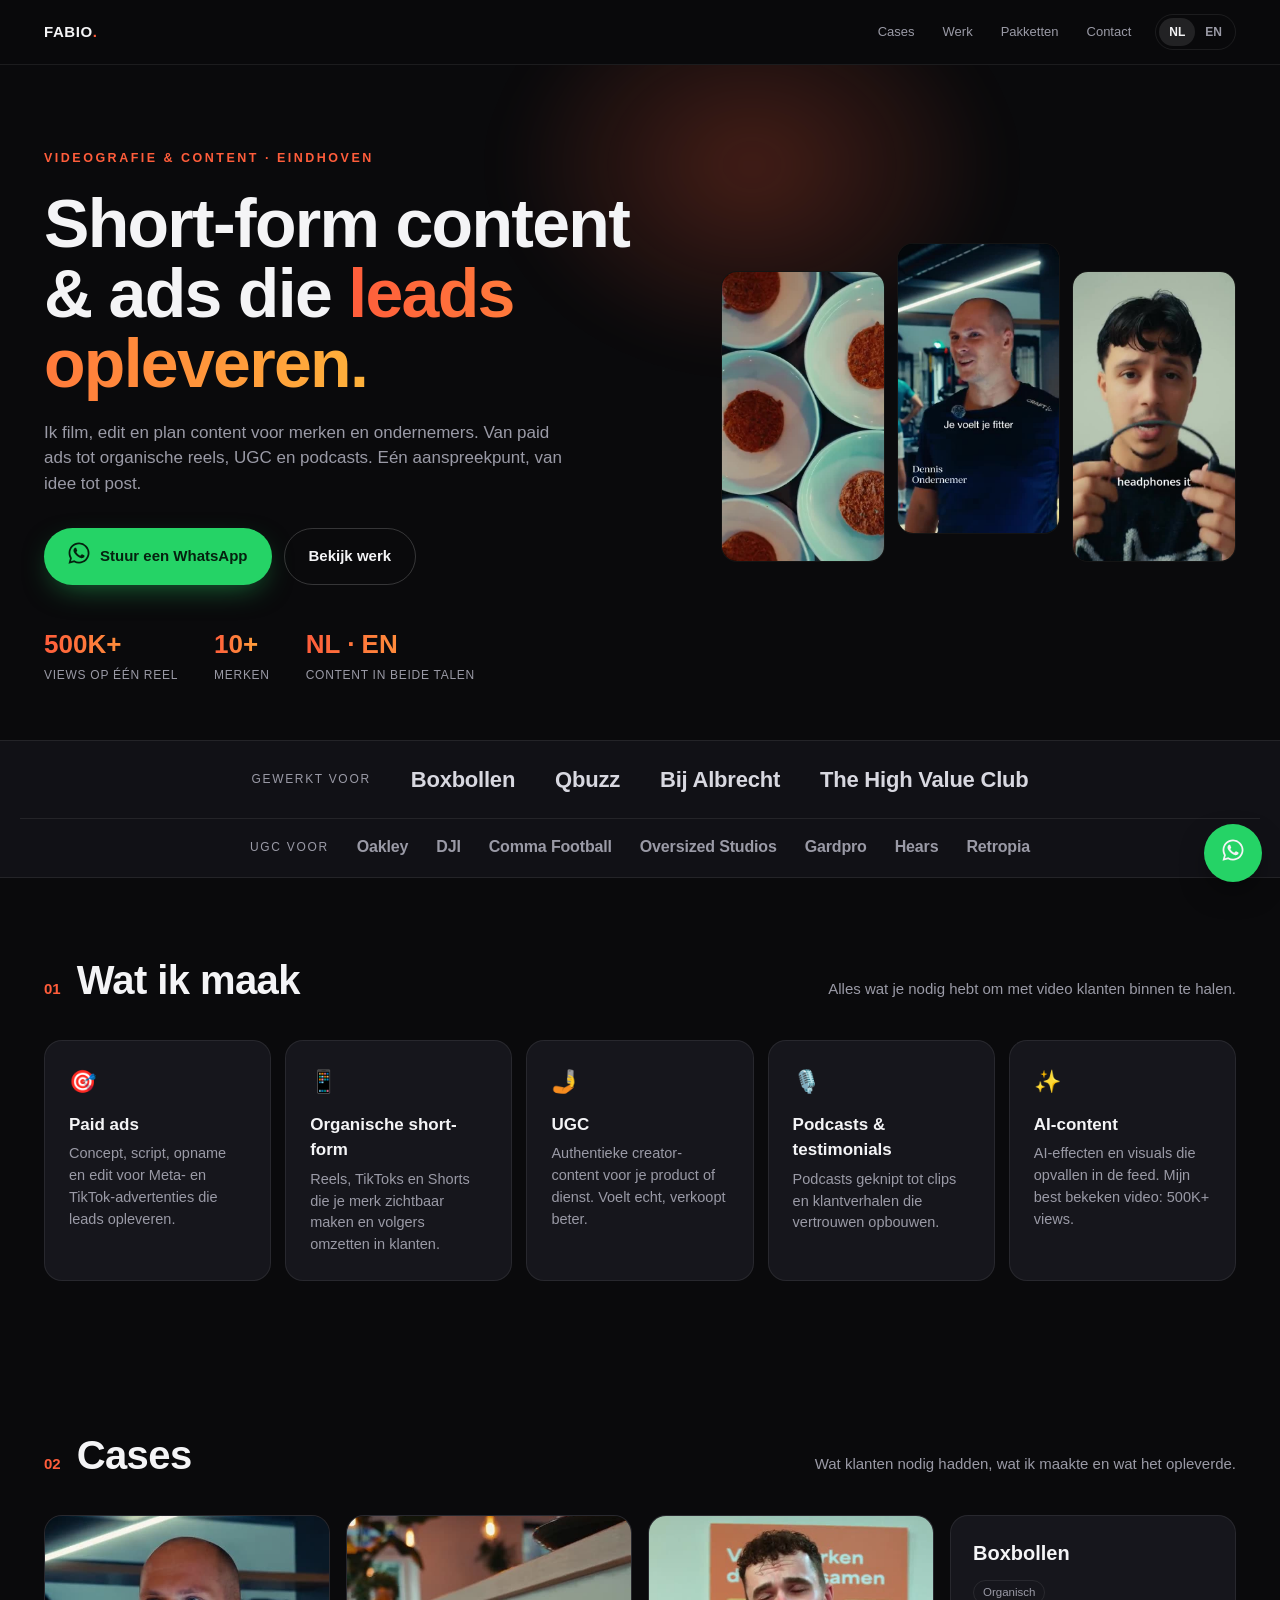
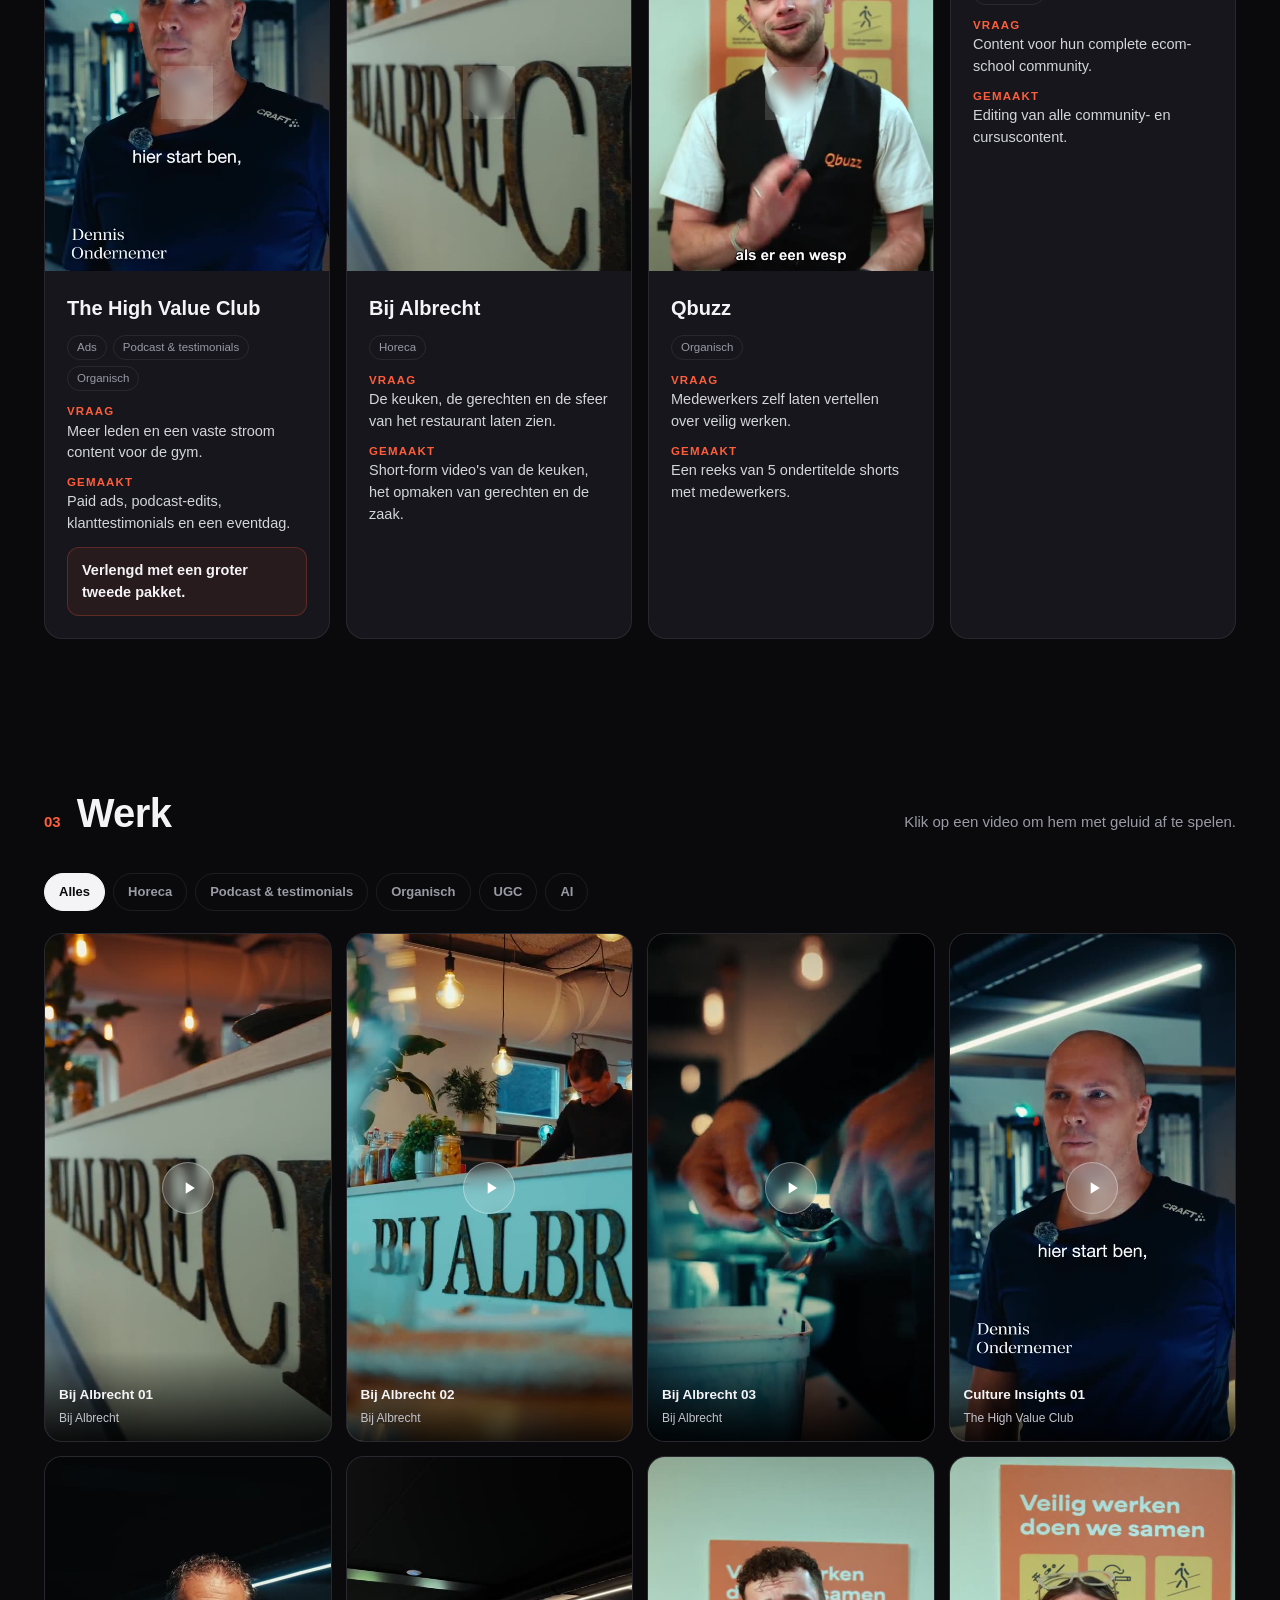
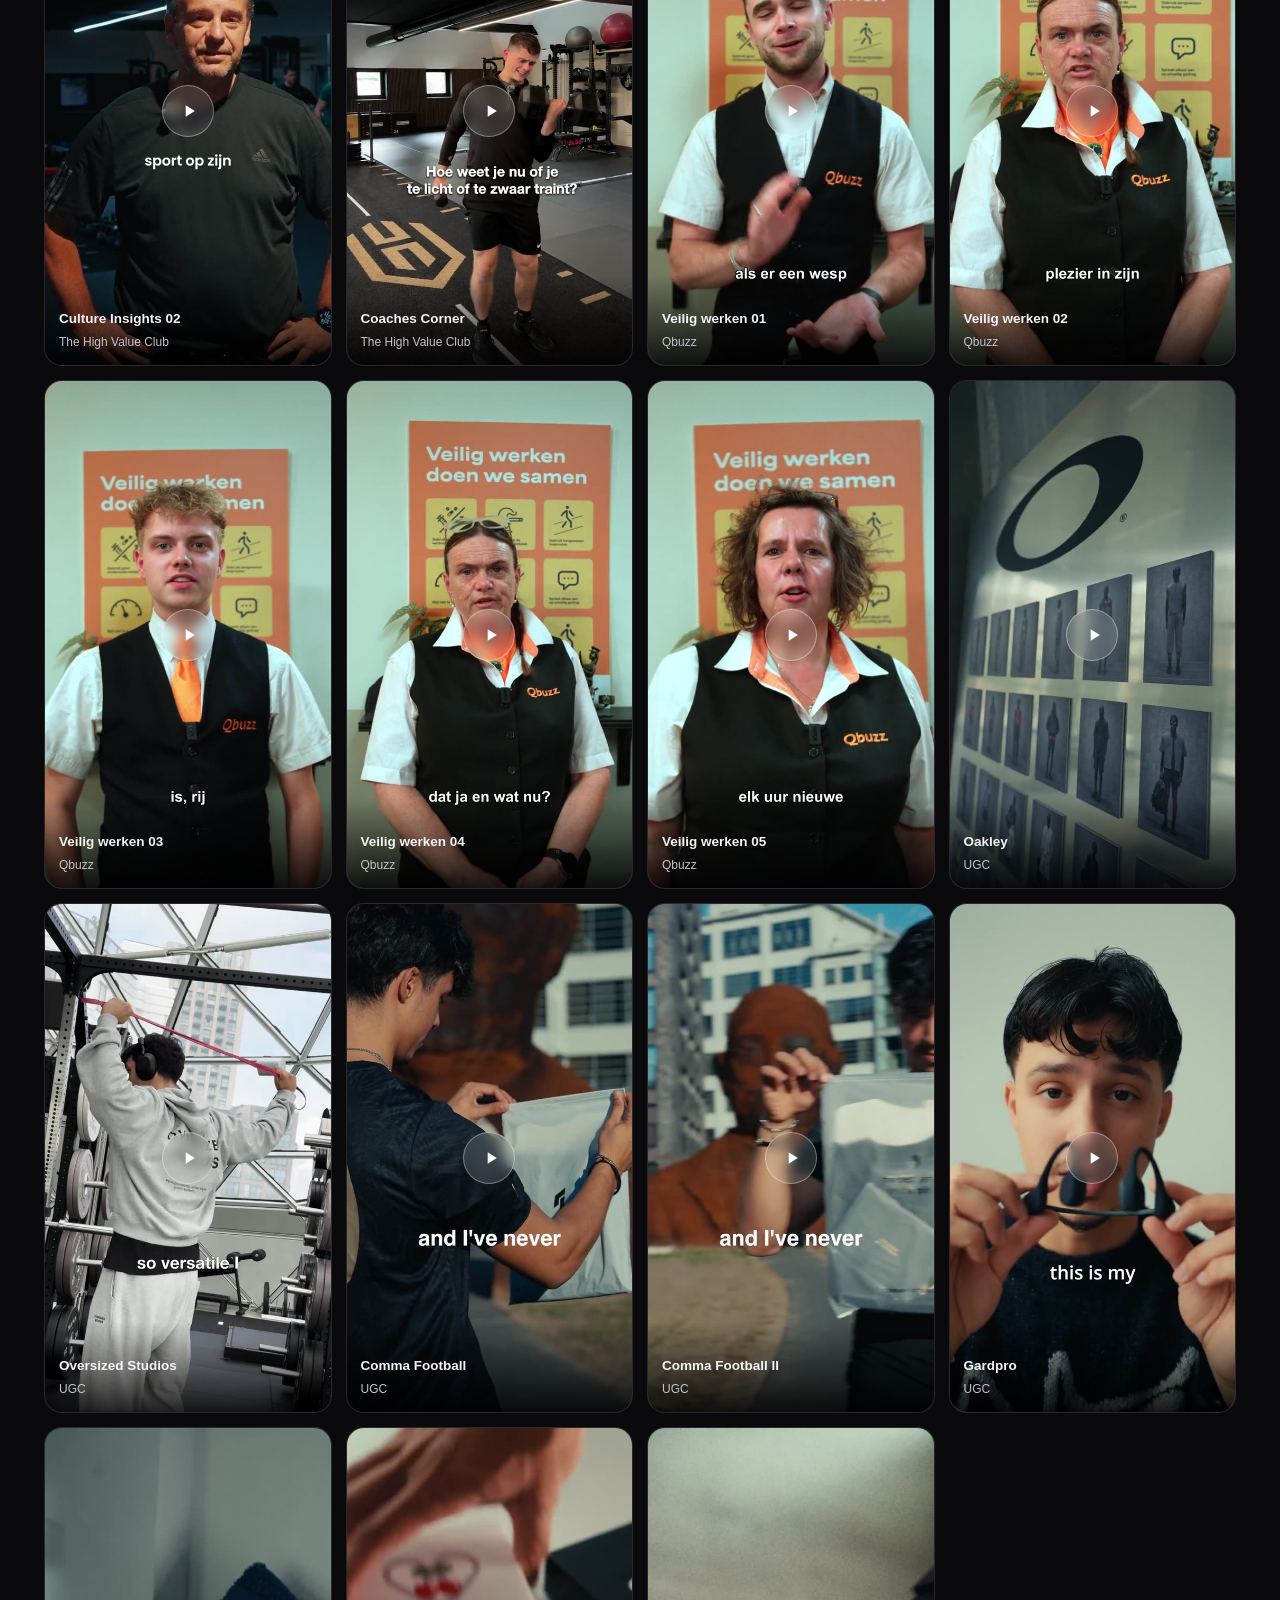
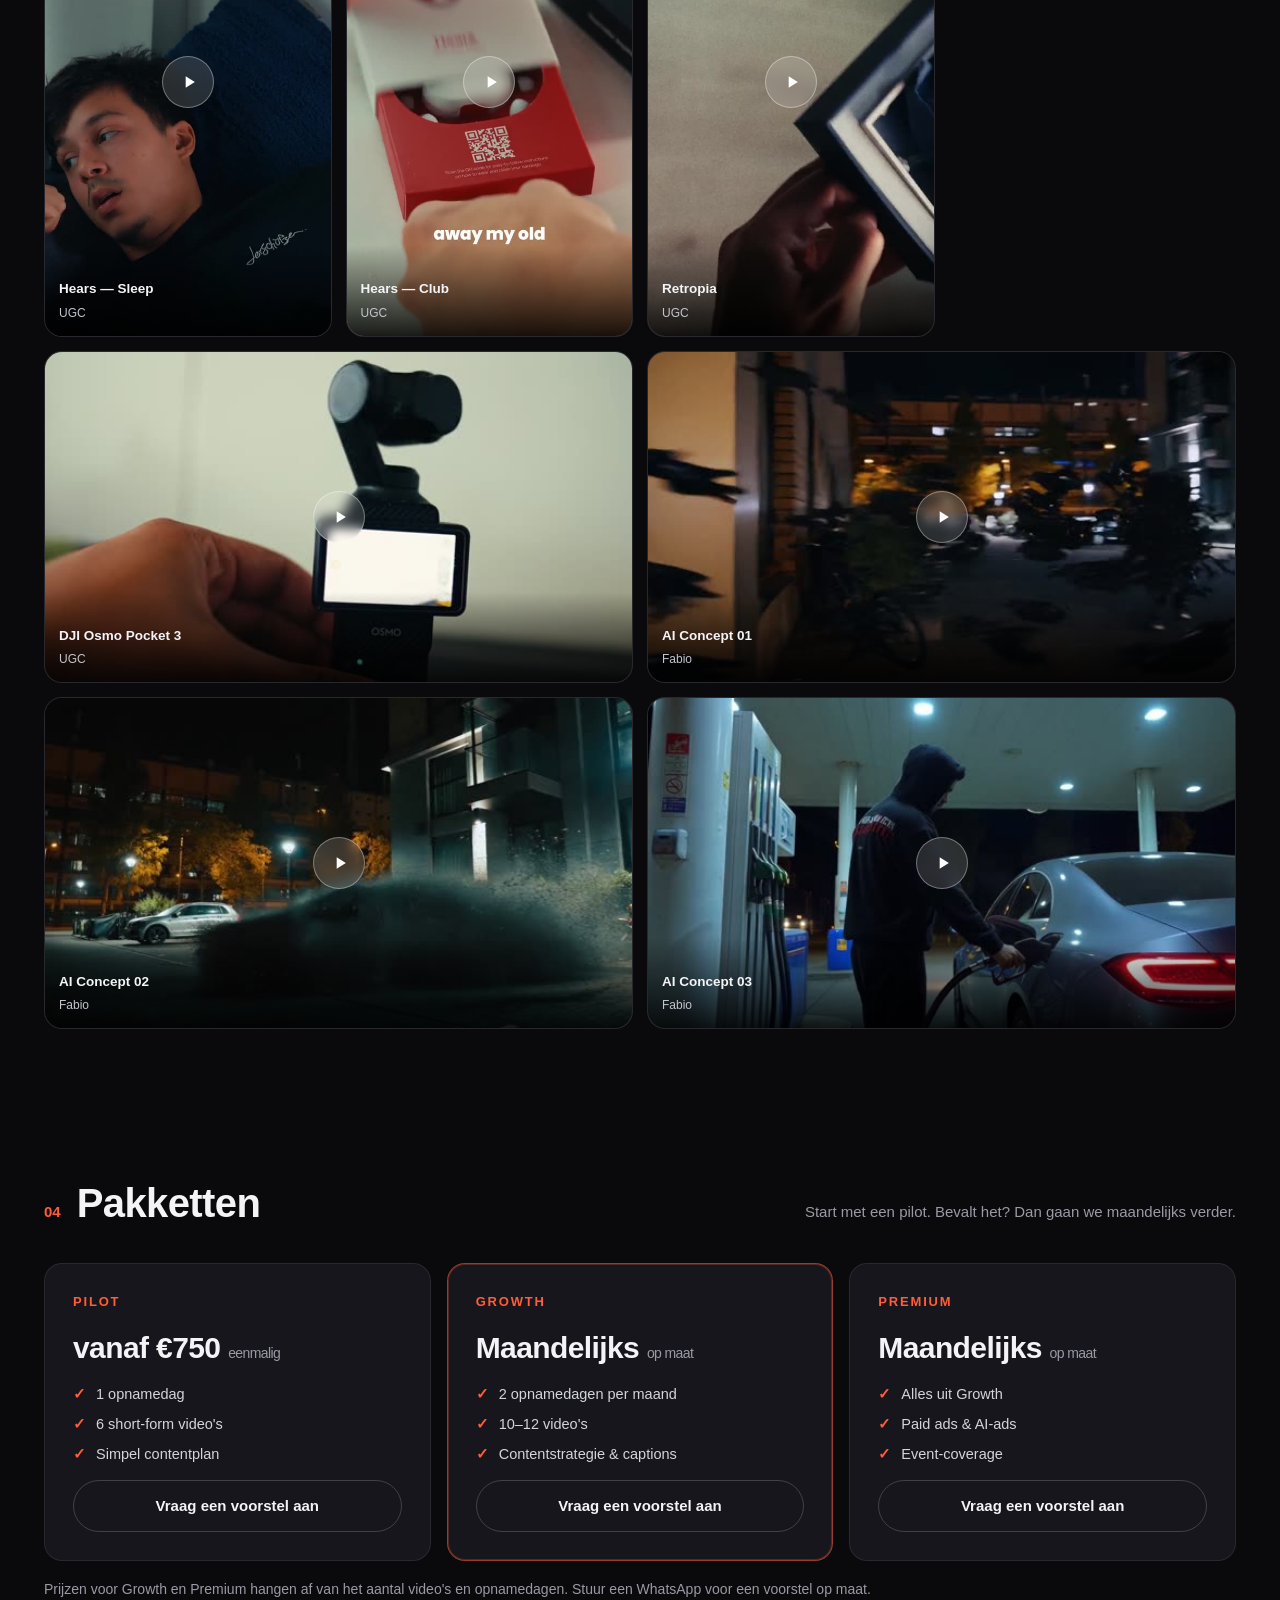
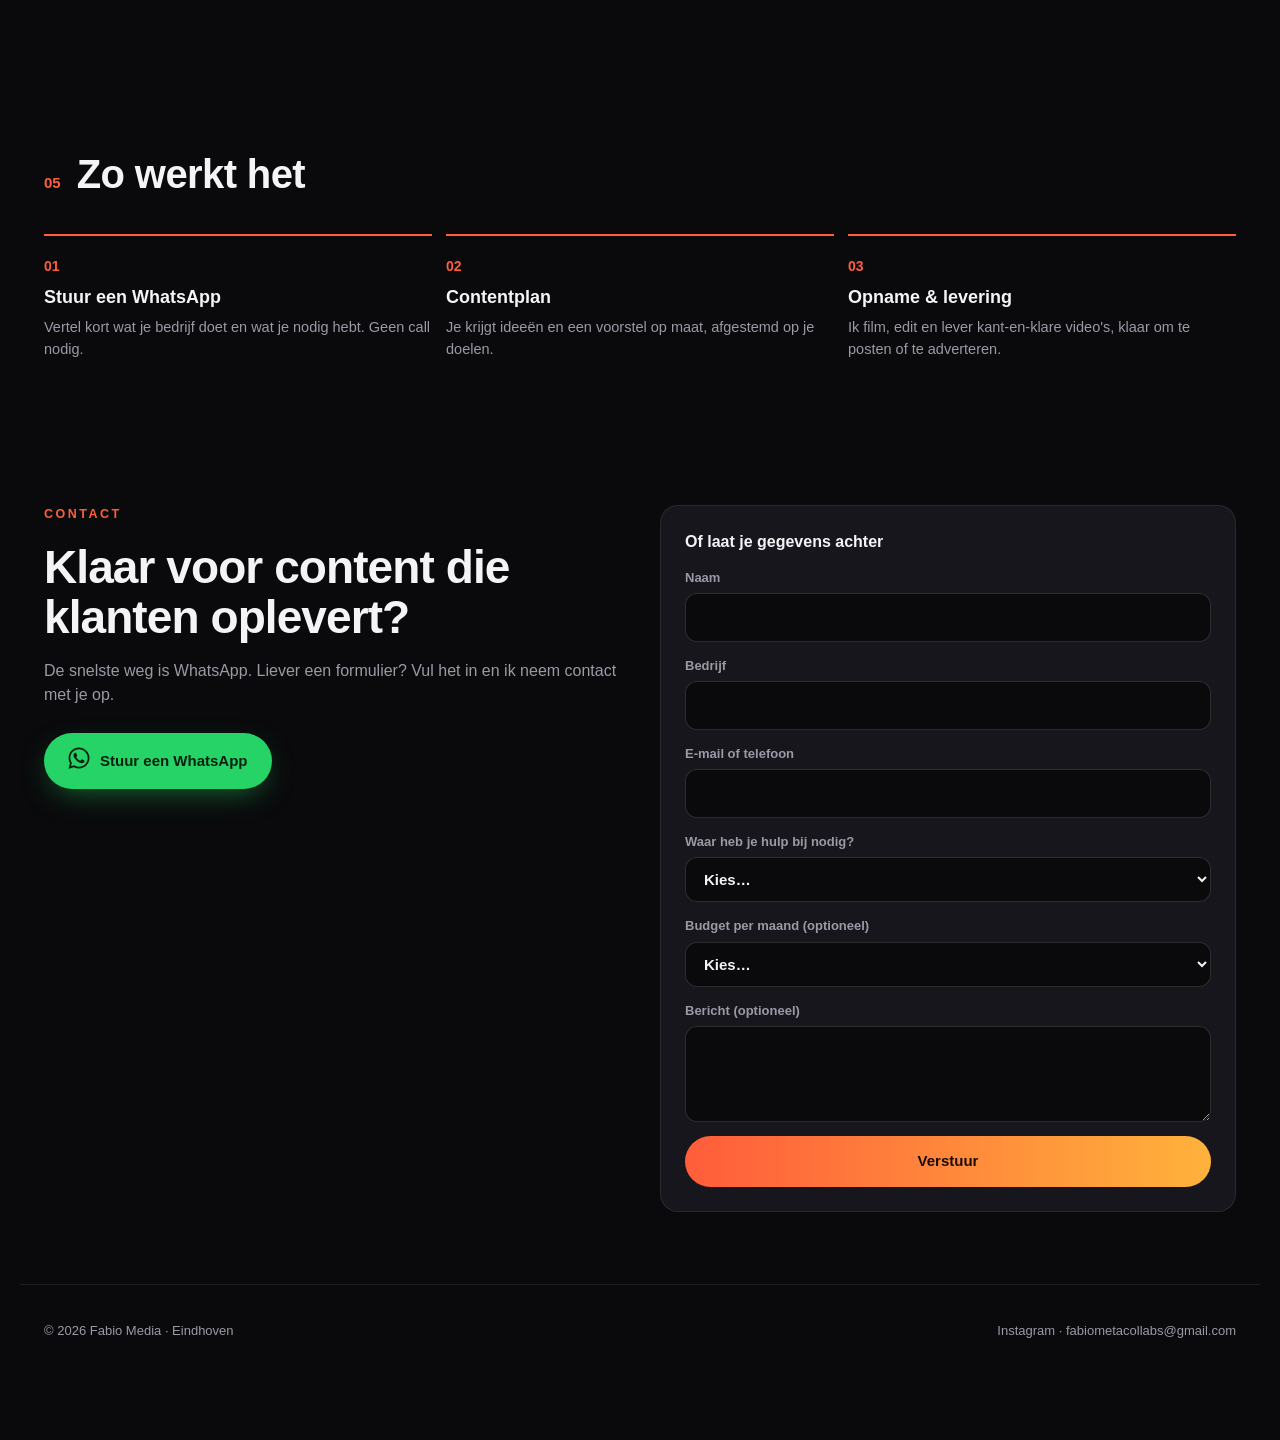
==== index.html @ d9b43dd2 "Show UGC brands under the client strip Co-Authored-By: Claude Opus 5.5 <noreply@anthropic.com> Claud" ====
<!DOCTYPE html>
<html lang="nl">
<head>
<meta charset="UTF-8" />
<meta name="viewport" content="width=device-width, initial-scale=1.0" />
<title>Fabio — Short-form content & ads die leads opleveren</title>
<meta name="description" content="Videograaf in Eindhoven. Paid ads, organische short-form, UGC, podcast- en testimonial-edits voor merken en ondernemers. Gewerkt voor Boxbollen, Qbuzz, The High Value Club en Bij Albrecht." />
<style>
  :root{
    --bg:#0a0a0c;
    --bg-soft:#111116;
    --card:#16161c;
    --text:#f4f4f6;
    --muted:#9a9aa6;
    --line:rgba(255,255,255,.08);
    --accent:#ff5d3b;
    --accent2:#ffb23b;
    --wa:#25d366;
    --radius:18px;
    --maxw:1240px;
  }
  *{box-sizing:border-box;margin:0;padding:0}
  html{scroll-behavior:smooth}
  body{
    background:var(--bg);
    color:var(--text);
    font-family:-apple-system,BlinkMacSystemFont,"Segoe UI",Inter,Roboto,Helvetica,Arial,sans-serif;
    -webkit-font-smoothing:antialiased;
    line-height:1.5;
    overflow-x:hidden;
  }
  a{color:inherit;text-decoration:none}
  button{font:inherit;color:inherit;background:none;border:0;cursor:pointer}

  /* ---------- BUTTONS ---------- */
  .btn{
    display:inline-flex;align-items:center;justify-content:center;gap:10px;
    padding:14px 24px;border-radius:999px;font-weight:700;font-size:15px;
    transition:transform .2s,box-shadow .2s,background .2s;white-space:nowrap;
  }
  .btn:hover{transform:translateY(-2px)}
  .btn-wa{background:var(--wa);color:#05210f;box-shadow:0 10px 30px -10px rgba(37,211,102,.55)}
  .btn-ghost{border:1px solid rgba(255,255,255,.18);color:var(--text)}
  .btn-ghost:hover{background:rgba(255,255,255,.06)}
  .btn svg{flex:none}

  /* ---------- NAV ---------- */
  .nav{
    position:sticky;top:0;z-index:50;
    backdrop-filter:saturate(160%) blur(14px);
    background:rgba(10,10,12,.72);
    border-bottom:1px solid var(--line);
  }
  .nav-inner{
    max-width:var(--maxw);margin:0 auto;padding:14px 24px;
    display:flex;align-items:center;justify-content:space-between;gap:20px;
  }
  .brand{font-weight:800;letter-spacing:.04em;font-size:15px}
  .brand span{color:var(--accent)}
  .nav-links{display:flex;gap:4px;align-items:center}
  .nav-links a{
    font-size:13px;color:var(--muted);padding:8px 12px;border-radius:999px;
    transition:.2s;white-space:nowrap;font-weight:500;
  }
  .nav-links a:hover{color:var(--text);background:rgba(255,255,255,.06)}
  .lang{
    display:flex;border:1px solid var(--line);border-radius:999px;padding:3px;margin-left:8px;
  }
  .lang button{font-size:12px;font-weight:700;padding:5px 10px;border-radius:999px;color:var(--muted)}
  .lang button.on{background:rgba(255,255,255,.1);color:var(--text)}
  @media (max-width:820px){ .nav-links a{display:none} .nav-inner{padding:12px 16px} }

  /* ---------- HERO ---------- */
  .hero{
    max-width:var(--maxw);margin:0 auto;padding:84px 24px 56px;
    display:grid;grid-template-columns:1.1fr .9fr;gap:48px;align-items:center;position:relative;
  }
  .eyebrow{
    color:var(--accent);font-size:12.5px;font-weight:700;letter-spacing:.2em;
    text-transform:uppercase;margin-bottom:20px;
  }
  .hero h1{
    font-size:clamp(36px,5.6vw,68px);line-height:1.03;font-weight:800;letter-spacing:-.025em;
  }
  .hero h1 em{
    font-style:normal;
    background:linear-gradient(90deg,var(--accent),var(--accent2));
    -webkit-background-clip:text;background-clip:text;color:transparent;
  }
  .hero p.lead{max-width:520px;margin-top:22px;color:var(--muted);font-size:17px}
  .hero .ctas{display:flex;gap:12px;margin-top:32px;flex-wrap:wrap}
  .stats{display:flex;gap:36px;margin-top:40px;flex-wrap:wrap}
  .stat .n{font-size:26px;font-weight:800;background:linear-gradient(90deg,var(--accent),var(--accent2));-webkit-background-clip:text;background-clip:text;color:transparent}
  .stat .l{font-size:12px;color:var(--muted);letter-spacing:.06em;text-transform:uppercase;margin-top:2px}

  .reel{display:grid;grid-template-columns:repeat(3,1fr);gap:12px;align-items:center}
  .reel video{
    width:100%;aspect-ratio:9/16;object-fit:cover;border-radius:16px;background:#000;
    border:1px solid var(--line);
  }
  .reel video:nth-child(2){transform:translateY(-28px)}
  .glow{position:absolute;inset:0;z-index:-1;overflow:hidden;pointer-events:none}
  .glow::before{
    content:"";position:absolute;top:-180px;left:30%;
    width:720px;height:560px;border-radius:50%;
    background:radial-gradient(closest-side,rgba(255,93,59,.24),transparent 70%);
    filter:blur(20px);
  }
  @media (max-width:900px){
    .hero{grid-template-columns:1fr;padding:56px 16px 40px;gap:36px}
    .reel video:nth-child(2){transform:none}
  }

  /* ---------- CLIENT STRIP ---------- */
  .clients{border-top:1px solid var(--line);border-bottom:1px solid var(--line);background:var(--bg-soft)}
  .clients-inner{
    max-width:var(--maxw);margin:0 auto;padding:22px 24px;
    display:flex;align-items:center;gap:20px 40px;flex-wrap:wrap;justify-content:center;
  }
  .clients .label{font-size:12px;color:var(--muted);letter-spacing:.14em;text-transform:uppercase}
  .clients .name{font-size:clamp(16px,2.2vw,22px);font-weight:800;letter-spacing:-.01em;color:#d8d8e0}
  .clients .ugc-row{border-top:1px solid var(--line);padding-top:16px;padding-bottom:18px;gap:12px 28px}
  .clients .ugc-row .name{font-size:clamp(13px,1.5vw,16px);font-weight:700;color:var(--muted)}

  /* ---------- SECTIONS ---------- */
  .section{max-width:var(--maxw);margin:0 auto;padding:72px 24px}
  @media (max-width:820px){ .section{padding:52px 16px} .clients-inner{padding:18px 16px} }
  .sec-head{display:flex;align-items:baseline;gap:16px;margin-bottom:30px;flex-wrap:wrap}
  .sec-head h2{font-size:clamp(26px,4vw,40px);font-weight:800;letter-spacing:-.015em}
  .sec-head .idx{color:var(--accent);font-weight:700;font-size:15px;font-variant-numeric:tabular-nums}
  .sec-head .desc{color:var(--muted);font-size:15px;margin-left:auto;max-width:440px;text-align:right}
  @media (max-width:820px){ .sec-head .desc{margin-left:0;text-align:left} }

  /* services */
  .services{display:grid;gap:14px;grid-template-columns:repeat(auto-fit,minmax(220px,1fr))}
  .service{background:var(--card);border:1px solid var(--line);border-radius:var(--radius);padding:24px}
  .service .ic{font-size:22px;margin-bottom:14px}
  .service h3{font-size:17px;font-weight:700;margin-bottom:6px}
  .service p{color:var(--muted);font-size:14.5px}

  /* case studies */
  .cases{display:grid;gap:16px;grid-template-columns:repeat(auto-fit,minmax(250px,1fr))}
  .case{
    background:var(--card);border:1px solid var(--line);border-radius:var(--radius);
    overflow:hidden;display:flex;flex-direction:column;
  }
  .case .media{position:relative;background:#000;cursor:pointer}
  .case .media video{display:block;width:100%;aspect-ratio:4/5;object-fit:cover}
  .case .body{padding:22px;display:flex;flex-direction:column;gap:12px;flex:1}
  .case .client{font-size:20px;font-weight:800}
  .case .tags{display:flex;gap:6px;flex-wrap:wrap}
  .case .tags span{font-size:11.5px;color:var(--muted);border:1px solid var(--line);padding:3px 9px;border-radius:999px}
  .case dl{display:grid;gap:10px}
  .case dt{font-size:11.5px;color:var(--accent);font-weight:700;letter-spacing:.1em;text-transform:uppercase}
  .case dd{font-size:14.5px;color:#d4d4dc}
  .case .result{
    margin-top:auto;padding:12px 14px;border-radius:12px;
    background:rgba(255,93,59,.08);border:1px solid rgba(255,93,59,.25);font-weight:600;font-size:14.5px;
  }

  /* work grid */
  .filters{display:flex;gap:8px;flex-wrap:wrap;margin-bottom:22px}
  .filters button{
    font-size:13px;font-weight:600;padding:8px 14px;border-radius:999px;
    border:1px solid var(--line);color:var(--muted);transition:.2s;
  }
  .filters button:hover{color:var(--text)}
  .filters button.on{background:var(--text);color:var(--bg);border-color:var(--text)}
  .grid{display:grid;gap:14px;grid-template-columns:repeat(auto-fill,minmax(230px,1fr));grid-auto-flow:dense}
  .grid .card.wide{grid-column:span 2}
  @media (max-width:540px){ .grid{grid-template-columns:1fr 1fr;gap:10px} .grid .card.wide{grid-column:span 2} }
  .card{
    position:relative;background:var(--card);border:1px solid var(--line);
    border-radius:var(--radius);overflow:hidden;cursor:pointer;
    transition:transform .25s ease,border-color .25s ease,box-shadow .25s ease;
  }
  .card:hover{transform:translateY(-4px);border-color:rgba(255,93,59,.45);box-shadow:0 18px 40px -18px rgba(0,0,0,.8)}
  .card video{display:block;width:100%;height:100%;background:#000;aspect-ratio:9/16;object-fit:cover}
  .card.wide video{aspect-ratio:16/9}
  .card.hide{display:none}
  .meta{
    position:absolute;left:0;right:0;bottom:0;padding:34px 14px 12px;
    background:linear-gradient(180deg,transparent,rgba(0,0,0,.85));pointer-events:none;
    transition:opacity .25s;
  }
  .meta .title{font-size:13.5px;font-weight:700;display:block}
  .meta .sub{font-size:12px;color:#c4c4cc}
  .play{
    position:absolute;inset:0;display:flex;align-items:center;justify-content:center;
    transition:opacity .25s;pointer-events:none;
  }
  .play .pbtn{
    width:52px;height:52px;border-radius:50%;
    background:rgba(255,255,255,.14);backdrop-filter:blur(6px);
    border:1px solid rgba(255,255,255,.35);
    display:flex;align-items:center;justify-content:center;
  }
  .play .pbtn svg{margin-left:3px}
  .playing .play,.playing .meta{opacity:0}

  /* packages */
  .packages{display:grid;gap:16px;grid-template-columns:repeat(auto-fit,minmax(260px,1fr))}
  .pkg{background:var(--card);border:1px solid var(--line);border-radius:var(--radius);padding:28px;display:flex;flex-direction:column;gap:14px}
  .pkg.hot{border-color:rgba(255,93,59,.55);box-shadow:0 0 0 1px rgba(255,93,59,.25) inset}
  .pkg .name{font-size:13px;font-weight:700;letter-spacing:.14em;text-transform:uppercase;color:var(--accent)}
  .pkg .price{font-size:30px;font-weight:800;letter-spacing:-.02em}
  .pkg .price small{font-size:14px;color:var(--muted);font-weight:500}
  .pkg ul{list-style:none;display:grid;gap:8px;font-size:14.5px;color:#d4d4dc}
  .pkg li::before{content:"✓";color:var(--accent);font-weight:800;margin-right:10px}
  .pkg .btn{margin-top:auto}
  .note{color:var(--muted);font-size:14px;margin-top:18px}

  /* process */
  .steps{display:grid;gap:14px;grid-template-columns:repeat(auto-fit,minmax(240px,1fr));counter-reset:s}
  .step{border-top:2px solid var(--accent);padding-top:18px}
  .step::before{counter-increment:s;content:"0" counter(s);font-weight:800;color:var(--accent);font-size:14px}
  .step h3{font-size:18px;margin:6px 0}
  .step p{color:var(--muted);font-size:14.5px}

  /* contact */
  .contact{display:grid;grid-template-columns:1fr 1fr;gap:40px;align-items:start}
  @media (max-width:900px){ .contact{grid-template-columns:1fr} }
  .contact h2{font-size:clamp(28px,4.4vw,46px);font-weight:800;letter-spacing:-.02em;line-height:1.08}
  .contact p{color:var(--muted);margin:16px 0 26px;font-size:16px}
  form{background:var(--card);border:1px solid var(--line);border-radius:var(--radius);padding:24px;display:grid;gap:14px}
  form .ttl{font-weight:700}
  label{display:grid;gap:6px;font-size:13px;color:var(--muted);font-weight:600}
  input,select,textarea{
    font:inherit;font-size:15px;color:var(--text);background:var(--bg);
    border:1px solid rgba(255,255,255,.14);border-radius:12px;padding:12px 14px;width:100%;
  }
  input:focus,select:focus,textarea:focus{outline:2px solid var(--accent);outline-offset:1px;border-color:transparent}
  textarea{min-height:96px;resize:vertical}
  .hp{position:absolute;left:-9999px}
  .submit{background:linear-gradient(90deg,var(--accent),var(--accent2));color:#1a0d06}
  .thanks{display:none;background:rgba(37,211,102,.1);border:1px solid rgba(37,211,102,.4);border-radius:12px;padding:12px 14px;font-weight:600}
  .thanks.show{display:block}

  /* floating whatsapp */
  .wa-float{
    position:fixed;right:18px;bottom:18px;z-index:60;width:58px;height:58px;border-radius:50%;
    background:var(--wa);display:flex;align-items:center;justify-content:center;
    box-shadow:0 12px 30px -8px rgba(0,0,0,.6);transition:transform .2s;
  }
  .wa-float:hover{transform:scale(1.06)}

  footer{
    max-width:var(--maxw);margin:0 auto;padding:36px 24px 100px;
    border-top:1px solid var(--line);color:var(--muted);font-size:13px;
    display:flex;gap:16px;justify-content:space-between;flex-wrap:wrap;
  }
  footer a:hover{color:var(--text)}
</style>
</head>
<body>

  <nav class="nav">
    <div class="nav-inner">
      <a class="brand" href="#">FABIO<span>.</span></a>
      <div class="nav-links">
        <a href="#cases" data-i18n="nav.cases"></a>
        <a href="#work" data-i18n="nav.work"></a>
        <a href="#packages" data-i18n="nav.packages"></a>
        <a href="#contact" data-i18n="nav.contact"></a>
        <div class="lang" role="group" aria-label="Language">
          <button type="button" data-lang="nl">NL</button>
          <button type="button" data-lang="en">EN</button>
        </div>
      </div>
    </div>
  </nav>

  <header class="hero">
    <div class="glow"></div>
    <div>
      <div class="eyebrow" data-i18n="hero.eyebrow"></div>
      <h1 data-i18n-html="hero.title"></h1>
      <p class="lead" data-i18n="hero.lead"></p>
      <div class="ctas">
        <a class="btn btn-wa js-wa" target="_blank" rel="noopener"><span class="wa-ic"></span><span data-i18n="cta.wa"></span></a>
        <a class="btn btn-ghost" href="#work" data-i18n="cta.work"></a>
      </div>
      <div class="stats">
        <div class="stat"><div class="n">500K+</div><div class="l" data-i18n="stat.views"></div></div>
        <div class="stat"><div class="n">10+</div><div class="l" data-i18n="stat.brands"></div></div>
        <div class="stat"><div class="n">NL · EN</div><div class="l" data-i18n="stat.lang"></div></div>
      </div>
    </div>
    <div class="reel" id="reel" aria-hidden="true"></div>
  </header>

  <div class="clients">
    <div class="clients-inner">
      <span class="label" data-i18n="clients.label"></span>
      <span class="name">Boxbollen</span>
      <span class="name">Qbuzz</span>
      <span class="name">Bij Albrecht</span>
      <span class="name">The High Value Club</span>
    </div>
    <div class="clients-inner ugc-row">
      <span class="label" data-i18n="clients.ugc"></span>
      <span class="name">Oakley</span>
      <span class="name">DJI</span>
      <span class="name">Comma Football</span>
      <span class="name">Oversized Studios</span>
      <span class="name">Gardpro</span>
      <span class="name">Hears</span>
      <span class="name">Retropia</span>
    </div>
  </div>

  <section class="section" id="services">
    <div class="sec-head">
      <span class="idx">01</span>
      <h2 data-i18n="services.title"></h2>
      <span class="desc" data-i18n="services.desc"></span>
    </div>
    <div class="services" id="services-list"></div>
  </section>

  <section class="section" id="cases">
    <div class="sec-head">
      <span class="idx">02</span>
      <h2 data-i18n="cases.title"></h2>
      <span class="desc" data-i18n="cases.desc"></span>
    </div>
    <div class="cases" id="cases-list"></div>
  </section>

  <section class="section" id="work">
    <div class="sec-head">
      <span class="idx">03</span>
      <h2 data-i18n="work.title"></h2>
      <span class="desc" data-i18n="work.desc"></span>
    </div>
    <div class="filters" id="filters"></div>
    <div class="grid" id="grid"></div>
  </section>

  <section class="section" id="packages">
    <div class="sec-head">
      <span class="idx">04</span>
      <h2 data-i18n="pkg.title"></h2>
      <span class="desc" data-i18n="pkg.desc"></span>
    </div>
    <div class="packages" id="pkg-list"></div>
    <p class="note" data-i18n="pkg.note"></p>
  </section>

  <section class="section" id="process">
    <div class="sec-head">
      <span class="idx">05</span>
      <h2 data-i18n="process.title"></h2>
    </div>
    <div class="steps" id="steps"></div>
  </section>

  <section class="section" id="contact">
    <div class="contact">
      <div>
        <div class="eyebrow" data-i18n="contact.eyebrow"></div>
        <h2 data-i18n="contact.title"></h2>
        <p data-i18n="contact.lead"></p>
        <a class="btn btn-wa js-wa" target="_blank" rel="noopener"><span class="wa-ic"></span><span data-i18n="cta.wa"></span></a>
      </div>
      <form id="lead-form" action="https://formsubmit.co/fabiometacollabs@gmail.com" method="POST">
        <div class="ttl" data-i18n="form.title"></div>
        <input type="hidden" name="_subject" value="Nieuwe aanvraag via portfolio" />
        <input type="hidden" name="_template" value="table" />
        <input type="text" name="_honey" class="hp" tabindex="-1" autocomplete="off" />
        <label><span data-i18n="form.name"></span><input name="naam" required autocomplete="name" /></label>
        <label><span data-i18n="form.business"></span><input name="bedrijf" required autocomplete="organization" /></label>
        <label><span data-i18n="form.contact"></span><input name="email_of_telefoon" required /></label>
        <label><span data-i18n="form.need"></span>
          <select name="behoefte" required>
            <option value="" data-i18n="form.choose"></option>
            <option data-i18n="svc.ads.t"></option>
            <option data-i18n="svc.organic.t"></option>
            <option data-i18n="svc.ugc.t"></option>
            <option data-i18n="svc.podcast.t"></option>
            <option data-i18n="svc.ai.t"></option>
            <option data-i18n="form.unsure"></option>
          </select>
        </label>
        <label><span data-i18n="form.budget"></span>
          <select name="budget">
            <option value="" data-i18n="form.choose"></option>
            <option>&lt; €750</option>
            <option>€750 – €1.500</option>
            <option>€1.500 – €3.000</option>
            <option>€3.000+</option>
          </select>
        </label>
        <label><span data-i18n="form.msg"></span><textarea name="bericht"></textarea></label>
        <button class="btn submit" type="submit" data-i18n="form.send"></button>
        <div class="thanks" id="thanks" data-i18n="form.thanks"></div>
      </form>
    </div>
  </section>

  <footer>
    <span>© <span id="yr"></span> Fabio Media · Eindhoven</span>
    <span><a href="https://www.instagram.com/fabiometa_/" target="_blank" rel="noopener">Instagram</a> · <a href="mailto:fabiometacollabs@gmail.com">fabiometacollabs@gmail.com</a></span>
  </footer>

  <a class="wa-float js-wa" target="_blank" rel="noopener" aria-label="WhatsApp"><span class="wa-ic"></span></a>

<script>
  const WA_NUMBER = "31682832393";

  // tag: ads | organic | ugc | podcast | ai     wide: true for 16:9 footage
  // tag: food | ugc | organic | podcast | ads | ai     wide: true for 16:9 footage
  const WORK = [
    { file:"work/albrecht-01.mp4",              title:"Bij Albrecht 01",      client:"Bij Albrecht",        tag:"food" },
    { file:"work/albrecht-02.mp4",              title:"Bij Albrecht 02",      client:"Bij Albrecht",        tag:"food" },
    { file:"work/albrecht-03.mp4",              title:"Bij Albrecht 03",      client:"Bij Albrecht",        tag:"food" },
    { file:"work/hvc-culture-insights-01.mp4",  title:"Culture Insights 01",  client:"The High Value Club", tag:"podcast" },
    { file:"work/hvc-culture-insights-02.mp4",  title:"Culture Insights 02",  client:"The High Value Club", tag:"podcast" },
    { file:"work/hvc-coaches-corner.mp4",       title:"Coaches Corner",       client:"The High Value Club", tag:"organic" },
    { file:"work/qbuzz-04.mp4",                 title:"Veilig werken 01",     client:"Qbuzz",               tag:"organic" },
    { file:"work/qbuzz-01.mp4",                 title:"Veilig werken 02",     client:"Qbuzz",               tag:"organic" },
    { file:"work/qbuzz-02.mp4",                 title:"Veilig werken 03",     client:"Qbuzz",               tag:"organic" },
    { file:"work/qbuzz-03.mp4",                 title:"Veilig werken 04",     client:"Qbuzz",               tag:"organic" },
    { file:"work/qbuzz-05.mp4",                 title:"Veilig werken 05",     client:"Qbuzz",               tag:"organic" },
    { file:"work/ugc-oakley.mp4",               title:"Oakley",               client:"UGC",                 tag:"ugc" },
    { file:"work/ugc-oversized-studios.mp4",    title:"Oversized Studios",    client:"UGC",                 tag:"ugc" },
    { file:"work/ugc-comma-football-01.mp4",    title:"Comma Football",       client:"UGC",                 tag:"ugc" },
    { file:"work/ugc-comma-football-02.mp4",    title:"Comma Football II",    client:"UGC",                 tag:"ugc" },
    { file:"work/ugc-gardpro.mp4",              title:"Gardpro",              client:"UGC",                 tag:"ugc" },
    { file:"work/ugc-hears-sleep.mp4",          title:"Hears — Sleep",        client:"UGC",                 tag:"ugc" },
    { file:"work/ugc-hears-club.mp4",           title:"Hears — Club",         client:"UGC",                 tag:"ugc" },
    { file:"work/ugc-retropia.mp4",             title:"Retropia",             client:"UGC",                 tag:"ugc" },
    { file:"work/ugc-dji-osmo-pocket-3.mp4",    title:"DJI Osmo Pocket 3",    client:"UGC",                 tag:"ugc", wide:true },
    { file:"work/ai-01.mp4",                    title:"AI Concept 01",        client:"Fabio",               tag:"ai",  wide:true },
    { file:"work/ai-02.mp4",                    title:"AI Concept 02",        client:"Fabio",               tag:"ai",  wide:true },
    { file:"work/ai-03.mp4",                    title:"AI Concept 03",        client:"Fabio",               tag:"ai",  wide:true },
  ];

  // Short silent loops made for the hero, so the top of the page loads fast.
  const REEL = [
    { file:"work/hero-albrecht-02.mp4" },
    { file:"work/hero-hvc-culture-insights-01.mp4" },
    { file:"work/hero-ugc-gardpro.mp4" },
  ];

  const CASES = [
    { client:"The High Value Club", file:"work/hvc-culture-insights-01.mp4", tags:["ads","podcast","organic"], key:"hvc" },
    { client:"Bij Albrecht",        file:"work/albrecht-01.mp4",             tags:["food"],                    key:"alb" },
    { client:"Qbuzz",               file:"work/qbuzz-04.mp4",                tags:["organic"],                 key:"qbuzz" },
    { client:"Boxbollen",           file:null,                               tags:["organic"],                 key:"box" },
  ];

  const SERVICES = [
    { key:"ads",     ic:"🎯" },
    { key:"organic", ic:"📱" },
    { key:"ugc",     ic:"🤳" },
    { key:"podcast", ic:"🎙️" },
    { key:"ai",      ic:"✨" },
  ];

  const T = {
    nl:{
      "nav.cases":"Cases","nav.work":"Werk","nav.packages":"Pakketten","nav.contact":"Contact",
      "hero.eyebrow":"Videografie & content · Eindhoven",
      "hero.title":"Short-form content & ads die <em>leads opleveren.</em>",
      "hero.lead":"Ik film, edit en plan content voor merken en ondernemers. Van paid ads tot organische reels, UGC en podcasts. Eén aanspreekpunt, van idee tot post.",
      "cta.wa":"Stuur een WhatsApp","cta.work":"Bekijk werk",
      "stat.views":"views op één reel","stat.brands":"merken","stat.lang":"content in beide talen",
      "clients.label":"Gewerkt voor","clients.ugc":"UGC voor",
      "services.title":"Wat ik maak","services.desc":"Alles wat je nodig hebt om met video klanten binnen te halen.",
      "svc.ads.t":"Paid ads","svc.ads.d":"Concept, script, opname en edit voor Meta- en TikTok-advertenties die leads opleveren.",
      "svc.organic.t":"Organische short-form","svc.organic.d":"Reels, TikToks en Shorts die je merk zichtbaar maken en volgers omzetten in klanten.",
      "svc.ugc.t":"UGC","svc.ugc.d":"Authentieke creator-content voor je product of dienst. Voelt echt, verkoopt beter.",
      "svc.podcast.t":"Podcasts & testimonials","svc.podcast.d":"Podcasts geknipt tot clips en klantverhalen die vertrouwen opbouwen.",
      "svc.ai.t":"AI-content","svc.ai.d":"AI-effecten en visuals die opvallen in de feed. Mijn best bekeken video: 500K+ views.",
      "cases.title":"Cases","cases.desc":"Wat klanten nodig hadden, wat ik maakte en wat het opleverde.",
      "case.need":"Vraag","case.made":"Gemaakt",
      "case.hvc.need":"Meer leden en een vaste stroom content voor de gym.",
      "case.hvc.made":"Paid ads, podcast-edits, klanttestimonials en een eventdag.",
      "case.hvc.result":"Verlengd met een groter tweede pakket.",
      "case.box.need":"Content voor hun complete ecom-school community.",
      "case.box.made":"Editing van alle community- en cursuscontent.",
      "case.box.result":"",
      "case.alb.need":"De keuken, de gerechten en de sfeer van het restaurant laten zien.",
      "case.alb.made":"Short-form video's van de keuken, het opmaken van gerechten en de zaak.",
      "case.alb.result":"",
      "case.qbuzz.need":"Medewerkers zelf laten vertellen over veilig werken.",
      "case.qbuzz.made":"Een reeks van 5 ondertitelde shorts met medewerkers.",
      "case.qbuzz.result":"",
      "work.title":"Werk","work.desc":"Klik op een video om hem met geluid af te spelen.",
      "filter.all":"Alles","filter.food":"Horeca","filter.ads":"Ads","filter.organic":"Organisch","filter.ugc":"UGC","filter.podcast":"Podcast & testimonials","filter.ai":"AI",
      "pkg.title":"Pakketten","pkg.desc":"Start met een pilot. Bevalt het? Dan gaan we maandelijks verder.",
      "pkg.pilot.n":"Pilot","pkg.pilot.p":"vanaf €750","pkg.pilot.s":"eenmalig",
      "pkg.pilot.l":["1 opnamedag","6 short-form video's","Simpel contentplan"],
      "pkg.growth.n":"Growth","pkg.growth.p":"Maandelijks","pkg.growth.s":"op maat",
      "pkg.growth.l":["2 opnamedagen per maand","10–12 video's","Contentstrategie & captions"],
      "pkg.premium.n":"Premium","pkg.premium.p":"Maandelijks","pkg.premium.s":"op maat",
      "pkg.premium.l":["Alles uit Growth","Paid ads & AI-ads","Event-coverage"],
      "pkg.cta":"Vraag een voorstel aan",
      "pkg.note":"Prijzen voor Growth en Premium hangen af van het aantal video's en opnamedagen. Stuur een WhatsApp voor een voorstel op maat.",
      "process.title":"Zo werkt het",
      "step1.t":"Stuur een WhatsApp","step1.d":"Vertel kort wat je bedrijf doet en wat je nodig hebt. Geen call nodig.",
      "step2.t":"Contentplan","step2.d":"Je krijgt ideeën en een voorstel op maat, afgestemd op je doelen.",
      "step3.t":"Opname & levering","step3.d":"Ik film, edit en lever kant-en-klare video's, klaar om te posten of te adverteren.",
      "contact.eyebrow":"Contact","contact.title":"Klaar voor content die klanten oplevert?",
      "contact.lead":"De snelste weg is WhatsApp. Liever een formulier? Vul het in en ik neem contact met je op.",
      "form.title":"Of laat je gegevens achter","form.name":"Naam","form.business":"Bedrijf",
      "form.contact":"E-mail of telefoon","form.need":"Waar heb je hulp bij nodig?","form.choose":"Kies…",
      "form.unsure":"Weet ik nog niet","form.budget":"Budget per maand (optioneel)","form.msg":"Bericht (optioneel)",
      "form.send":"Verstuur","form.thanks":"Bedankt! Ik neem zo snel mogelijk contact met je op.",
      "wa.msg":"Hoi Fabio, ik zag je portfolio en wil graag meer weten over content voor mijn bedrijf.",
    },
    en:{
      "nav.cases":"Cases","nav.work":"Work","nav.packages":"Packages","nav.contact":"Contact",
      "hero.eyebrow":"Video & content · Eindhoven, NL",
      "hero.title":"Short-form content & ads that <em>bring in leads.</em>",
      "hero.lead":"I film, edit and plan content for brands and business owners. From paid ads to organic reels, UGC and podcasts. One point of contact, from idea to post.",
      "cta.wa":"Message me on WhatsApp","cta.work":"See the work",
      "stat.views":"views on one reel","stat.brands":"brands","stat.lang":"content in both languages",
      "clients.label":"Worked with","clients.ugc":"UGC for",
      "services.title":"What I make","services.desc":"Everything you need to win customers with video.",
      "svc.ads.t":"Paid ads","svc.ads.d":"Concept, script, shoot and edit for Meta and TikTok ads that bring in leads.",
      "svc.organic.t":"Organic short-form","svc.organic.d":"Reels, TikToks and Shorts that get your brand seen and turn followers into customers.",
      "svc.ugc.t":"UGC","svc.ugc.d":"Authentic creator content for your product or service. Feels real, sells better.",
      "svc.podcast.t":"Podcasts & testimonials","svc.podcast.d":"Podcasts cut into clips, and customer stories that build trust.",
      "svc.ai.t":"AI content","svc.ai.d":"AI effects and visuals that stop the scroll. My most-watched video: 500K+ views.",
      "cases.title":"Cases","cases.desc":"What clients needed, what I made, and what it delivered.",
      "case.need":"Brief","case.made":"Made",
      "case.hvc.need":"More members and a steady flow of content for the gym.",
      "case.hvc.made":"Paid ads, podcast edits, client testimonials and an event day.",
      "case.hvc.result":"Re-signed for a bigger second package.",
      "case.box.need":"Content for their entire e-com school community.",
      "case.box.made":"Editing of all community and course content.",
      "case.box.result":"",
      "case.alb.need":"Show the restaurant's kitchen, dishes and atmosphere.",
      "case.alb.made":"Short-form videos of the kitchen, plating and the venue.",
      "case.alb.result":"",
      "case.qbuzz.need":"Let employees tell the story of working safely, in their own words.",
      "case.qbuzz.made":"A series of 5 subtitled shorts featuring employees.",
      "case.qbuzz.result":"",
      "work.title":"Work","work.desc":"Click a video to play it with sound.",
      "filter.all":"All","filter.food":"Hospitality","filter.ads":"Ads","filter.organic":"Organic","filter.ugc":"UGC","filter.podcast":"Podcast & testimonials","filter.ai":"AI",
      "pkg.title":"Packages","pkg.desc":"Start with a pilot. Like it? Then we continue monthly.",
      "pkg.pilot.n":"Pilot","pkg.pilot.p":"from €750","pkg.pilot.s":"one-off",
      "pkg.pilot.l":["1 shoot day","6 short-form videos","Simple content plan"],
      "pkg.growth.n":"Growth","pkg.growth.p":"Monthly","pkg.growth.s":"tailored",
      "pkg.growth.l":["2 shoot days a month","10–12 videos","Content strategy & captions"],
      "pkg.premium.n":"Premium","pkg.premium.p":"Monthly","pkg.premium.s":"tailored",
      "pkg.premium.l":["Everything in Growth","Paid ads & AI ads","Event coverage"],
      "pkg.cta":"Request a proposal",
      "pkg.note":"Growth and Premium pricing depends on the number of videos and shoot days. Send a WhatsApp for a tailored proposal.",
      "process.title":"How it works",
      "step1.t":"Send a WhatsApp","step1.d":"Tell me briefly what your business does and what you need. No call needed.",
      "step2.t":"Content plan","step2.d":"You get ideas and a tailored proposal, built around your goals.",
      "step3.t":"Shoot & deliver","step3.d":"I film, edit and deliver finished videos, ready to post or run as ads.",
      "contact.eyebrow":"Contact","contact.title":"Ready for content that brings in customers?",
      "contact.lead":"WhatsApp is the fastest way. Prefer a form? Fill it in and I'll get back to you.",
      "form.title":"Or leave your details","form.name":"Name","form.business":"Business",
      "form.contact":"Email or phone","form.need":"What do you need help with?","form.choose":"Choose…",
      "form.unsure":"Not sure yet","form.budget":"Monthly budget (optional)","form.msg":"Message (optional)",
      "form.send":"Send","form.thanks":"Thanks! I'll get back to you as soon as possible.",
      "wa.msg":"Hi Fabio, I saw your portfolio and I'd like to know more about content for my business.",
    },
  };

  const WA_SVG = '<svg width="22" height="22" viewBox="0 0 24 24" fill="currentColor" aria-hidden="true"><path d="M17.47 14.38c-.3-.15-1.76-.87-2.03-.97-.27-.1-.47-.15-.67.15-.2.3-.77.97-.94 1.17-.17.2-.35.22-.65.07-.3-.15-1.26-.46-2.4-1.48-.89-.79-1.49-1.77-1.66-2.07-.17-.3-.02-.46.13-.61.13-.13.3-.35.45-.52.15-.17.2-.3.3-.5.1-.2.05-.37-.02-.52-.07-.15-.67-1.62-.92-2.22-.24-.58-.49-.5-.67-.51h-.57c-.2 0-.52.07-.79.37-.27.3-1.04 1.02-1.04 2.48s1.07 2.88 1.21 3.08c.15.2 2.1 3.2 5.08 4.49.71.31 1.26.49 1.69.63.71.23 1.36.19 1.87.12.57-.09 1.76-.72 2.01-1.41.25-.7.25-1.29.17-1.41-.07-.13-.27-.2-.57-.35zM12.04 21.5h-.01a9.45 9.45 0 0 1-4.82-1.32l-.35-.21-3.58.94.96-3.49-.23-.36a9.43 9.43 0 0 1-1.45-5.03c0-5.22 4.25-9.47 9.48-9.47 2.53 0 4.91.99 6.7 2.78a9.41 9.41 0 0 1 2.77 6.7c0 5.22-4.25 9.47-9.47 9.47zm8.06-17.53A11.33 11.33 0 0 0 12.04.63C5.76.63.65 5.74.65 12.02c0 2.01.52 3.97 1.52 5.69L.55 23.6l6.04-1.58a11.36 11.36 0 0 0 5.44 1.39h.01c6.28 0 11.39-5.11 11.39-11.39 0-3.04-1.18-5.9-3.33-8.05z"/></svg>';
  const PLAY_SVG = '<svg width="20" height="20" viewBox="0 0 24 24" fill="#fff"><path d="M8 5v14l11-7z"/></svg>';

  const src = f => encodeURI("assets/" + f);
  // Each video has a poster frame next to it with the same name and a .jpg extension.
  const poster = f => encodeURI("assets/" + f.replace(/\.[^.]+$/, ".jpg"));

  let lang = "nl";
  try { const saved = localStorage.getItem("lang"); if (saved === "nl" || saved === "en") lang = saved; } catch(e){}
  const t = k => T[lang][k] ?? T.nl[k] ?? "";

  /* ---------- lazy video loading ---------- */
  const lazy = new IntersectionObserver(entries => {
    entries.forEach(e => {
      if (!e.isIntersecting) return;
      const v = e.target;
      if (v.dataset.src) { v.src = v.dataset.src; delete v.dataset.src; }
      if (v.dataset.autoplay) v.play().catch(()=>{});
      lazy.unobserve(v);
    });
  }, { rootMargin:"300px" });

  function makeVideo(file, { autoplay=false } = {}){
    const v = document.createElement("video");
    v.muted = true; v.loop = true; v.playsInline = true;
    v.setAttribute("playsinline", "");
    v.preload = "metadata";
    v.poster = poster(file);
    v.dataset.src = src(file);
    if (autoplay) v.dataset.autoplay = "1";
    lazy.observe(v);
    return v;
  }

  /* ---------- click-to-play behaviour, shared by work cards and case media ---------- */
  let activeVideo = null;
  function stop(v){
    v.pause(); v.controls = false; v.muted = true; v.loop = true;
    v.parentElement.classList.remove("playing");
  }
  function attachPlayer(wrap, v){
    wrap.addEventListener("mouseenter", () => { if (!wrap.classList.contains("playing")) v.play().catch(()=>{}); });
    wrap.addEventListener("mouseleave", () => { if (!wrap.classList.contains("playing")) v.pause(); });
    wrap.addEventListener("click", () => {
      if (activeVideo && activeVideo !== v) stop(activeVideo);
      if (wrap.classList.contains("playing")) { stop(v); activeVideo = null; return; }
      wrap.classList.add("playing");
      v.muted = false; v.controls = true; v.loop = false;
      v.play().catch(()=>{});
      activeVideo = v;
    });
  }

  /* ---------- render ---------- */
  function renderReel(){
    const reel = document.getElementById("reel");
    reel.innerHTML = "";
    REEL.forEach(w => reel.appendChild(makeVideo(w.file, { autoplay:true })));
  }

  function renderServices(){
    document.getElementById("services-list").innerHTML = SERVICES.map(s => `
      <div class="service"><div class="ic">${s.ic}</div>
        <h3>${t(`svc.${s.key}.t`)}</h3><p>${t(`svc.${s.key}.d`)}</p></div>`).join("");
  }

  function renderCases(){
    const list = document.getElementById("cases-list");
    list.innerHTML = "";
    CASES.forEach(c => {
      const el = document.createElement("article");
      el.className = "case";
      const result = t(`case.${c.key}.result`);
      el.innerHTML = `
        ${c.file ? `<div class="media"><div class="play"><div class="pbtn">${PLAY_SVG}</div></div></div>` : ""}
        <div class="body">
          <div class="client">${c.client}</div>
          <div class="tags">${c.tags.map(x => `<span>${t("filter." + x)}</span>`).join("")}</div>
          <dl>
            <div><dt>${t("case.need")}</dt><dd>${t(`case.${c.key}.need`)}</dd></div>
            <div><dt>${t("case.made")}</dt><dd>${t(`case.${c.key}.made`)}</dd></div>
          </dl>
          ${result ? `<div class="result">${result}</div>` : ""}
        </div>`;
      if (c.file) {
        const media = el.querySelector(".media");
        const v = makeVideo(c.file);
        media.prepend(v);
        attachPlayer(media, v);
      }
      list.appendChild(el);
    });
  }

  let filter = "all";
  function renderFilters(){
    const used = ["all", ...new Set(WORK.map(w => w.tag))];
    document.getElementById("filters").innerHTML = used.map(k =>
      `<button type="button" data-f="${k}" class="${k === filter ? "on" : ""}">${t("filter." + k)}</button>`).join("");
  }
  function applyFilter(){
    document.querySelectorAll("#grid .card").forEach(c =>
      c.classList.toggle("hide", filter !== "all" && c.dataset.tag !== filter));
    document.querySelectorAll("#filters button").forEach(b => b.classList.toggle("on", b.dataset.f === filter));
  }
  document.getElementById("filters").addEventListener("click", e => {
    const b = e.target.closest("button"); if (!b) return;
    filter = b.dataset.f;
    if (activeVideo) { stop(activeVideo); activeVideo = null; }
    applyFilter();
  });

  function renderGrid(){
    const grid = document.getElementById("grid");
    grid.innerHTML = "";
    WORK.forEach(w => {
      const card = document.createElement("div");
      card.className = "card" + (w.wide ? " wide" : "");
      card.dataset.tag = w.tag;
      card.innerHTML = `
        <div class="play"><div class="pbtn">${PLAY_SVG}</div></div>
        <div class="meta"><span class="title">${w.title}</span><span class="sub">${w.client}</span></div>`;
      const v = makeVideo(w.file);
      card.prepend(v);
      attachPlayer(card, v);
      grid.appendChild(card);
    });
    applyFilter();
  }

  function renderPackages(){
    document.getElementById("pkg-list").innerHTML = ["pilot","growth","premium"].map(k => `
      <div class="pkg ${k === "growth" ? "hot" : ""}">
        <div class="name">${t(`pkg.${k}.n`)}</div>
        <div class="price">${t(`pkg.${k}.p`)} <small>${t(`pkg.${k}.s`)}</small></div>
        <ul>${T[lang][`pkg.${k}.l`].map(li => `<li>${li}</li>`).join("")}</ul>
        <a class="btn btn-ghost js-wa" target="_blank" rel="noopener">${t("pkg.cta")}</a>
      </div>`).join("");
  }

  function renderSteps(){
    document.getElementById("steps").innerHTML = [1,2,3].map(n => `
      <div class="step"><h3>${t(`step${n}.t`)}</h3><p>${t(`step${n}.d`)}</p></div>`).join("");
  }

  function applyText(){
    document.documentElement.lang = lang;
    document.querySelectorAll("[data-i18n]").forEach(el => { el.textContent = t(el.dataset.i18n); });
    document.querySelectorAll("[data-i18n-html]").forEach(el => { el.innerHTML = t(el.dataset.i18nHtml); });
    document.querySelectorAll(".lang button").forEach(b => b.classList.toggle("on", b.dataset.lang === lang));
    const waHref = `https://wa.me/${WA_NUMBER}?text=${encodeURIComponent(t("wa.msg"))}`;
    document.querySelectorAll(".js-wa").forEach(a => a.href = waHref);
    document.querySelectorAll(".wa-ic").forEach(s => s.innerHTML = WA_SVG);
  }

  function render(){
    renderServices(); renderCases(); renderFilters(); renderPackages(); renderSteps();
    applyText(); applyFilter();
  }

  document.querySelector(".lang").addEventListener("click", e => {
    const b = e.target.closest("button"); if (!b) return;
    lang = b.dataset.lang;
    try { localStorage.setItem("lang", lang); } catch(e){}
    render();
  });

  /* ---------- form: submit in the background, show a thank-you ---------- */
  document.getElementById("lead-form").addEventListener("submit", async e => {
    e.preventDefault();
    const form = e.target;
    const btn = form.querySelector(".submit");
    btn.disabled = true;
    try {
      const res = await fetch(form.action.replace("formsubmit.co/", "formsubmit.co/ajax/"), {
        method:"POST", headers:{ Accept:"application/json" }, body:new FormData(form),
      });
      if (!res.ok) throw new Error(res.status);
      form.reset();
      document.getElementById("thanks").classList.add("show");
    } catch(err) {
      form.submit(); // fall back to a normal post
    } finally {
      btn.disabled = false;
    }
  });

  renderReel(); renderGrid(); render();
  document.getElementById("yr").textContent = new Date().getFullYear();
</script>
</body>
</html>
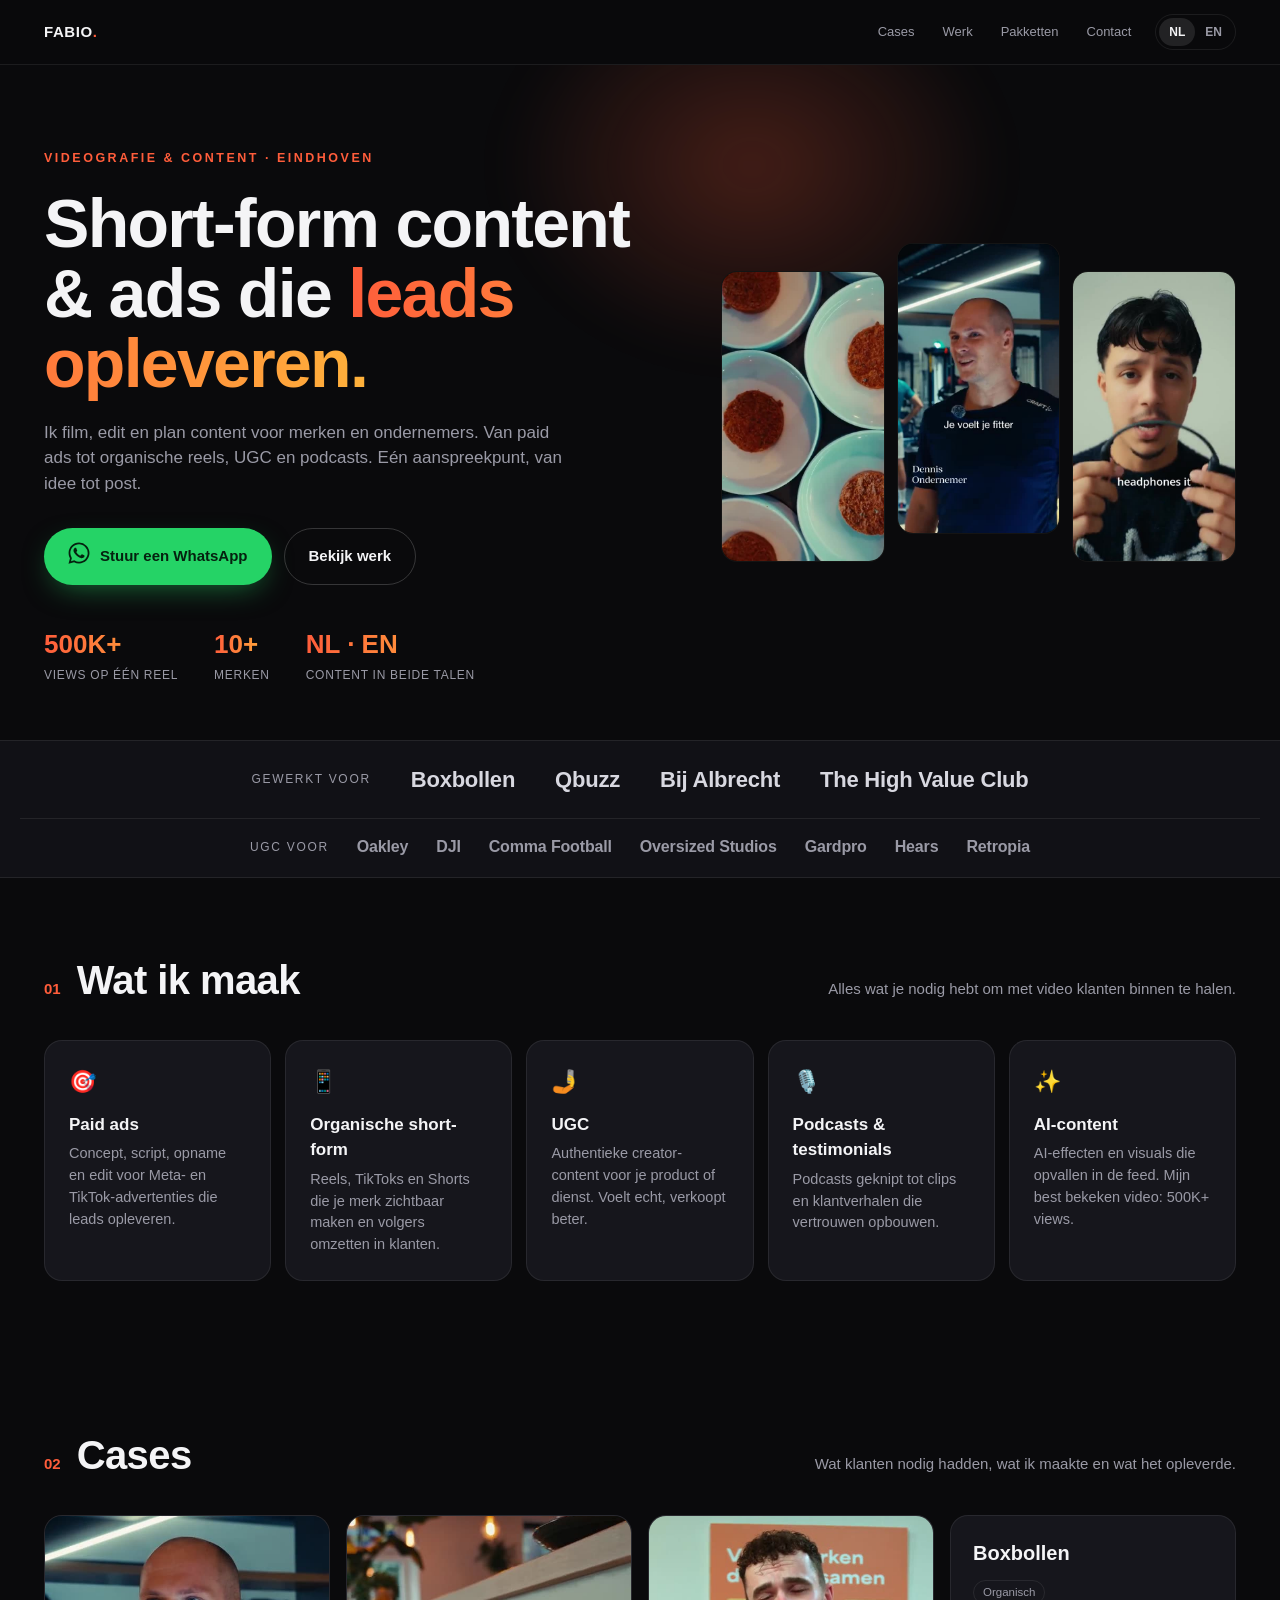
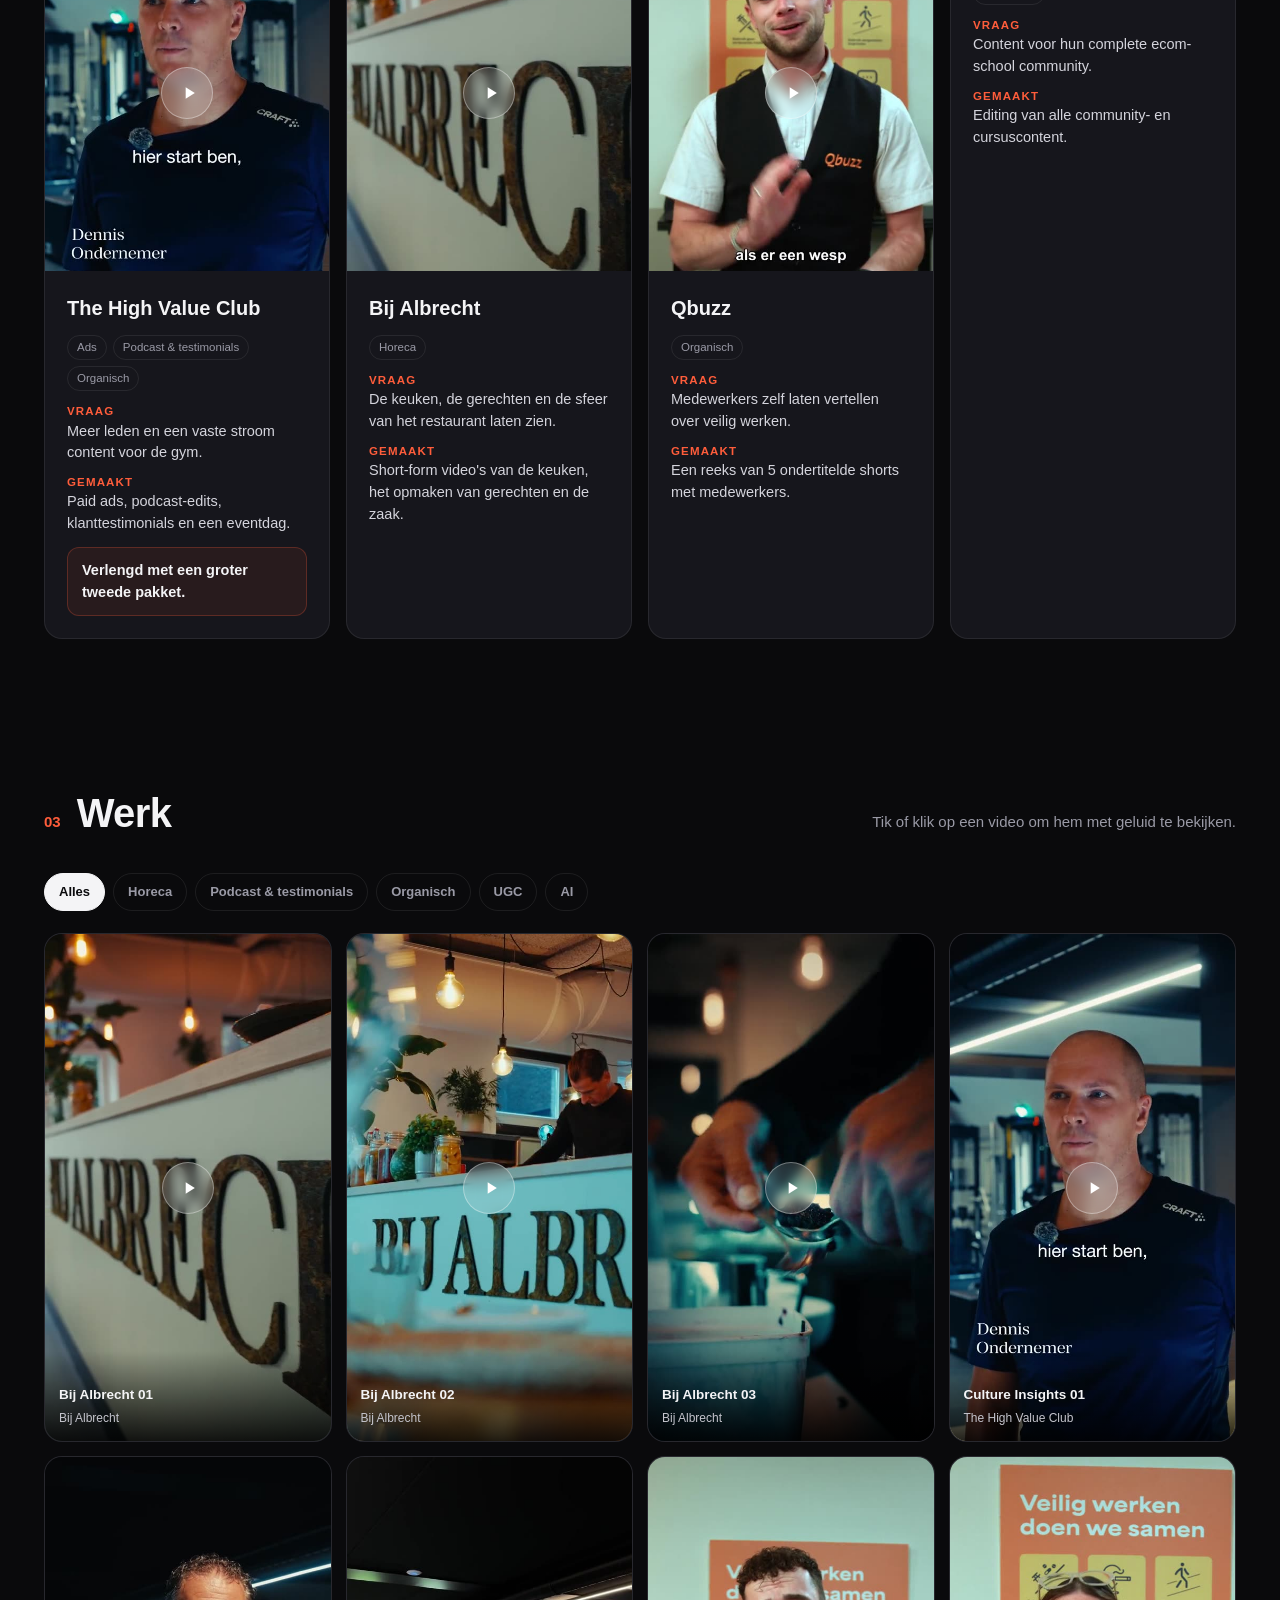
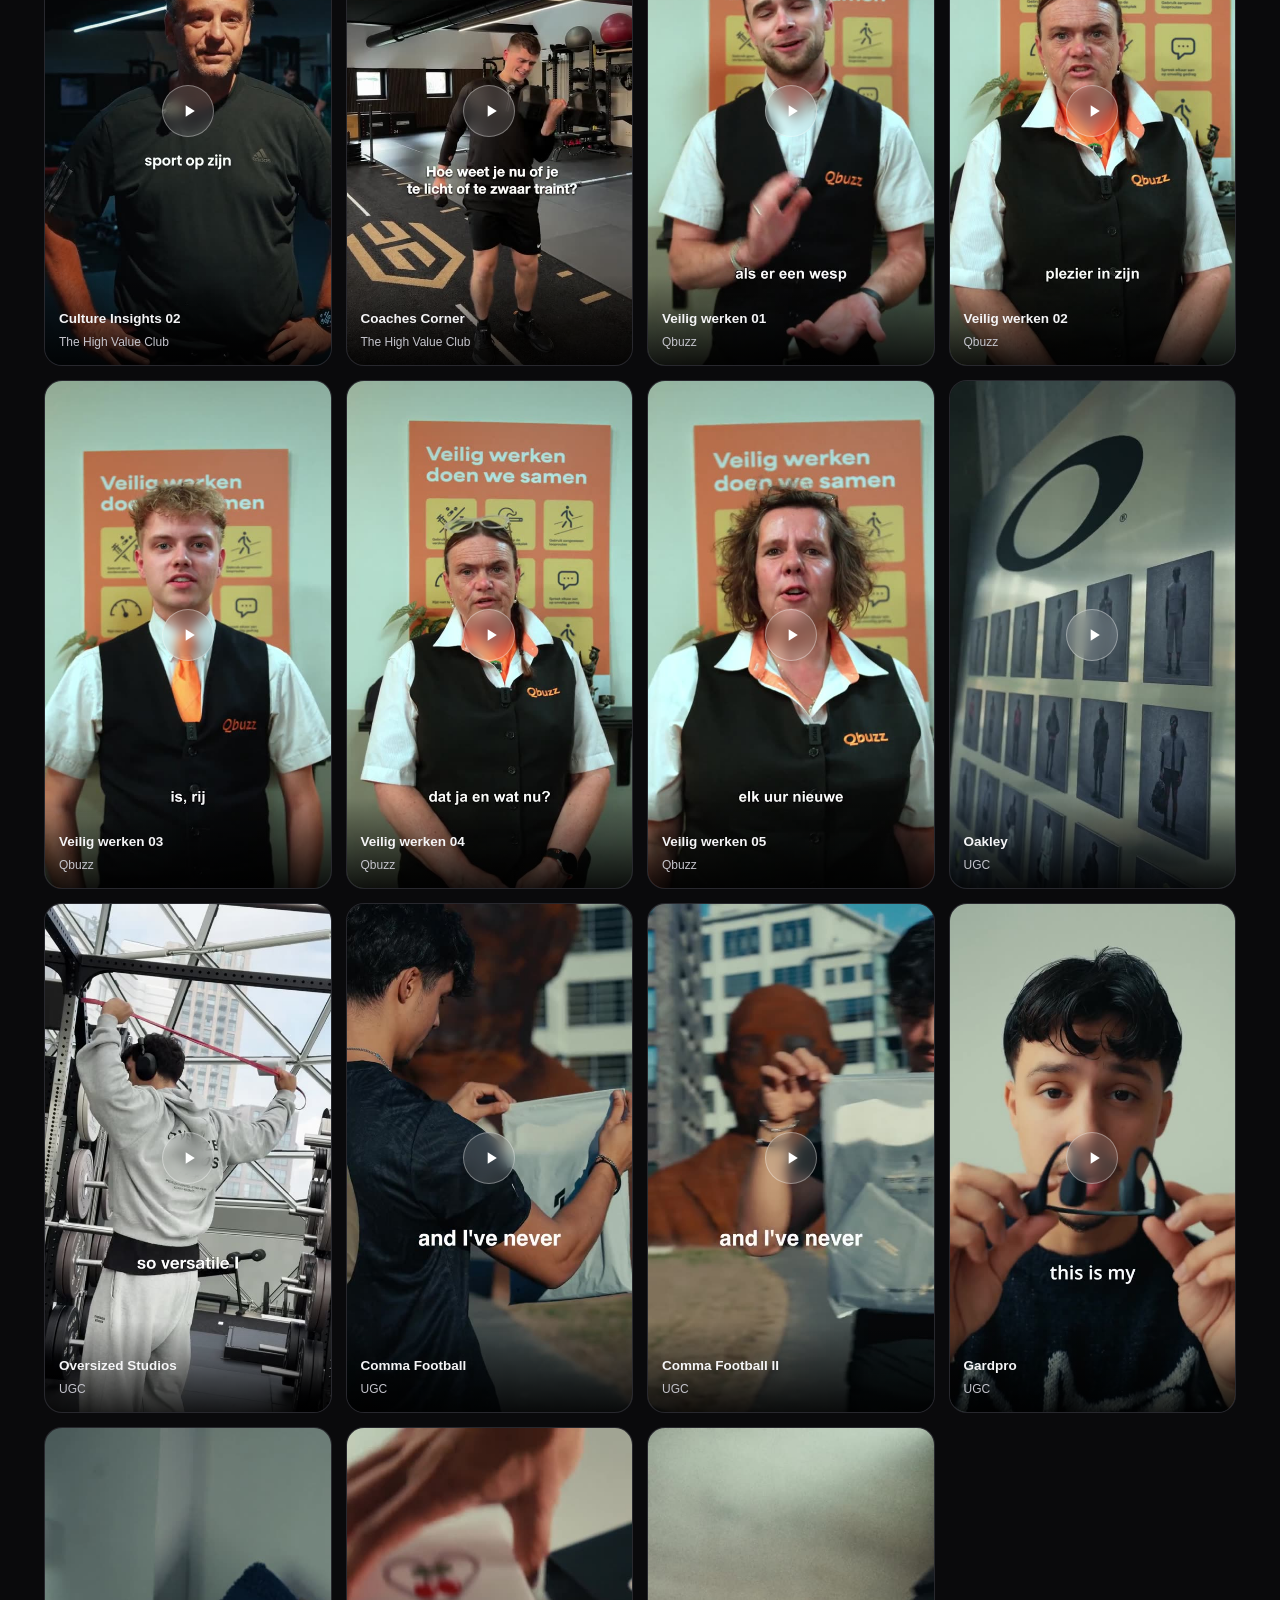
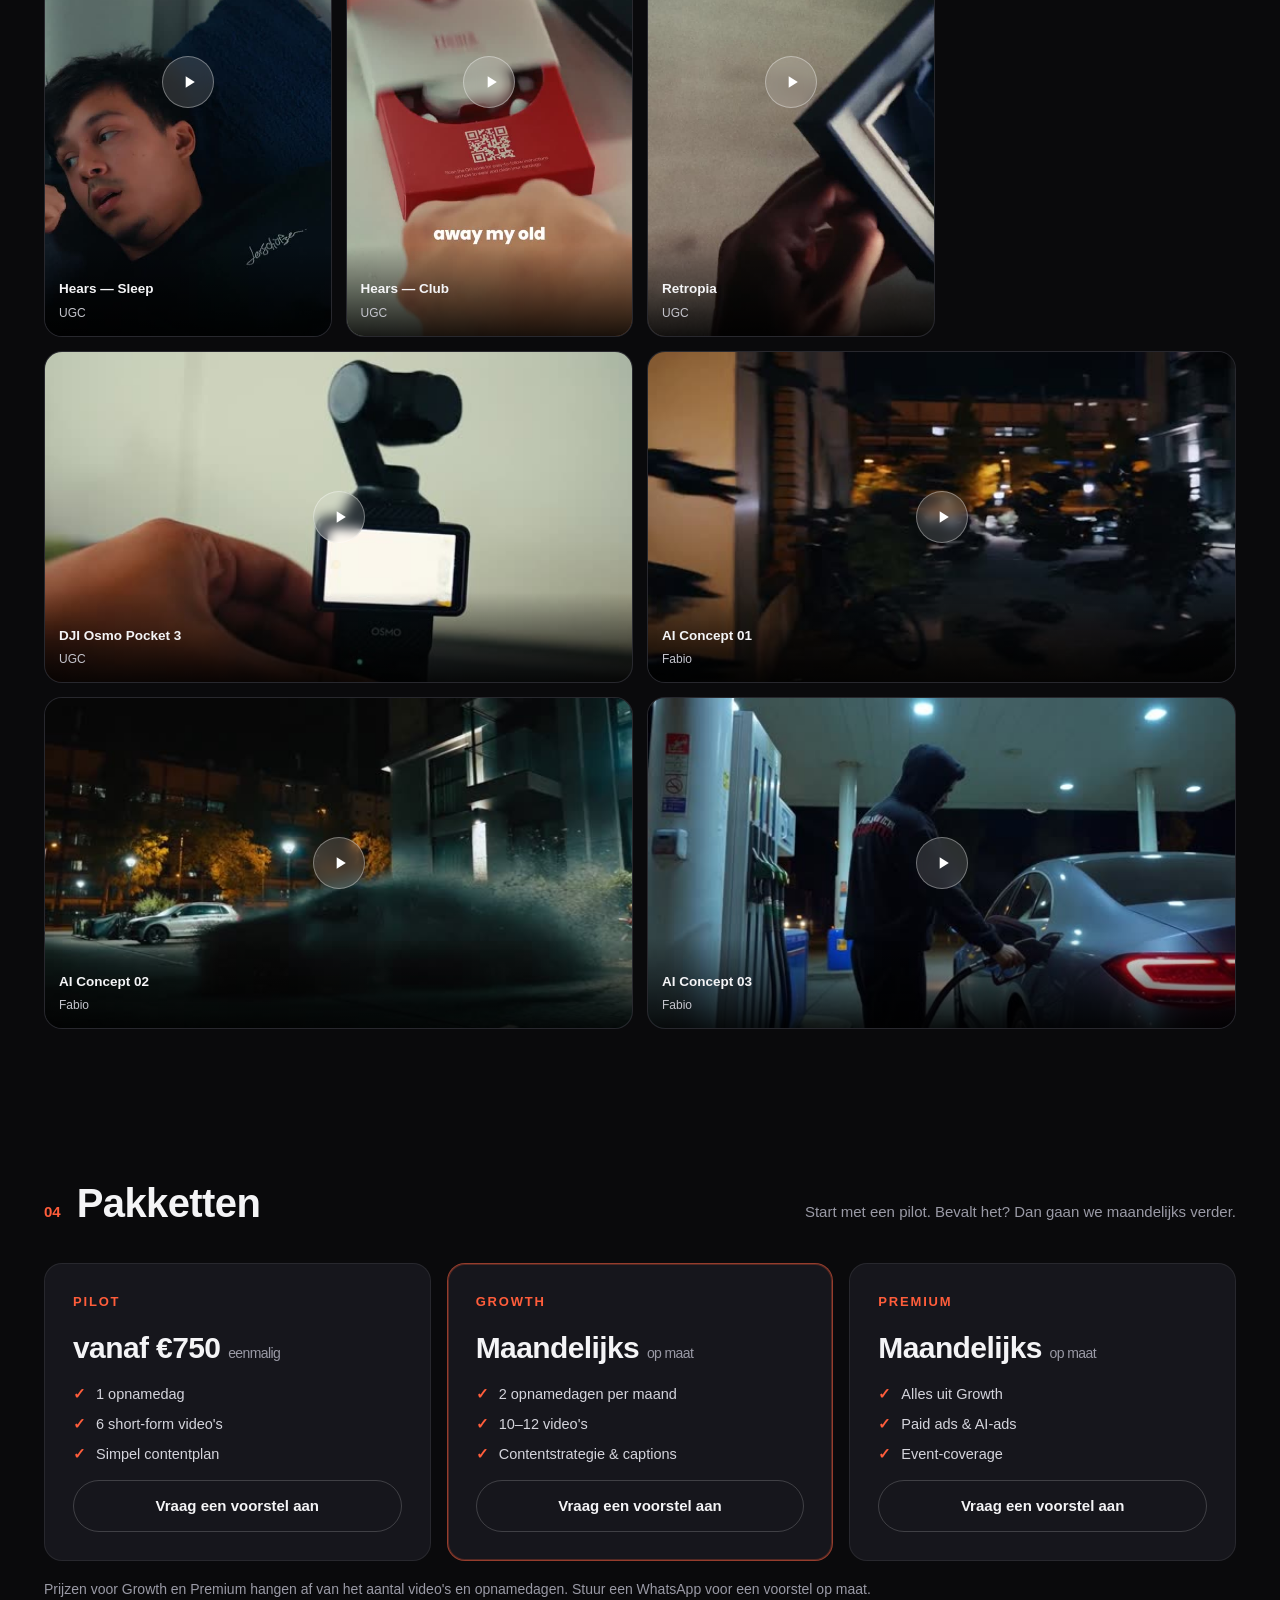
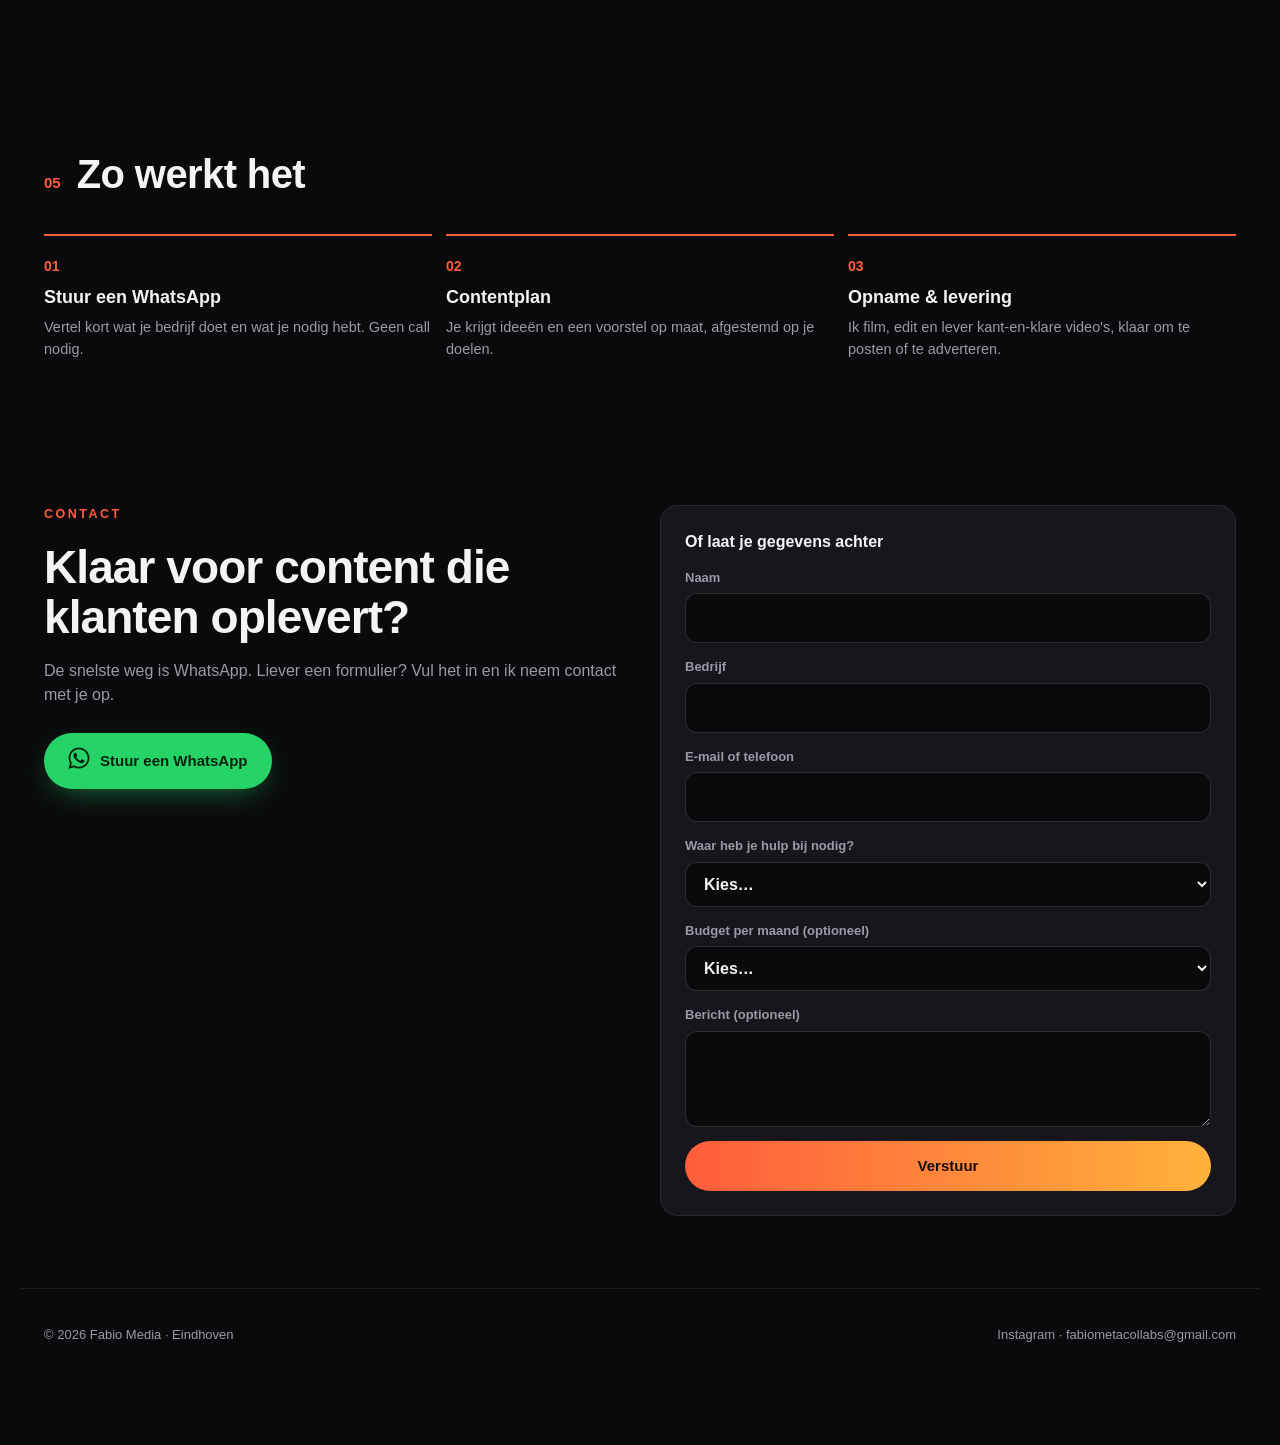
==== commit caa27e7f: "Optimise the portfolio for phones Full-screen vertical video viewer with swipe up/down on touch scre" ====
--- a/index.html
+++ b/index.html
@@ -2,7 +2,7 @@
 <html lang="nl">
 <head>
 <meta charset="UTF-8" />
-<meta name="viewport" content="width=device-width, initial-scale=1.0" />
+<meta name="viewport" content="width=device-width, initial-scale=1.0, viewport-fit=cover" />
 <title>Fabio — Short-form content & ads die leads opleveren</title>
 <meta name="description" content="Videograaf in Eindhoven. Paid ads, organische short-form, UGC, podcast- en testimonial-edits voor merken en ondernemers. Gewerkt voor Boxbollen, Qbuzz, The High Value Club en Bij Albrecht." />
 <style>
@@ -226,7 +226,7 @@
   form .ttl{font-weight:700}
   label{display:grid;gap:6px;font-size:13px;color:var(--muted);font-weight:600}
   input,select,textarea{
-    font:inherit;font-size:15px;color:var(--text);background:var(--bg);
+    font:inherit;font-size:16px;color:var(--text);background:var(--bg);
     border:1px solid rgba(255,255,255,.14);border-radius:12px;padding:12px 14px;width:100%;
   }
   input:focus,select:focus,textarea:focus{outline:2px solid var(--accent);outline-offset:1px;border-color:transparent}
@@ -238,11 +238,14 @@
 
   /* floating whatsapp */
   .wa-float{
-    position:fixed;right:18px;bottom:18px;z-index:60;width:58px;height:58px;border-radius:50%;
+    position:fixed;right:calc(16px + env(safe-area-inset-right));bottom:calc(16px + env(safe-area-inset-bottom));
+    z-index:60;width:58px;height:58px;border-radius:50%;
     background:var(--wa);display:flex;align-items:center;justify-content:center;
     box-shadow:0 12px 30px -8px rgba(0,0,0,.6);transition:transform .2s;
   }
   .wa-float:hover{transform:scale(1.06)}
+  .wa-float.away{opacity:0;transform:scale(.6);pointer-events:none}
+  .wa-float{transition:transform .2s,opacity .2s}
 
   footer{
     max-width:var(--maxw);margin:0 auto;padding:36px 24px 100px;
@@ -250,6 +253,63 @@
     display:flex;gap:16px;justify-content:space-between;flex-wrap:wrap;
   }
   footer a:hover{color:var(--text)}
+
+  .swipe-hint{display:none}
+
+  /* ---------- PHONE ---------- */
+  @media (max-width:820px){
+    /* hero order on phones: headline, buttons, video clips, then stats */
+    .hero{padding-top:36px;gap:0;grid-template-columns:minmax(0,1fr)}
+    .hero-text{display:contents}
+    .hero .eyebrow{order:1;margin-bottom:14px}
+    .hero h1{order:2}
+    .hero p.lead{order:3;font-size:16px;margin-top:16px}
+    .hero .ctas{order:4;margin-top:22px;gap:10px}
+    .hero .ctas .btn{flex:1 1 auto;padding:14px 18px}
+    .reel{order:5;margin-top:28px;gap:8px}
+    .stats{order:6;gap:22px;flex-wrap:nowrap;margin-top:28px}
+    .stat .n{font-size:21px}
+    .stat .l{font-size:10.5px;letter-spacing:.04em}
+
+    /* side-swipe rows instead of long stacks */
+    .services,.cases,.packages{
+      display:flex;gap:12px;overflow-x:auto;scroll-snap-type:x mandatory;
+      margin:0 -16px;padding:0 16px 4px;scroll-padding-left:16px;scrollbar-width:none;
+    }
+    .services::-webkit-scrollbar,.cases::-webkit-scrollbar,.packages::-webkit-scrollbar,.filters::-webkit-scrollbar{display:none}
+    .service{flex:0 0 72%;scroll-snap-align:start}
+    .case,.pkg{flex:0 0 84%;scroll-snap-align:start}
+    .swipe-hint{display:block;color:var(--muted);font-size:13px;margin-top:12px}
+
+    .filters{flex-wrap:nowrap;overflow-x:auto;margin:0 -16px 18px;padding:0 16px;scrollbar-width:none}
+    .filters button{flex:none;padding:10px 16px;font-size:14px}
+    .card:hover{transform:none}
+  }
+
+  /* small phones (iPhone SE and similar) */
+  @media (max-width:380px){
+    .hero .eyebrow{letter-spacing:.12em;font-size:11.5px}
+    .hero h1{font-size:31px}
+    .hero p.lead{font-size:15px}
+    .stats{gap:16px}
+  }
+
+  /* ---------- FULL-SCREEN VIEWER (phones) ---------- */
+  .lb{position:fixed;inset:0;z-index:100;background:#000;display:none;align-items:center;justify-content:center;touch-action:pan-x}
+  .lb.open{display:flex}
+  .lb video{width:100%;height:100%;object-fit:contain;background:#000}
+  .lb-top{
+    position:absolute;top:0;left:0;right:0;display:flex;justify-content:space-between;align-items:flex-start;gap:12px;
+    padding:calc(12px + env(safe-area-inset-top)) 16px 36px;background:linear-gradient(rgba(0,0,0,.7),transparent);
+  }
+  .lb-title strong{display:block;font-size:15px}
+  .lb-title span{font-size:12.5px;color:#c4c4cc}
+  .lb-btn{
+    flex:none;width:44px;height:44px;border-radius:50%;background:rgba(255,255,255,.16);
+    display:flex;align-items:center;justify-content:center;font-size:20px;line-height:1;
+  }
+  .lb-nav{position:absolute;right:calc(12px + env(safe-area-inset-right));top:50%;transform:translateY(-50%);display:flex;flex-direction:column;gap:12px}
+  .lb.single .lb-nav{display:none}
 </style>
 </head>
 <body>
@@ -272,7 +332,7 @@
 
   <header class="hero">
     <div class="glow"></div>
-    <div>
+    <div class="hero-text">
       <div class="eyebrow" data-i18n="hero.eyebrow"></div>
       <h1 data-i18n-html="hero.title"></h1>
       <p class="lead" data-i18n="hero.lead"></p>
@@ -316,6 +376,7 @@
       <span class="desc" data-i18n="services.desc"></span>
     </div>
     <div class="services" id="services-list"></div>
+    <p class="swipe-hint" data-i18n="swipe"></p>
   </section>
 
   <section class="section" id="cases">
@@ -325,6 +386,7 @@
       <span class="desc" data-i18n="cases.desc"></span>
     </div>
     <div class="cases" id="cases-list"></div>
+    <p class="swipe-hint" data-i18n="swipe"></p>
   </section>
 
   <section class="section" id="work">
@@ -344,6 +406,7 @@
       <span class="desc" data-i18n="pkg.desc"></span>
     </div>
     <div class="packages" id="pkg-list"></div>
+    <p class="swipe-hint" data-i18n="swipe"></p>
     <p class="note" data-i18n="pkg.note"></p>
   </section>
 
@@ -405,6 +468,18 @@
 
   <a class="wa-float js-wa" target="_blank" rel="noopener" aria-label="WhatsApp"><span class="wa-ic"></span></a>
 
+  <div class="lb" id="lb" role="dialog" aria-modal="true" aria-label="Video">
+    <video playsinline controls preload="auto"></video>
+    <div class="lb-top">
+      <div class="lb-title"><strong></strong><span></span></div>
+      <button type="button" class="lb-btn" data-lb="close" aria-label="Close">✕</button>
+    </div>
+    <div class="lb-nav">
+      <button type="button" class="lb-btn" data-lb="prev" aria-label="Previous">↑</button>
+      <button type="button" class="lb-btn" data-lb="next" aria-label="Next">↓</button>
+    </div>
+  </div>
+
 <script>
   const WA_NUMBER = "31682832393";
 
@@ -487,7 +562,8 @@
       "case.qbuzz.need":"Medewerkers zelf laten vertellen over veilig werken.",
       "case.qbuzz.made":"Een reeks van 5 ondertitelde shorts met medewerkers.",
       "case.qbuzz.result":"",
-      "work.title":"Werk","work.desc":"Klik op een video om hem met geluid af te spelen.",
+      "work.title":"Werk","work.desc":"Tik of klik op een video om hem met geluid te bekijken.",
+      "swipe":"Swipe voor meer →","lb.count":"van",
       "filter.all":"Alles","filter.food":"Horeca","filter.ads":"Ads","filter.organic":"Organisch","filter.ugc":"UGC","filter.podcast":"Podcast & testimonials","filter.ai":"AI",
       "pkg.title":"Pakketten","pkg.desc":"Start met een pilot. Bevalt het? Dan gaan we maandelijks verder.",
       "pkg.pilot.n":"Pilot","pkg.pilot.p":"vanaf €750","pkg.pilot.s":"eenmalig",
@@ -538,7 +614,8 @@
       "case.qbuzz.need":"Let employees tell the story of working safely, in their own words.",
       "case.qbuzz.made":"A series of 5 subtitled shorts featuring employees.",
       "case.qbuzz.result":"",
-      "work.title":"Work","work.desc":"Click a video to play it with sound.",
+      "work.title":"Work","work.desc":"Tap or click a video to watch it with sound.",
+      "swipe":"Swipe for more →","lb.count":"of",
       "filter.all":"All","filter.food":"Hospitality","filter.ads":"Ads","filter.organic":"Organic","filter.ugc":"UGC","filter.podcast":"Podcast & testimonials","filter.ai":"AI",
       "pkg.title":"Packages","pkg.desc":"Start with a pilot. Like it? Then we continue monthly.",
       "pkg.pilot.n":"Pilot","pkg.pilot.p":"from €750","pkg.pilot.s":"one-off",
@@ -574,12 +651,19 @@
   try { const saved = localStorage.getItem("lang"); if (saved === "nl" || saved === "en") lang = saved; } catch(e){}
   const t = k => T[lang][k] ?? T.nl[k] ?? "";
 
+  // Phones and touch screens open videos in the full-screen viewer instead of playing them in the tile.
+  const touchLayout = matchMedia("(max-width: 820px), (pointer: coarse)");
+
   /* ---------- lazy video loading ---------- */
+  function ensureSrc(v){
+    if (v.dataset.src) { v.src = v.dataset.src; delete v.dataset.src; }
+  }
   const lazy = new IntersectionObserver(entries => {
     entries.forEach(e => {
       if (!e.isIntersecting) return;
       const v = e.target;
-      if (v.dataset.src) { v.src = v.dataset.src; delete v.dataset.src; }
+      // Tiles on phones keep just their poster, which saves mobile data.
+      if (v.dataset.autoplay || !touchLayout.matches) ensureSrc(v);
       if (v.dataset.autoplay) v.play().catch(()=>{});
       lazy.unobserve(v);
     });
@@ -603,10 +687,15 @@
     v.pause(); v.controls = false; v.muted = true; v.loop = true;
     v.parentElement.classList.remove("playing");
   }
-  function attachPlayer(wrap, v){
-    wrap.addEventListener("mouseenter", () => { if (!wrap.classList.contains("playing")) v.play().catch(()=>{}); });
+  function attachPlayer(wrap, v, openViewer){
+    wrap.addEventListener("mouseenter", () => {
+      if (touchLayout.matches || wrap.classList.contains("playing")) return;
+      ensureSrc(v); v.play().catch(()=>{});
+    });
     wrap.addEventListener("mouseleave", () => { if (!wrap.classList.contains("playing")) v.pause(); });
     wrap.addEventListener("click", () => {
+      if (touchLayout.matches) { openViewer(); return; }
+      ensureSrc(v);
       if (activeVideo && activeVideo !== v) stop(activeVideo);
       if (wrap.classList.contains("playing")) { stop(v); activeVideo = null; return; }
       wrap.classList.add("playing");
@@ -615,6 +704,73 @@
       activeVideo = v;
     });
   }
+
+  // Hide the floating WhatsApp button while a big WhatsApp button is already on screen.
+  const waFloat = document.querySelector(".wa-float");
+  const onScreen = new Set();
+  const waObserver = new IntersectionObserver(entries => {
+    entries.forEach(e => e.isIntersecting ? onScreen.add(e.target) : onScreen.delete(e.target));
+    waFloat.classList.toggle("away", onScreen.size > 0);
+  });
+  document.querySelectorAll(".btn-wa").forEach(el => waObserver.observe(el));
+
+  /* ---------- full-screen viewer ---------- */
+  const lb = document.getElementById("lb");
+  const lbVideo = lb.querySelector("video");
+  let lbList = [], lbIndex = 0;
+
+  function showInViewer(){
+    const w = lbList[lbIndex];
+    lbVideo.poster = poster(w.file);
+    lbVideo.src = src(w.file);
+    lb.querySelector(".lb-title strong").textContent = w.title;
+    lb.querySelector(".lb-title span").textContent =
+      lbList.length > 1 ? `${w.client} · ${lbIndex + 1} ${t("lb.count")} ${lbList.length}` : w.client;
+    lbVideo.play().catch(()=>{});
+  }
+  function openViewer(list, index){
+    if (activeVideo) { stop(activeVideo); activeVideo = null; }
+    lbList = list; lbIndex = Math.max(0, index);
+    lb.classList.toggle("single", list.length < 2);
+    lb.classList.add("open");
+    document.body.style.overflow = "hidden";
+    history.pushState({ viewer:true }, "");
+    showInViewer();
+  }
+  function closeViewer(fromHistory){
+    if (!lb.classList.contains("open")) return;
+    lbVideo.pause(); lbVideo.removeAttribute("src"); lbVideo.load();
+    lb.classList.remove("open");
+    document.body.style.overflow = "";
+    if (!fromHistory && history.state && history.state.viewer) history.back();
+  }
+  function step(d){
+    if (lbList.length < 2) return;
+    lbIndex = (lbIndex + d + lbList.length) % lbList.length;
+    showInViewer();
+  }
+  lb.addEventListener("click", e => {
+    const b = e.target.closest("[data-lb]"); if (!b) return;
+    if (b.dataset.lb === "close") closeViewer();
+    else step(b.dataset.lb === "next" ? 1 : -1);
+  });
+  lbVideo.addEventListener("ended", () => step(1));
+  // Swipe up for the next video, down for the previous one, like Reels.
+  let touchY = null, touchX = null;
+  lb.addEventListener("touchstart", e => { touchY = e.touches[0].clientY; touchX = e.touches[0].clientX; }, { passive:true });
+  lb.addEventListener("touchend", e => {
+    if (touchY === null) return;
+    const dy = e.changedTouches[0].clientY - touchY, dx = e.changedTouches[0].clientX - touchX;
+    touchY = touchX = null;
+    if (Math.abs(dy) > 60 && Math.abs(dy) > Math.abs(dx)) step(dy < 0 ? 1 : -1);
+  });
+  addEventListener("popstate", () => closeViewer(true));
+  addEventListener("keydown", e => {
+    if (!lb.classList.contains("open")) return;
+    if (e.key === "Escape") closeViewer();
+    if (e.key === "ArrowDown" || e.key === "ArrowRight") step(1);
+    if (e.key === "ArrowUp" || e.key === "ArrowLeft") step(-1);
+  });
 
   /* ---------- render ---------- */
   function renderReel(){
@@ -651,7 +807,7 @@
         const media = el.querySelector(".media");
         const v = makeVideo(c.file);
         media.prepend(v);
-        attachPlayer(media, v);
+        attachPlayer(media, v, () => openViewer([{ file:c.file, title:c.client, client:c.tags.map(x => t("filter." + x)).join(" · ") }], 0));
       }
       list.appendChild(el);
     });
@@ -687,7 +843,10 @@
         <div class="meta"><span class="title">${w.title}</span><span class="sub">${w.client}</span></div>`;
       const v = makeVideo(w.file);
       card.prepend(v);
-      attachPlayer(card, v);
+      attachPlayer(card, v, () => {
+        const list = WORK.filter(x => filter === "all" || x.tag === filter);
+        openViewer(list, list.indexOf(w));
+      });
       grid.appendChild(card);
     });
     applyFilter();
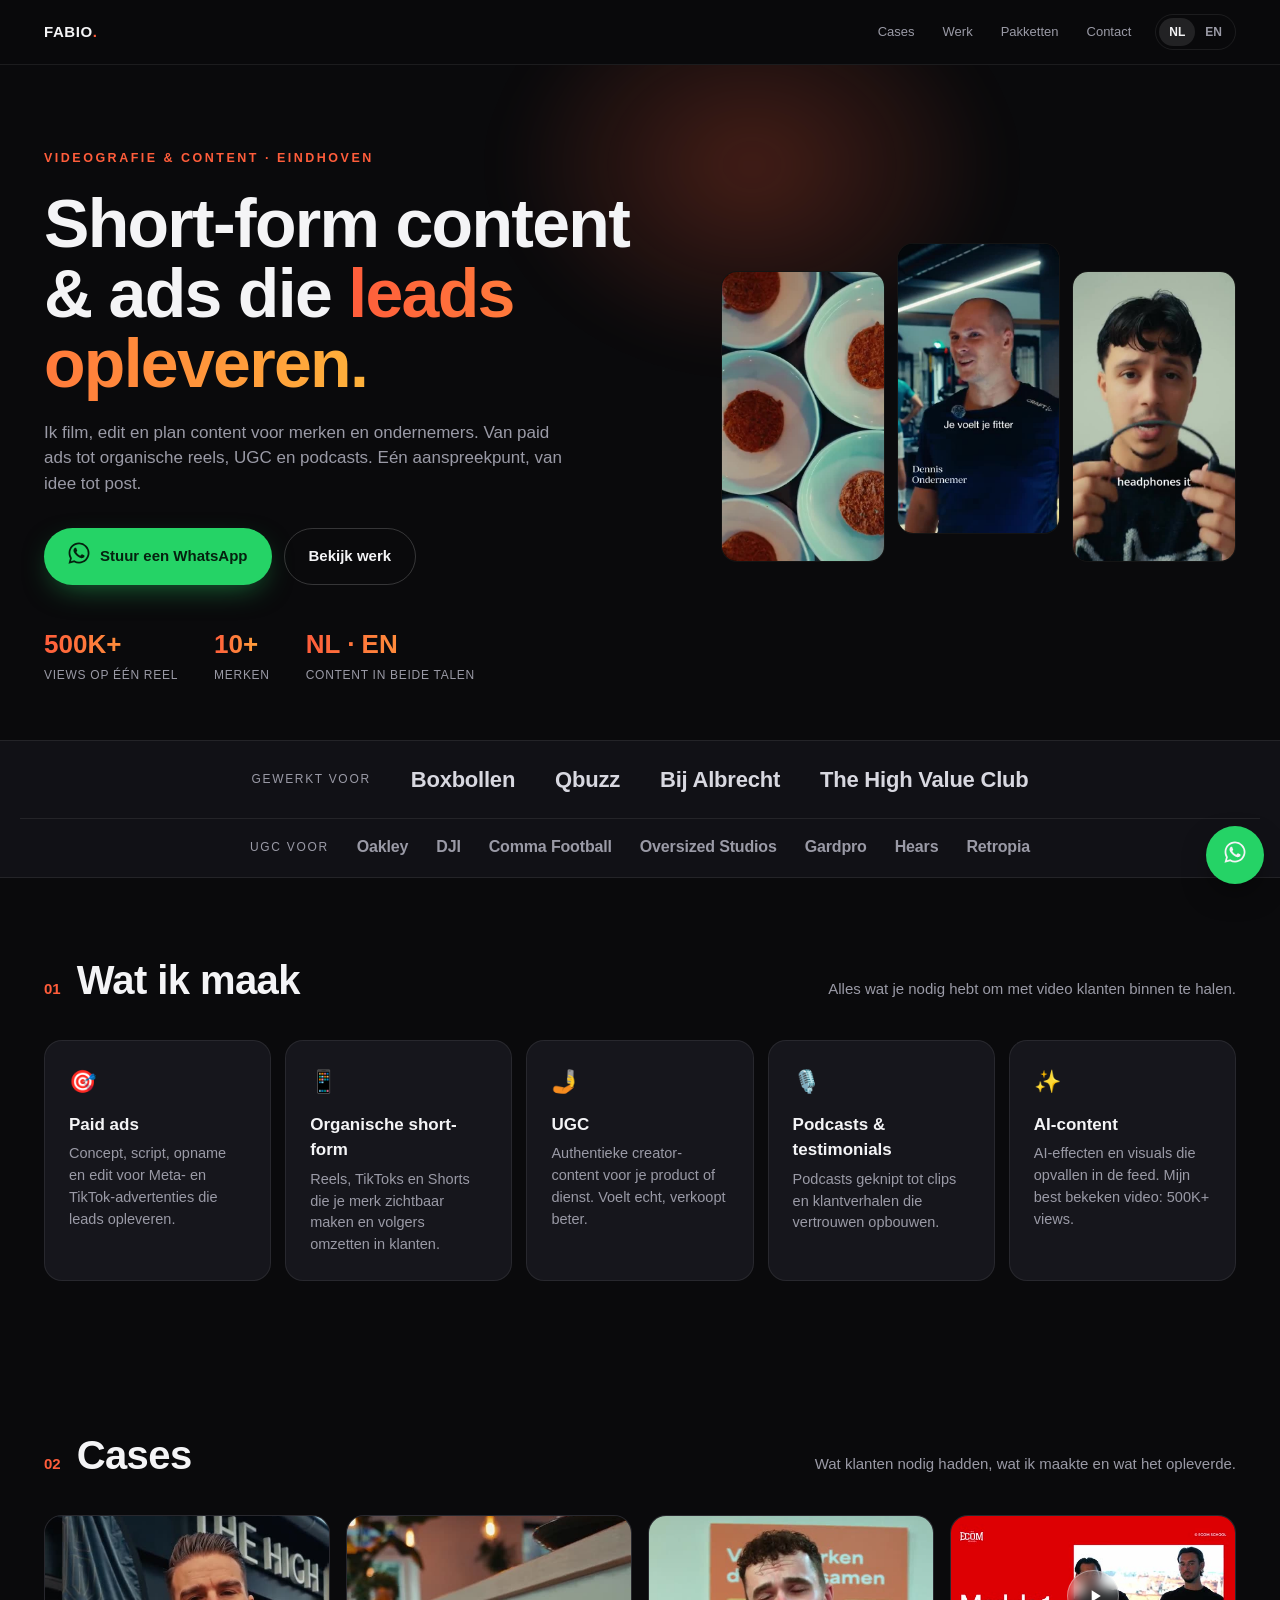
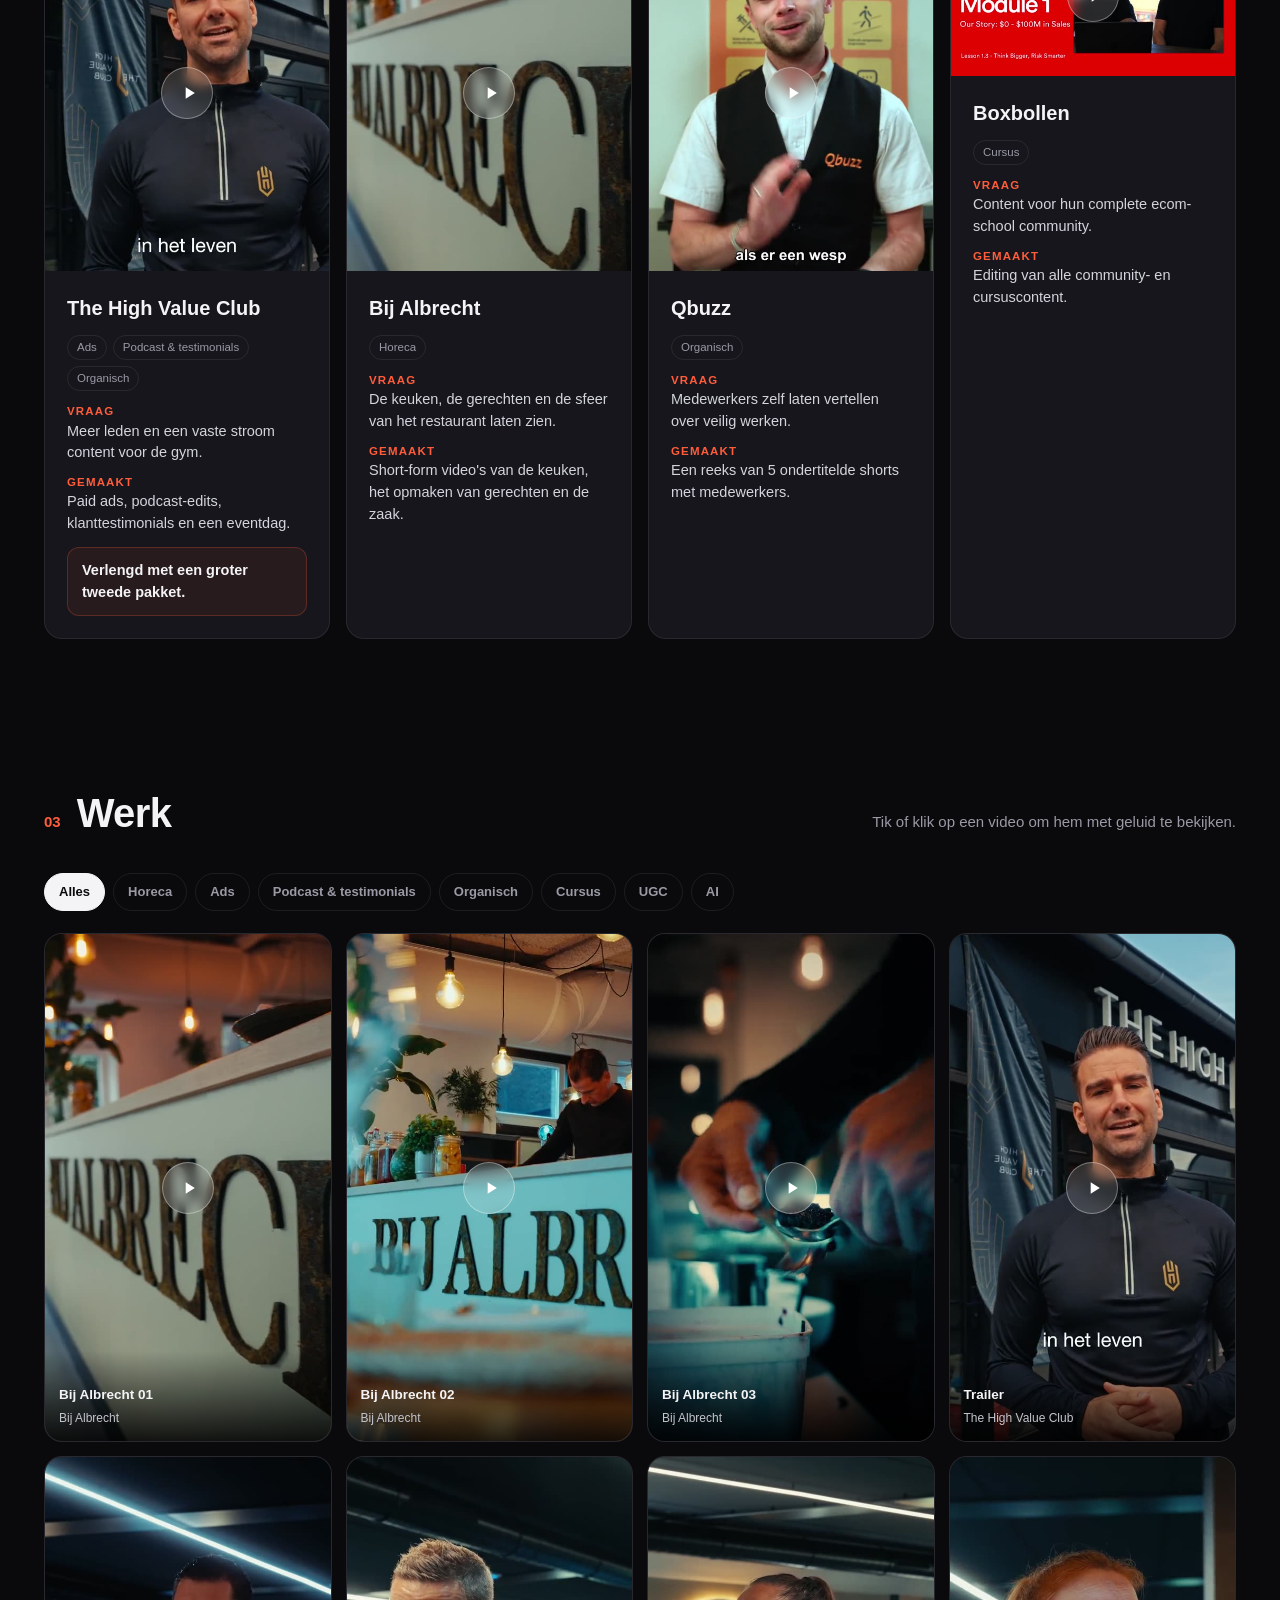
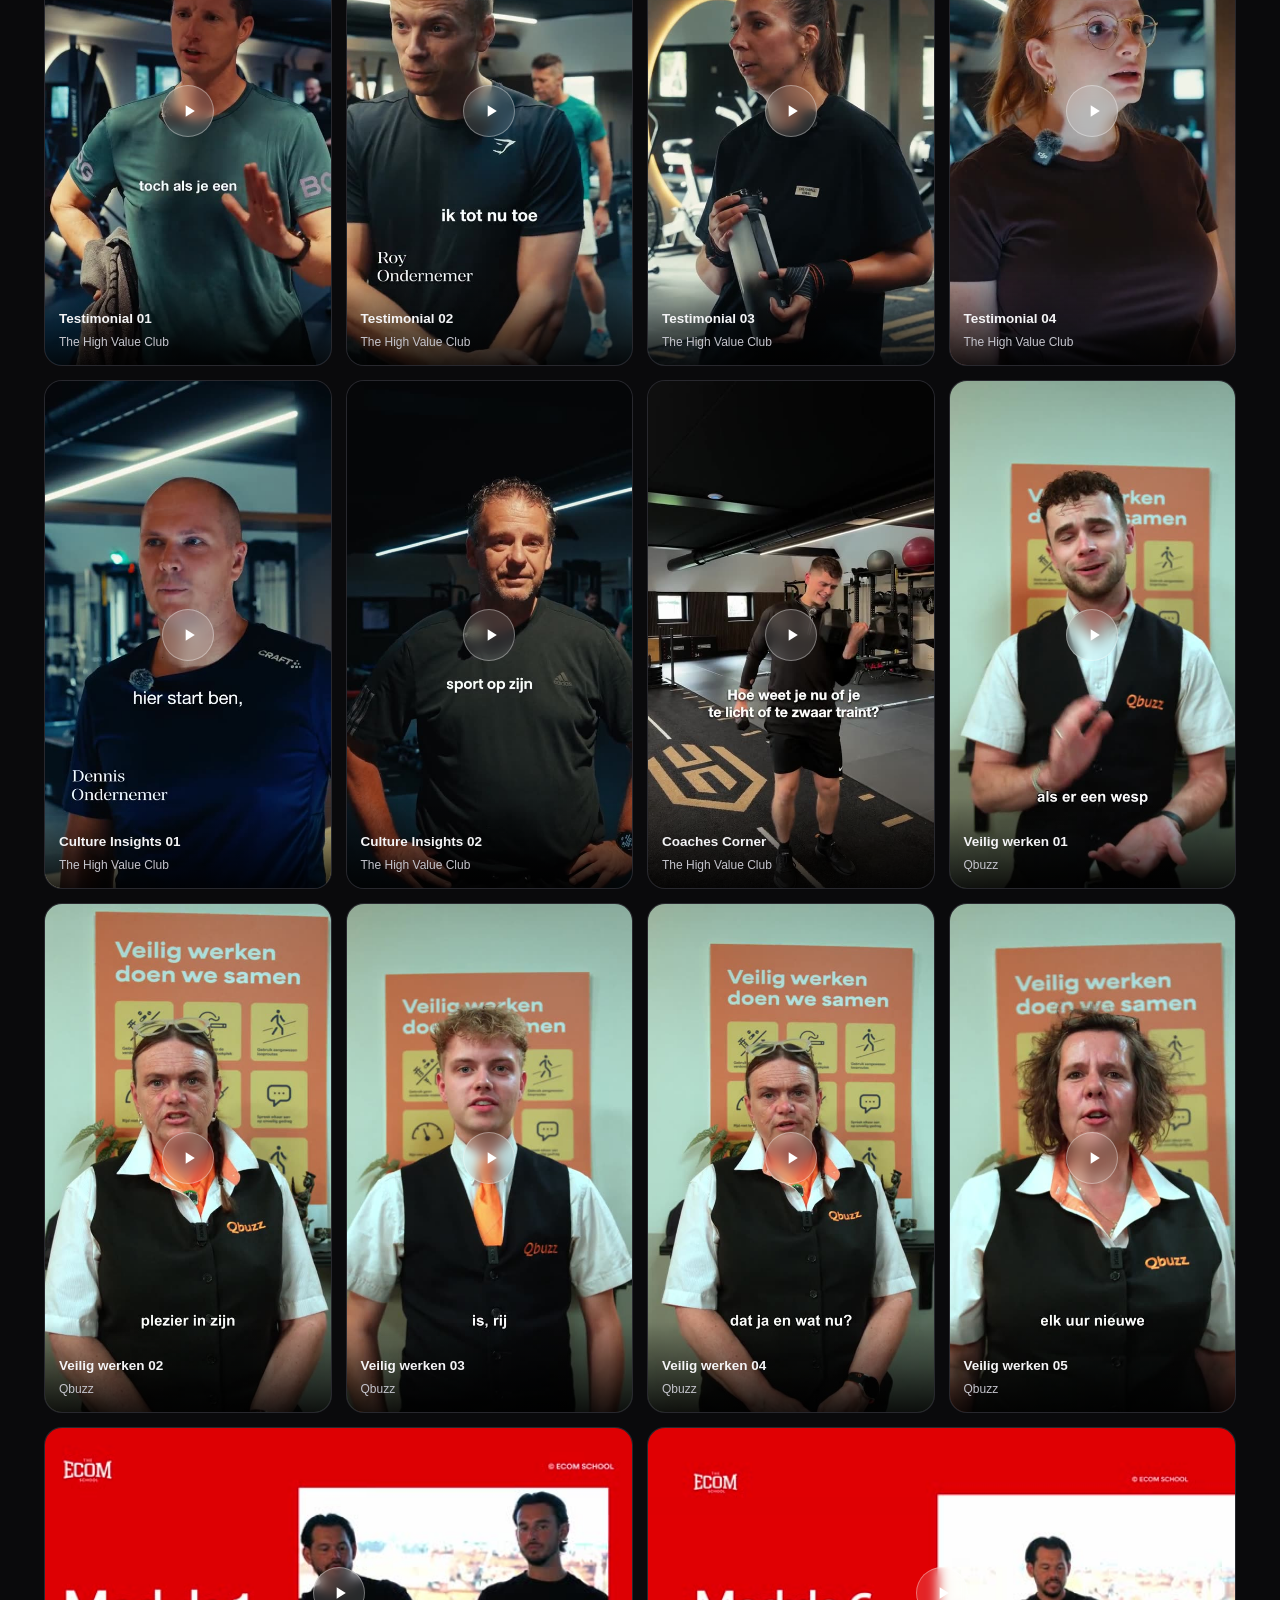
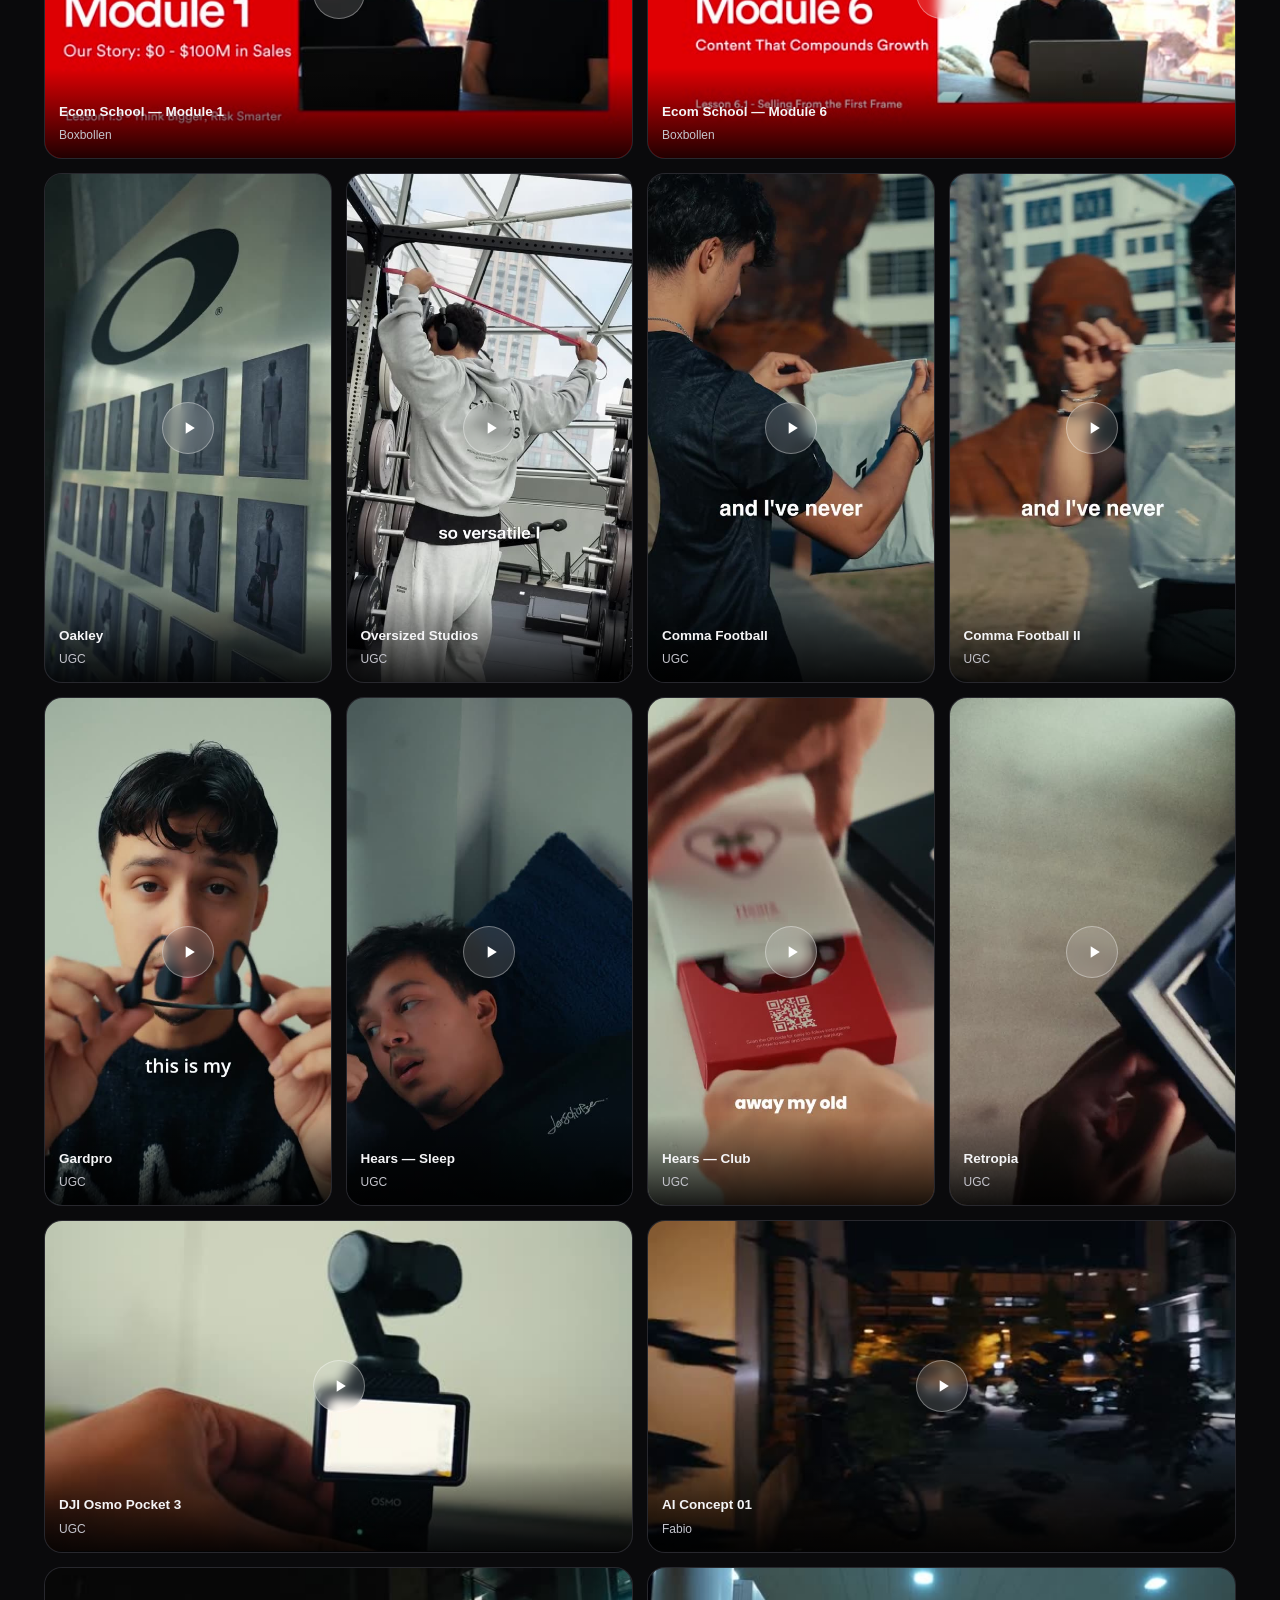
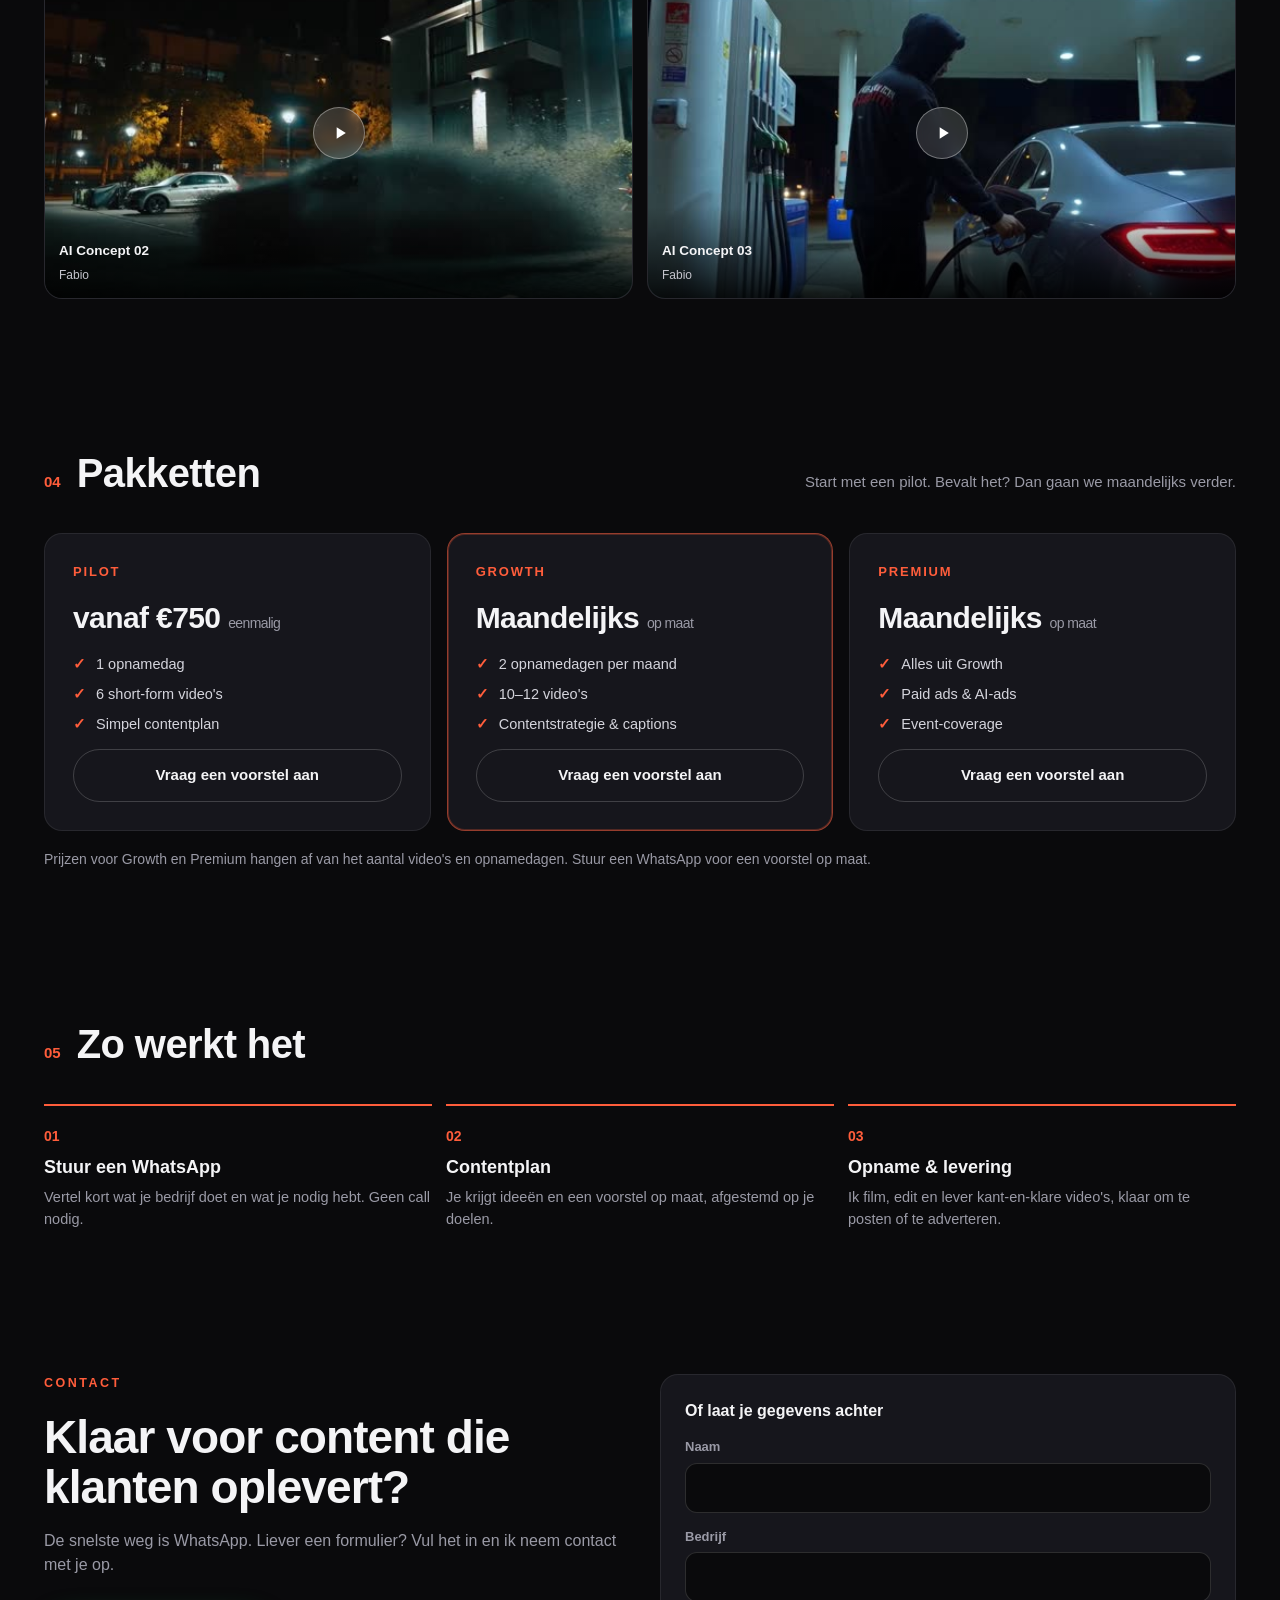
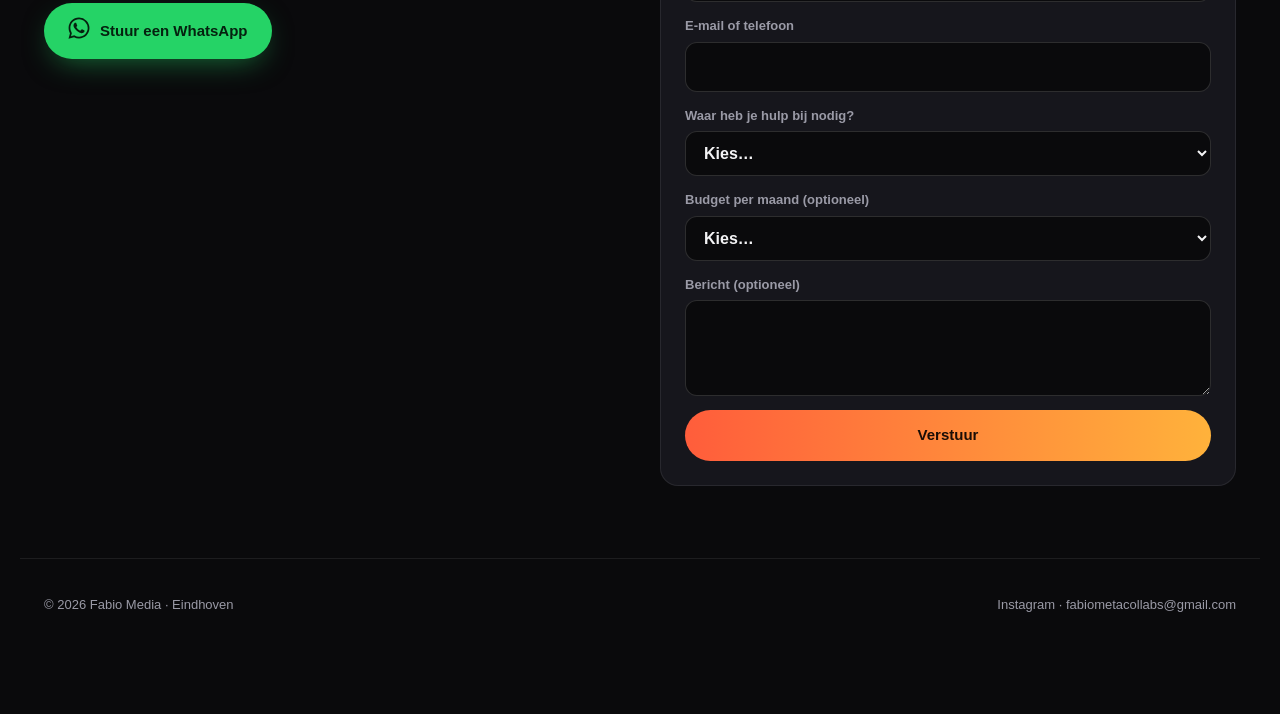
==== commit 59e3411a: "Add Boxbollen course intros and more High Value Club work Ecom School module intros for Boxbollen (n" ====
--- a/index.html
+++ b/index.html
@@ -146,6 +146,7 @@
   }
   .case .media{position:relative;background:#000;cursor:pointer}
   .case .media video{display:block;width:100%;aspect-ratio:4/5;object-fit:cover}
+  .case .media.wide video{aspect-ratio:16/9}
   .case .body{padding:22px;display:flex;flex-direction:column;gap:12px;flex:1}
   .case .client{font-size:20px;font-weight:800}
   .case .tags{display:flex;gap:6px;flex-wrap:wrap}
@@ -484,11 +485,16 @@
   const WA_NUMBER = "31682832393";
 
   // tag: ads | organic | ugc | podcast | ai     wide: true for 16:9 footage
-  // tag: food | ugc | organic | podcast | ads | ai     wide: true for 16:9 footage
+  // tag: food | ads | podcast | organic | course | ugc | ai     wide: true for 16:9 footage
   const WORK = [
     { file:"work/albrecht-01.mp4",              title:"Bij Albrecht 01",      client:"Bij Albrecht",        tag:"food" },
     { file:"work/albrecht-02.mp4",              title:"Bij Albrecht 02",      client:"Bij Albrecht",        tag:"food" },
     { file:"work/albrecht-03.mp4",              title:"Bij Albrecht 03",      client:"Bij Albrecht",        tag:"food" },
+    { file:"work/hvc-trailer.mp4",              title:"Trailer",              client:"The High Value Club", tag:"ads" },
+    { file:"work/hvc-testimonial-01.mp4",       title:"Testimonial 01",       client:"The High Value Club", tag:"podcast" },
+    { file:"work/hvc-testimonial-02.mp4",       title:"Testimonial 02",       client:"The High Value Club", tag:"podcast" },
+    { file:"work/hvc-testimonial-03.mp4",       title:"Testimonial 03",       client:"The High Value Club", tag:"podcast" },
+    { file:"work/hvc-testimonial-04.mp4",       title:"Testimonial 04",       client:"The High Value Club", tag:"podcast" },
     { file:"work/hvc-culture-insights-01.mp4",  title:"Culture Insights 01",  client:"The High Value Club", tag:"podcast" },
     { file:"work/hvc-culture-insights-02.mp4",  title:"Culture Insights 02",  client:"The High Value Club", tag:"podcast" },
     { file:"work/hvc-coaches-corner.mp4",       title:"Coaches Corner",       client:"The High Value Club", tag:"organic" },
@@ -497,6 +503,8 @@
     { file:"work/qbuzz-02.mp4",                 title:"Veilig werken 03",     client:"Qbuzz",               tag:"organic" },
     { file:"work/qbuzz-03.mp4",                 title:"Veilig werken 04",     client:"Qbuzz",               tag:"organic" },
     { file:"work/qbuzz-05.mp4",                 title:"Veilig werken 05",     client:"Qbuzz",               tag:"organic" },
+    { file:"work/boxbollen-module-1.mp4",       title:"Ecom School — Module 1", client:"Boxbollen",         tag:"course", wide:true },
+    { file:"work/boxbollen-module-6.mp4",       title:"Ecom School — Module 6", client:"Boxbollen",         tag:"course", wide:true },
     { file:"work/ugc-oakley.mp4",               title:"Oakley",               client:"UGC",                 tag:"ugc" },
     { file:"work/ugc-oversized-studios.mp4",    title:"Oversized Studios",    client:"UGC",                 tag:"ugc" },
     { file:"work/ugc-comma-football-01.mp4",    title:"Comma Football",       client:"UGC",                 tag:"ugc" },
@@ -519,10 +527,10 @@
   ];
 
   const CASES = [
-    { client:"The High Value Club", file:"work/hvc-culture-insights-01.mp4", tags:["ads","podcast","organic"], key:"hvc" },
+    { client:"The High Value Club", file:"work/hvc-trailer.mp4",             tags:["ads","podcast","organic"], key:"hvc" },
     { client:"Bij Albrecht",        file:"work/albrecht-01.mp4",             tags:["food"],                    key:"alb" },
     { client:"Qbuzz",               file:"work/qbuzz-04.mp4",                tags:["organic"],                 key:"qbuzz" },
-    { client:"Boxbollen",           file:null,                               tags:["organic"],                 key:"box" },
+    { client:"Boxbollen",           file:"work/boxbollen-module-1.mp4",      tags:["course"],                  key:"box", wide:true },
   ];
 
   const SERVICES = [
@@ -564,7 +572,7 @@
       "case.qbuzz.result":"",
       "work.title":"Werk","work.desc":"Tik of klik op een video om hem met geluid te bekijken.",
       "swipe":"Swipe voor meer →","lb.count":"van",
-      "filter.all":"Alles","filter.food":"Horeca","filter.ads":"Ads","filter.organic":"Organisch","filter.ugc":"UGC","filter.podcast":"Podcast & testimonials","filter.ai":"AI",
+      "filter.all":"Alles","filter.food":"Horeca","filter.ads":"Ads","filter.organic":"Organisch","filter.course":"Cursus","filter.ugc":"UGC","filter.podcast":"Podcast & testimonials","filter.ai":"AI",
       "pkg.title":"Pakketten","pkg.desc":"Start met een pilot. Bevalt het? Dan gaan we maandelijks verder.",
       "pkg.pilot.n":"Pilot","pkg.pilot.p":"vanaf €750","pkg.pilot.s":"eenmalig",
       "pkg.pilot.l":["1 opnamedag","6 short-form video's","Simpel contentplan"],
@@ -616,7 +624,7 @@
       "case.qbuzz.result":"",
       "work.title":"Work","work.desc":"Tap or click a video to watch it with sound.",
       "swipe":"Swipe for more →","lb.count":"of",
-      "filter.all":"All","filter.food":"Hospitality","filter.ads":"Ads","filter.organic":"Organic","filter.ugc":"UGC","filter.podcast":"Podcast & testimonials","filter.ai":"AI",
+      "filter.all":"All","filter.food":"Hospitality","filter.ads":"Ads","filter.organic":"Organic","filter.course":"Course","filter.ugc":"UGC","filter.podcast":"Podcast & testimonials","filter.ai":"AI",
       "pkg.title":"Packages","pkg.desc":"Start with a pilot. Like it? Then we continue monthly.",
       "pkg.pilot.n":"Pilot","pkg.pilot.p":"from €750","pkg.pilot.s":"one-off",
       "pkg.pilot.l":["1 shoot day","6 short-form videos","Simple content plan"],
@@ -793,7 +801,7 @@
       el.className = "case";
       const result = t(`case.${c.key}.result`);
       el.innerHTML = `
-        ${c.file ? `<div class="media"><div class="play"><div class="pbtn">${PLAY_SVG}</div></div></div>` : ""}
+        ${c.file ? `<div class="media${c.wide ? " wide" : ""}"><div class="play"><div class="pbtn">${PLAY_SVG}</div></div></div>` : ""}
         <div class="body">
           <div class="client">${c.client}</div>
           <div class="tags">${c.tags.map(x => `<span>${t("filter." + x)}</span>`).join("")}</div>
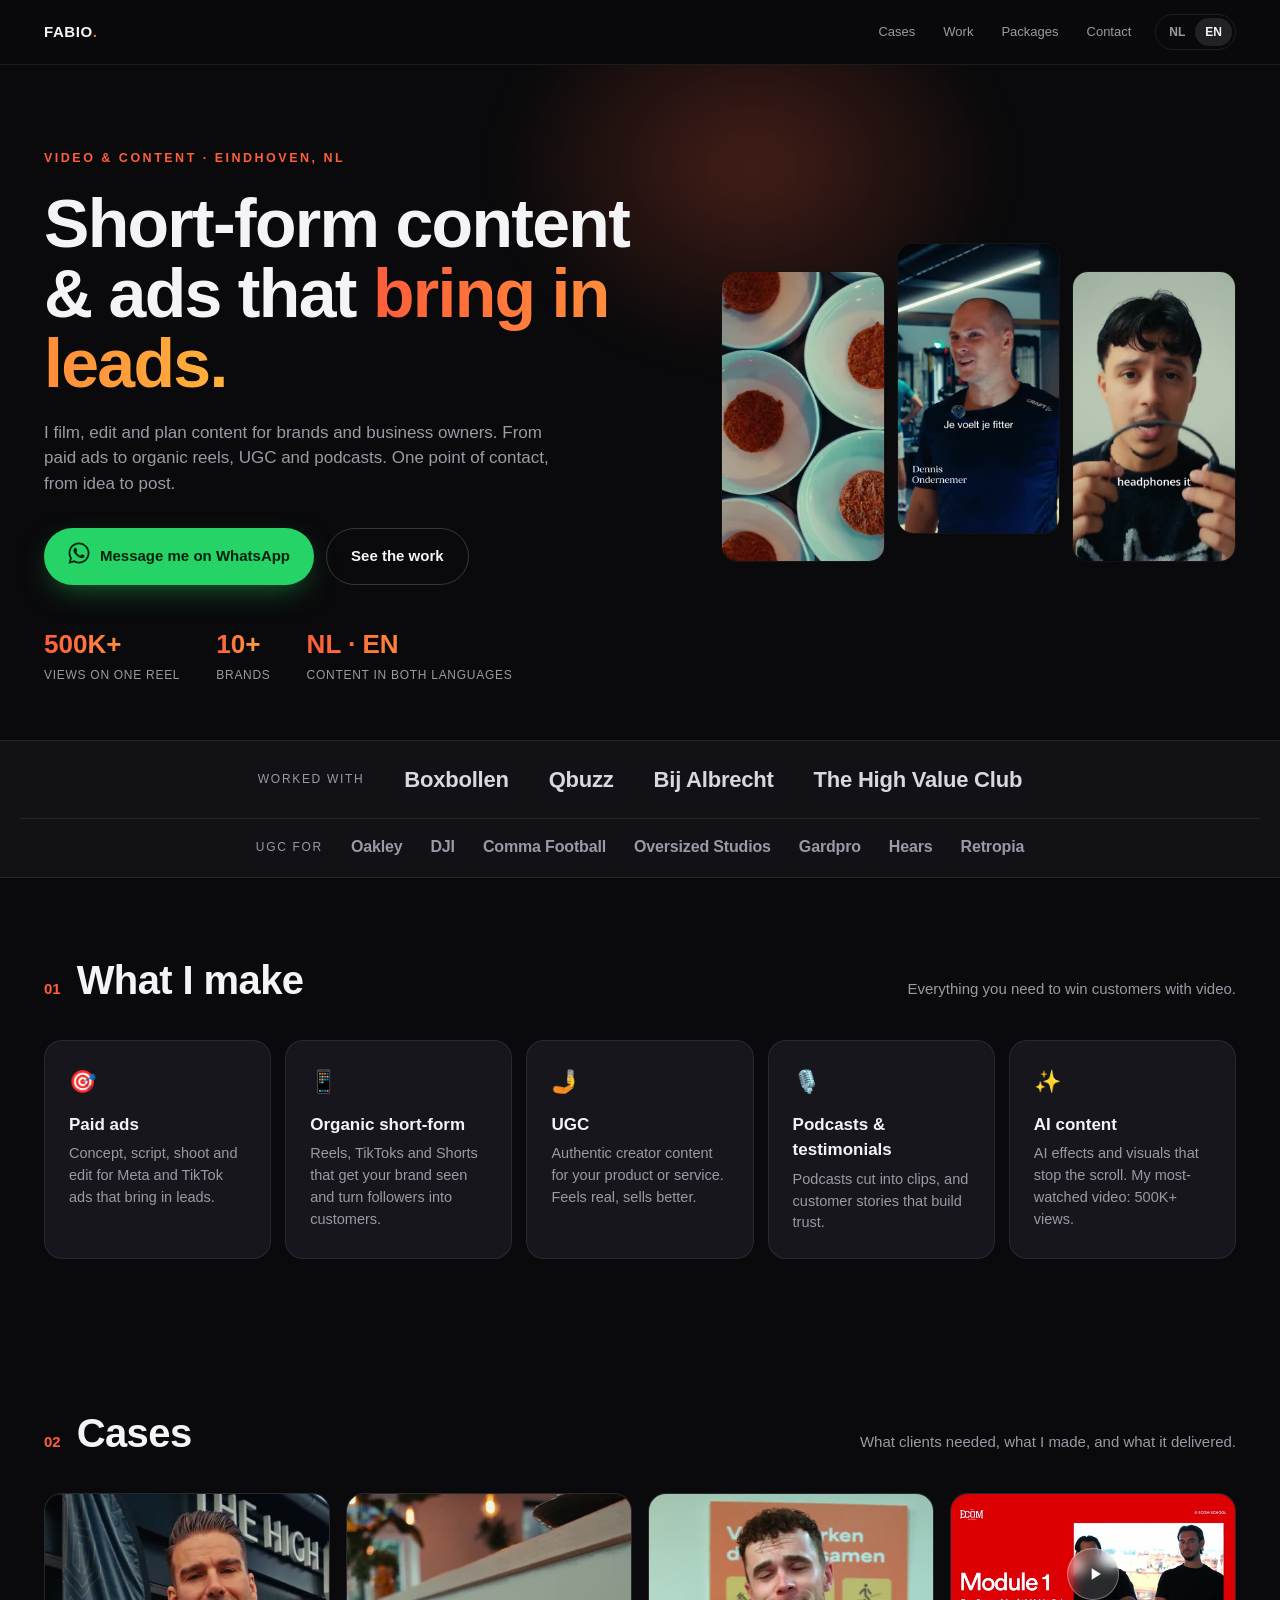
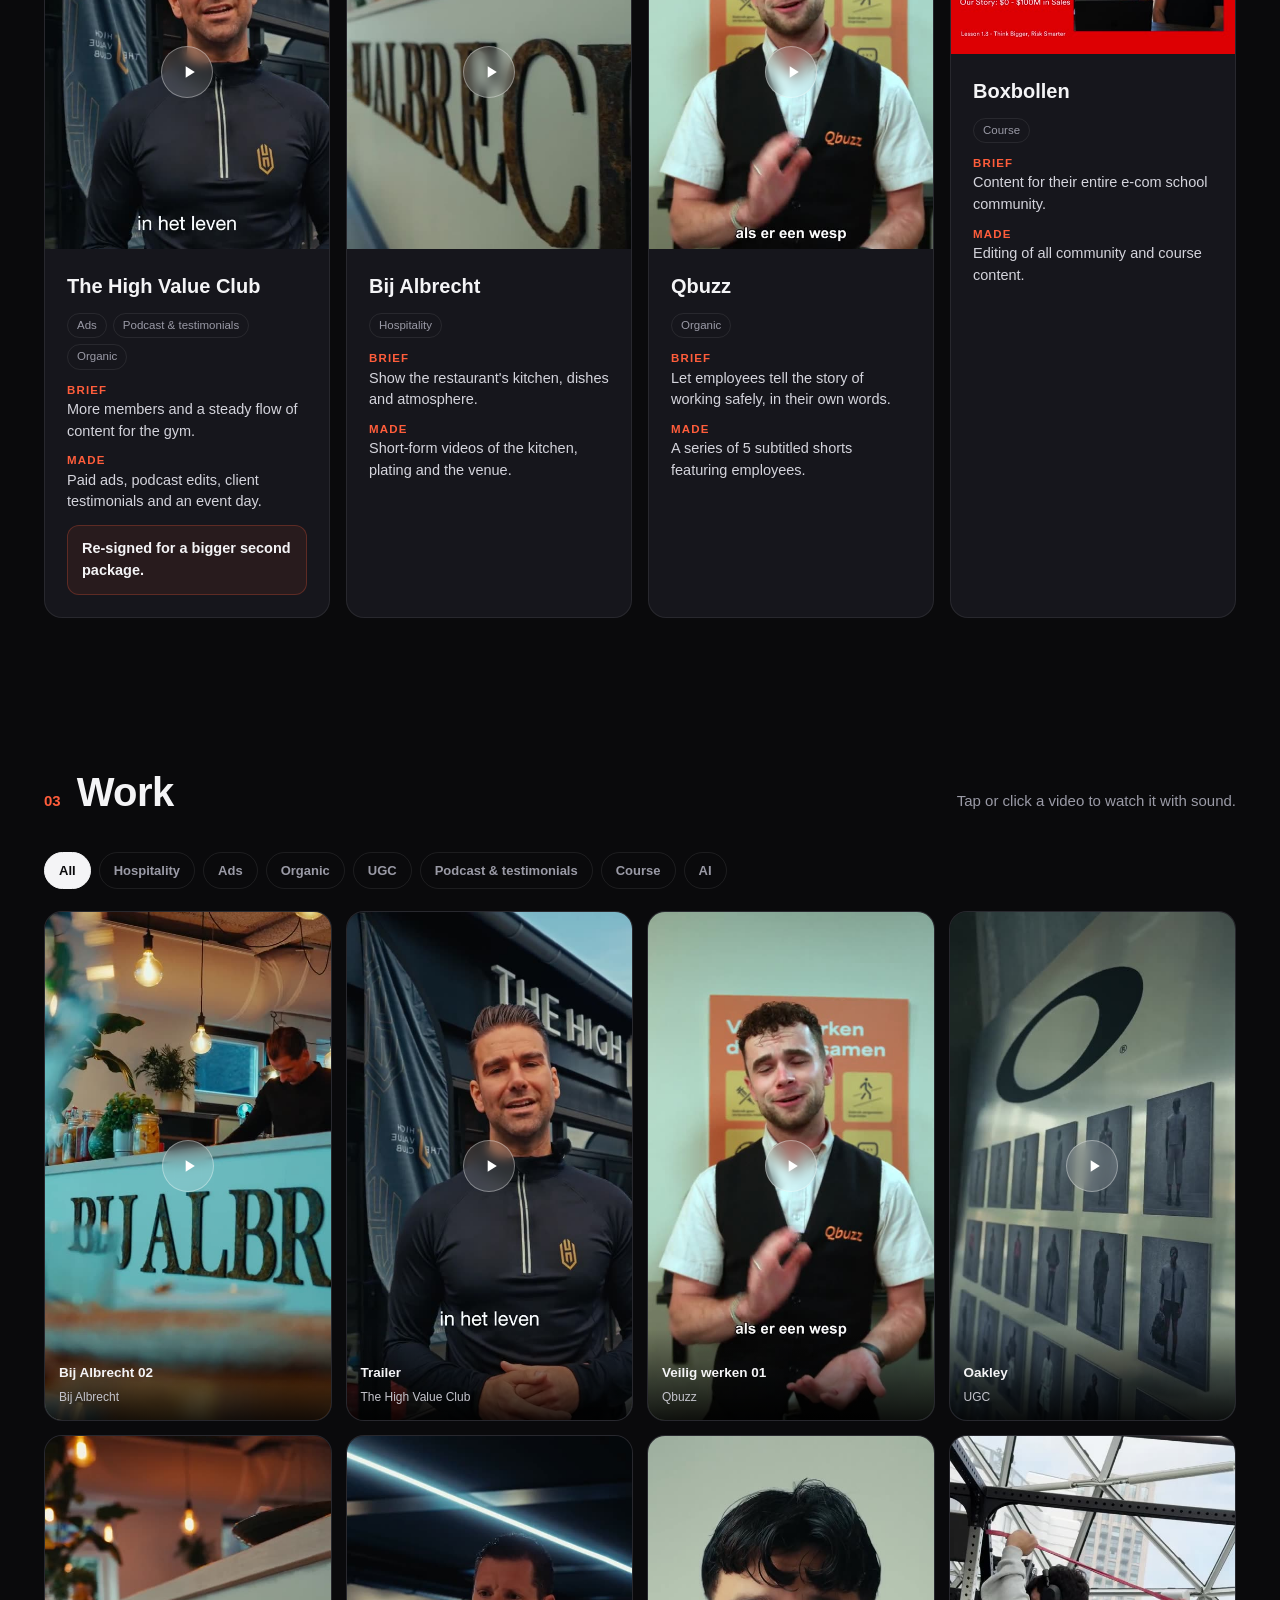
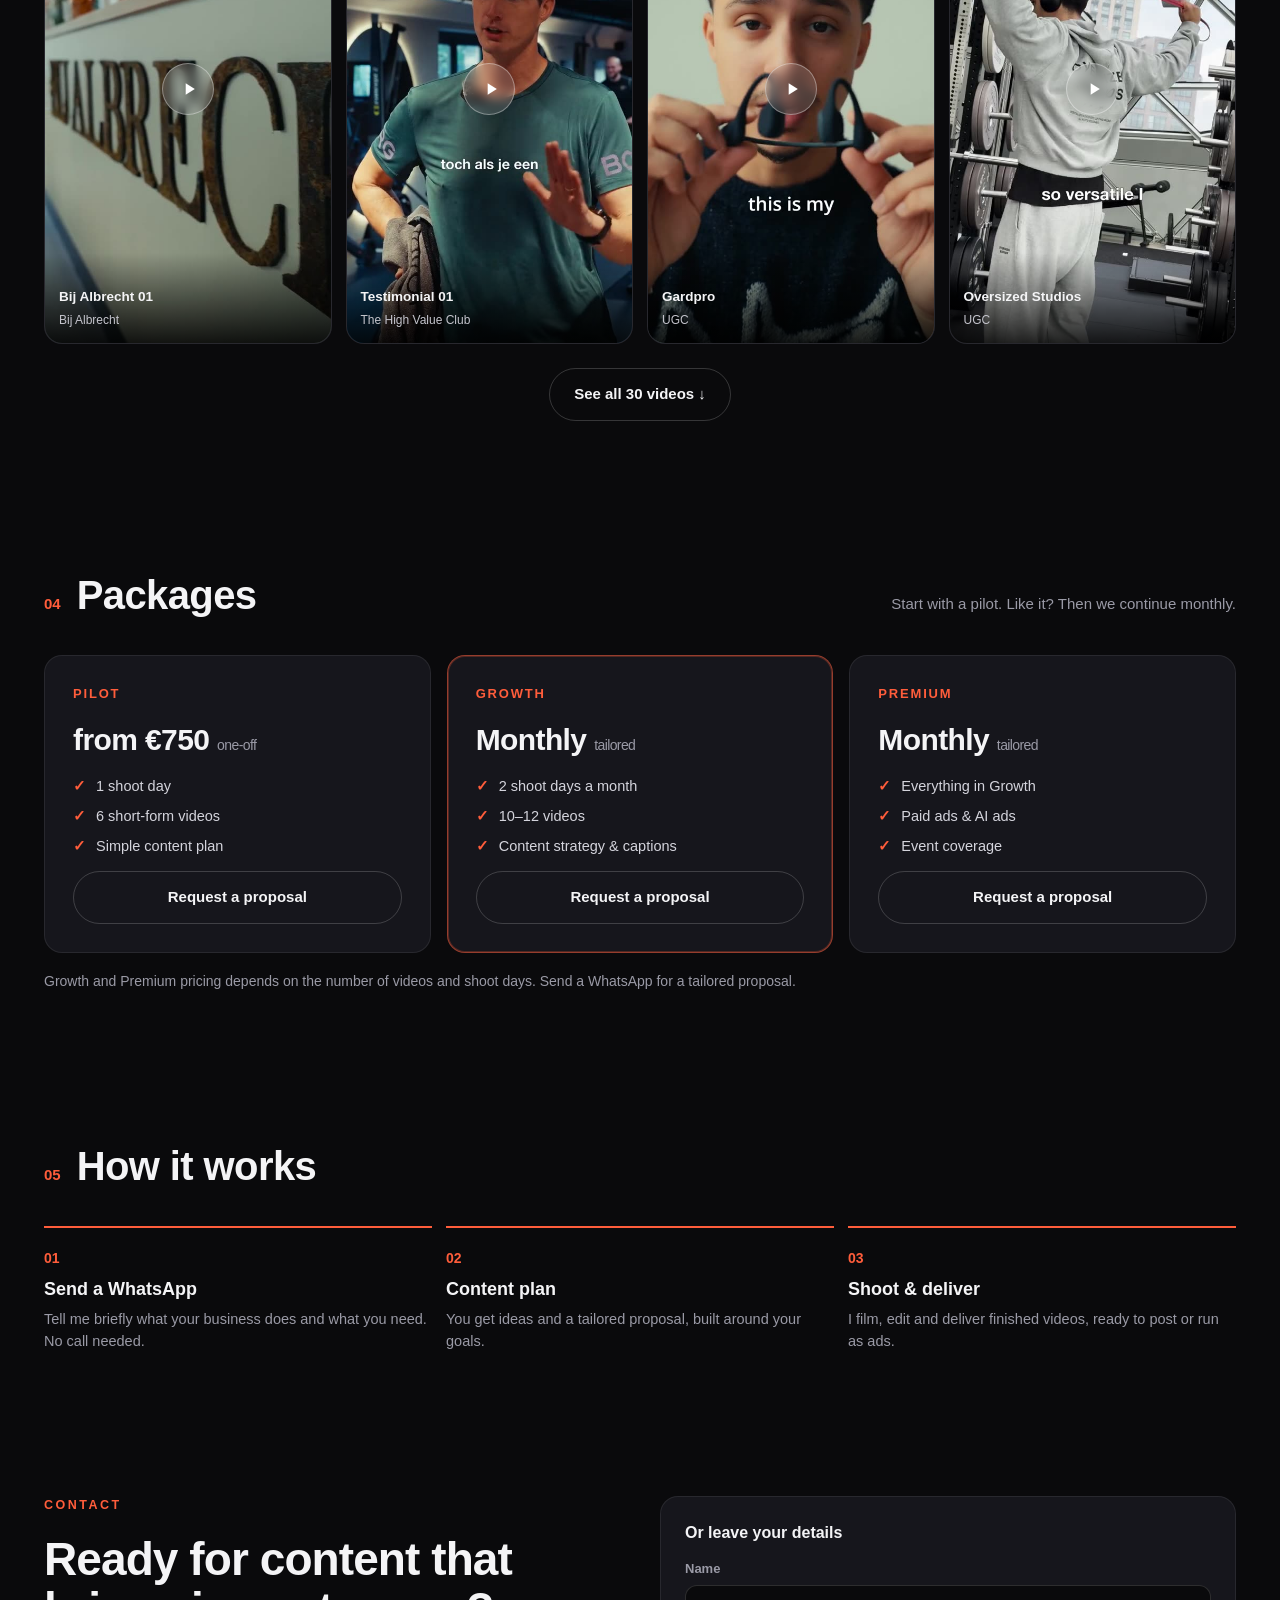
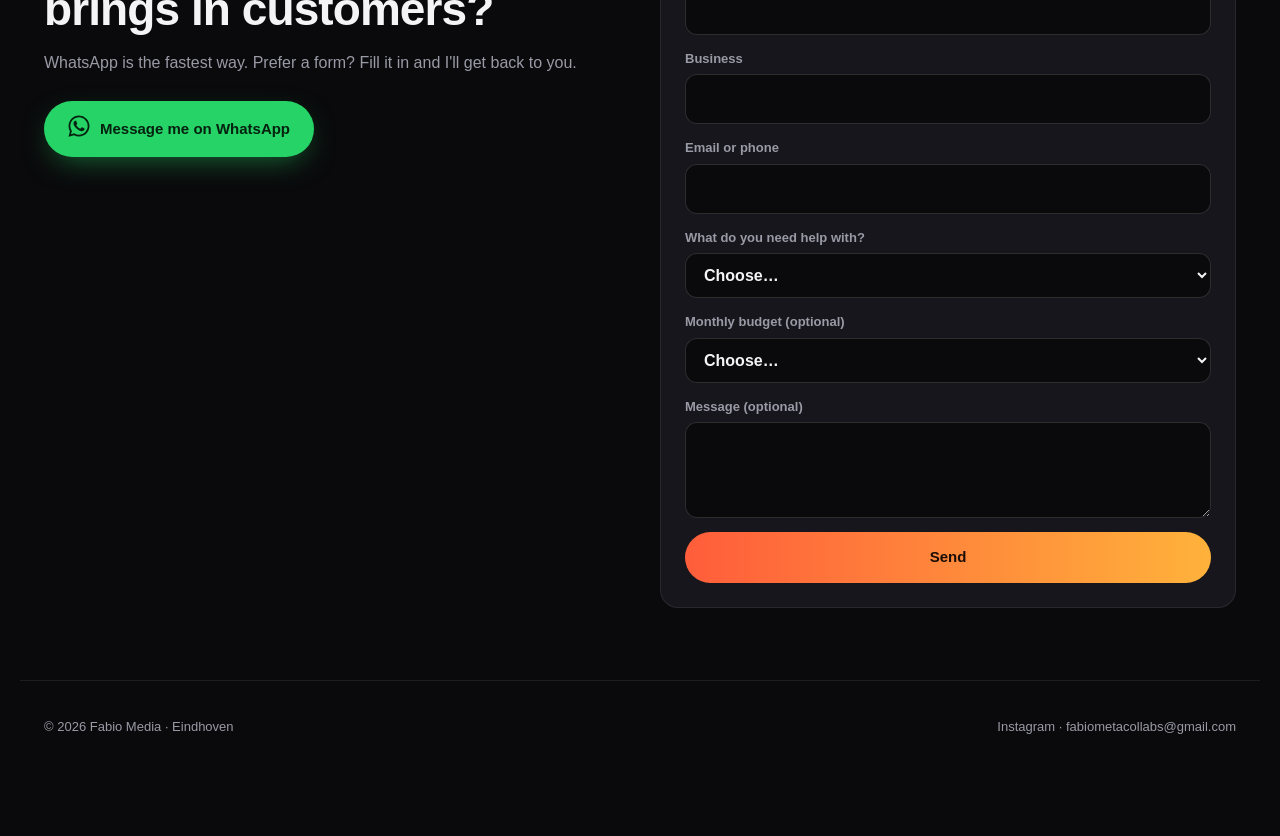
==== commit d537f035: "Fold the work grid and pick the language from the visitor's device The grid shows a highlight mix of" ====
--- a/index.html
+++ b/index.html
@@ -178,7 +178,9 @@
   .card:hover{transform:translateY(-4px);border-color:rgba(255,93,59,.45);box-shadow:0 18px 40px -18px rgba(0,0,0,.8)}
   .card video{display:block;width:100%;height:100%;background:#000;aspect-ratio:9/16;object-fit:cover}
   .card.wide video{aspect-ratio:16/9}
-  .card.hide{display:none}
+  .card.hide,.card.folded{display:none}
+  .more-wrap{display:flex;justify-content:center;margin-top:24px}
+  .more-wrap[hidden]{display:none}
   .meta{
     position:absolute;left:0;right:0;bottom:0;padding:34px 14px 12px;
     background:linear-gradient(180deg,transparent,rgba(0,0,0,.85));pointer-events:none;
@@ -398,6 +400,7 @@
     </div>
     <div class="filters" id="filters"></div>
     <div class="grid" id="grid"></div>
+    <div class="more-wrap"><button type="button" class="btn btn-ghost" id="more-btn"></button></div>
   </section>
 
   <section class="section" id="packages">
@@ -486,30 +489,31 @@
 
   // tag: ads | organic | ugc | podcast | ai     wide: true for 16:9 footage
   // tag: food | ads | podcast | organic | course | ugc | ai     wide: true for 16:9 footage
+  // The first 8 are a highlight mix: they are what the folded grid shows under "Alles".
   const WORK = [
+    { file:"work/albrecht-02.mp4",              title:"Bij Albrecht 02",      client:"Bij Albrecht",        tag:"food" },
+    { file:"work/hvc-trailer.mp4",              title:"Trailer",              client:"The High Value Club", tag:"ads" },
+    { file:"work/qbuzz-04.mp4",                 title:"Veilig werken 01",     client:"Qbuzz",               tag:"organic" },
+    { file:"work/ugc-oakley.mp4",               title:"Oakley",               client:"UGC",                 tag:"ugc" },
     { file:"work/albrecht-01.mp4",              title:"Bij Albrecht 01",      client:"Bij Albrecht",        tag:"food" },
-    { file:"work/albrecht-02.mp4",              title:"Bij Albrecht 02",      client:"Bij Albrecht",        tag:"food" },
+    { file:"work/hvc-testimonial-01.mp4",       title:"Testimonial 01",       client:"The High Value Club", tag:"podcast" },
+    { file:"work/ugc-gardpro.mp4",              title:"Gardpro",              client:"UGC",                 tag:"ugc" },
+    { file:"work/ugc-oversized-studios.mp4",    title:"Oversized Studios",    client:"UGC",                 tag:"ugc" },
     { file:"work/albrecht-03.mp4",              title:"Bij Albrecht 03",      client:"Bij Albrecht",        tag:"food" },
-    { file:"work/hvc-trailer.mp4",              title:"Trailer",              client:"The High Value Club", tag:"ads" },
-    { file:"work/hvc-testimonial-01.mp4",       title:"Testimonial 01",       client:"The High Value Club", tag:"podcast" },
     { file:"work/hvc-testimonial-02.mp4",       title:"Testimonial 02",       client:"The High Value Club", tag:"podcast" },
     { file:"work/hvc-testimonial-03.mp4",       title:"Testimonial 03",       client:"The High Value Club", tag:"podcast" },
     { file:"work/hvc-testimonial-04.mp4",       title:"Testimonial 04",       client:"The High Value Club", tag:"podcast" },
     { file:"work/hvc-culture-insights-01.mp4",  title:"Culture Insights 01",  client:"The High Value Club", tag:"podcast" },
     { file:"work/hvc-culture-insights-02.mp4",  title:"Culture Insights 02",  client:"The High Value Club", tag:"podcast" },
     { file:"work/hvc-coaches-corner.mp4",       title:"Coaches Corner",       client:"The High Value Club", tag:"organic" },
-    { file:"work/qbuzz-04.mp4",                 title:"Veilig werken 01",     client:"Qbuzz",               tag:"organic" },
     { file:"work/qbuzz-01.mp4",                 title:"Veilig werken 02",     client:"Qbuzz",               tag:"organic" },
     { file:"work/qbuzz-02.mp4",                 title:"Veilig werken 03",     client:"Qbuzz",               tag:"organic" },
     { file:"work/qbuzz-03.mp4",                 title:"Veilig werken 04",     client:"Qbuzz",               tag:"organic" },
     { file:"work/qbuzz-05.mp4",                 title:"Veilig werken 05",     client:"Qbuzz",               tag:"organic" },
     { file:"work/boxbollen-module-1.mp4",       title:"Ecom School — Module 1", client:"Boxbollen",         tag:"course", wide:true },
     { file:"work/boxbollen-module-6.mp4",       title:"Ecom School — Module 6", client:"Boxbollen",         tag:"course", wide:true },
-    { file:"work/ugc-oakley.mp4",               title:"Oakley",               client:"UGC",                 tag:"ugc" },
-    { file:"work/ugc-oversized-studios.mp4",    title:"Oversized Studios",    client:"UGC",                 tag:"ugc" },
     { file:"work/ugc-comma-football-01.mp4",    title:"Comma Football",       client:"UGC",                 tag:"ugc" },
     { file:"work/ugc-comma-football-02.mp4",    title:"Comma Football II",    client:"UGC",                 tag:"ugc" },
-    { file:"work/ugc-gardpro.mp4",              title:"Gardpro",              client:"UGC",                 tag:"ugc" },
     { file:"work/ugc-hears-sleep.mp4",          title:"Hears — Sleep",        client:"UGC",                 tag:"ugc" },
     { file:"work/ugc-hears-club.mp4",           title:"Hears — Club",         client:"UGC",                 tag:"ugc" },
     { file:"work/ugc-retropia.mp4",             title:"Retropia",             client:"UGC",                 tag:"ugc" },
@@ -572,6 +576,7 @@
       "case.qbuzz.result":"",
       "work.title":"Werk","work.desc":"Tik of klik op een video om hem met geluid te bekijken.",
       "swipe":"Swipe voor meer →","lb.count":"van",
+      "work.all":"Bekijk alle {n} video's ↓","work.less":"Toon minder ↑",
       "filter.all":"Alles","filter.food":"Horeca","filter.ads":"Ads","filter.organic":"Organisch","filter.course":"Cursus","filter.ugc":"UGC","filter.podcast":"Podcast & testimonials","filter.ai":"AI",
       "pkg.title":"Pakketten","pkg.desc":"Start met een pilot. Bevalt het? Dan gaan we maandelijks verder.",
       "pkg.pilot.n":"Pilot","pkg.pilot.p":"vanaf €750","pkg.pilot.s":"eenmalig",
@@ -624,6 +629,7 @@
       "case.qbuzz.result":"",
       "work.title":"Work","work.desc":"Tap or click a video to watch it with sound.",
       "swipe":"Swipe for more →","lb.count":"of",
+      "work.all":"See all {n} videos ↓","work.less":"Show less ↑",
       "filter.all":"All","filter.food":"Hospitality","filter.ads":"Ads","filter.organic":"Organic","filter.course":"Course","filter.ugc":"UGC","filter.podcast":"Podcast & testimonials","filter.ai":"AI",
       "pkg.title":"Packages","pkg.desc":"Start with a pilot. Like it? Then we continue monthly.",
       "pkg.pilot.n":"Pilot","pkg.pilot.p":"from €750","pkg.pilot.s":"one-off",
@@ -655,7 +661,15 @@
   // Each video has a poster frame next to it with the same name and a .jpg extension.
   const poster = f => encodeURI("assets/" + f.replace(/\.[^.]+$/, ".jpg"));
 
-  let lang = "nl";
+  // Language: the visitor's own choice wins; otherwise Dutch for devices set to Dutch or
+  // in the Dutch time zone, English for everyone else. No IP lookup, so nothing leaves the browser.
+  function detectLang(){
+    const langs = navigator.languages || [navigator.language || ""];
+    if (langs.some(l => /^nl\b/i.test(l))) return "nl";
+    try { if (Intl.DateTimeFormat().resolvedOptions().timeZone === "Europe/Amsterdam") return "nl"; } catch(e){}
+    return "en";
+  }
+  let lang = detectLang();
   try { const saved = localStorage.getItem("lang"); if (saved === "nl" || saved === "en") lang = saved; } catch(e){}
   const t = k => T[lang][k] ?? T.nl[k] ?? "";
 
@@ -827,14 +841,34 @@
     document.getElementById("filters").innerHTML = used.map(k =>
       `<button type="button" data-f="${k}" class="${k === filter ? "on" : ""}">${t("filter." + k)}</button>`).join("");
   }
+  // The grid starts folded to the first few videos of the current filter.
+  let expanded = false;
+  const foldAt = () => touchLayout.matches ? 6 : 8;
   function applyFilter(){
-    document.querySelectorAll("#grid .card").forEach(c =>
-      c.classList.toggle("hide", filter !== "all" && c.dataset.tag !== filter));
+    let shown = 0;
+    document.querySelectorAll("#grid .card").forEach(c => {
+      const match = filter === "all" || c.dataset.tag === filter;
+      c.classList.toggle("hide", !match);
+      c.classList.toggle("folded", match && !expanded && shown >= foldAt());
+      if (match) shown++;
+    });
     document.querySelectorAll("#filters button").forEach(b => b.classList.toggle("on", b.dataset.f === filter));
-  }
+    const btn = document.getElementById("more-btn");
+    btn.parentElement.hidden = shown <= foldAt();
+    btn.textContent = expanded ? t("work.less") : t("work.all").replace("{n}", shown);
+  }
+  document.getElementById("more-btn").addEventListener("click", () => {
+    expanded = !expanded;
+    if (!expanded) {
+      if (activeVideo) { stop(activeVideo); activeVideo = null; }
+      document.getElementById("work").scrollIntoView({ behavior:"smooth" });
+    }
+    applyFilter();
+  });
   document.getElementById("filters").addEventListener("click", e => {
     const b = e.target.closest("button"); if (!b) return;
     filter = b.dataset.f;
+    expanded = false;
     if (activeVideo) { stop(activeVideo); activeVideo = null; }
     applyFilter();
   });
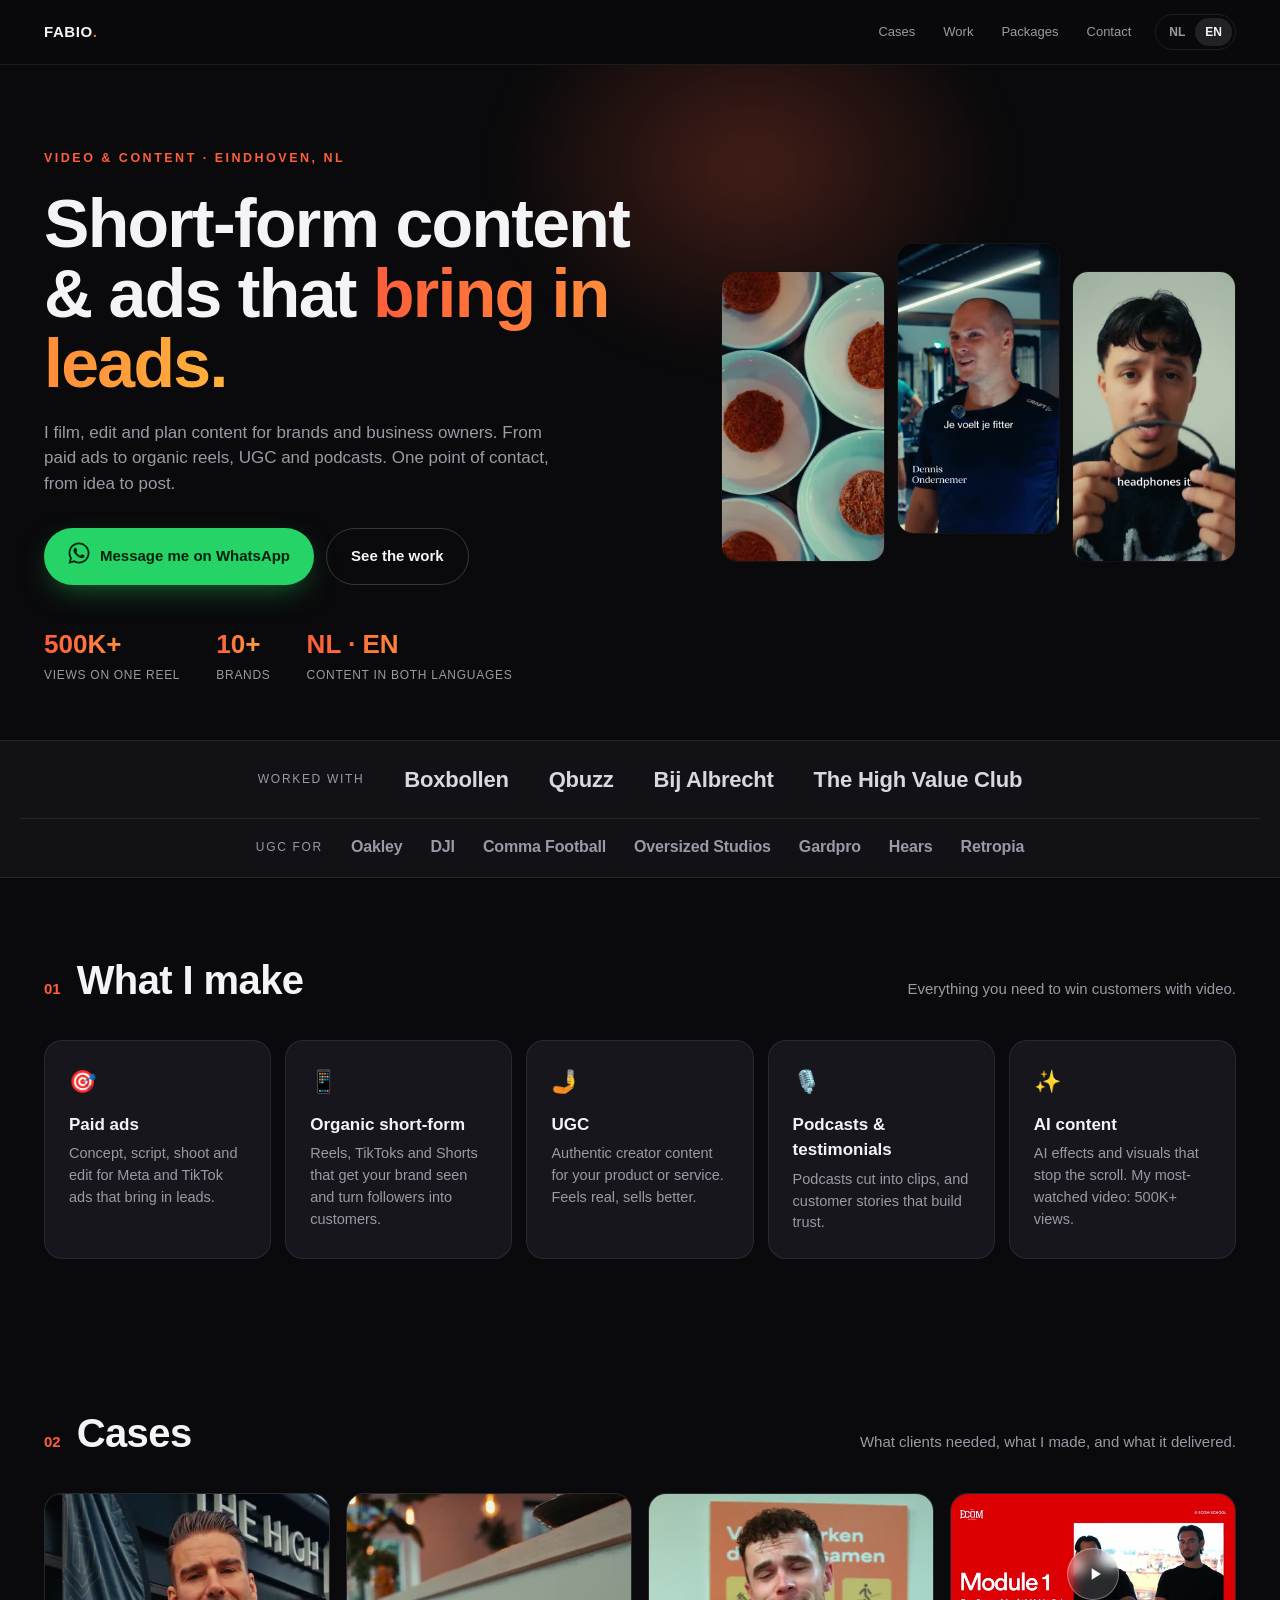
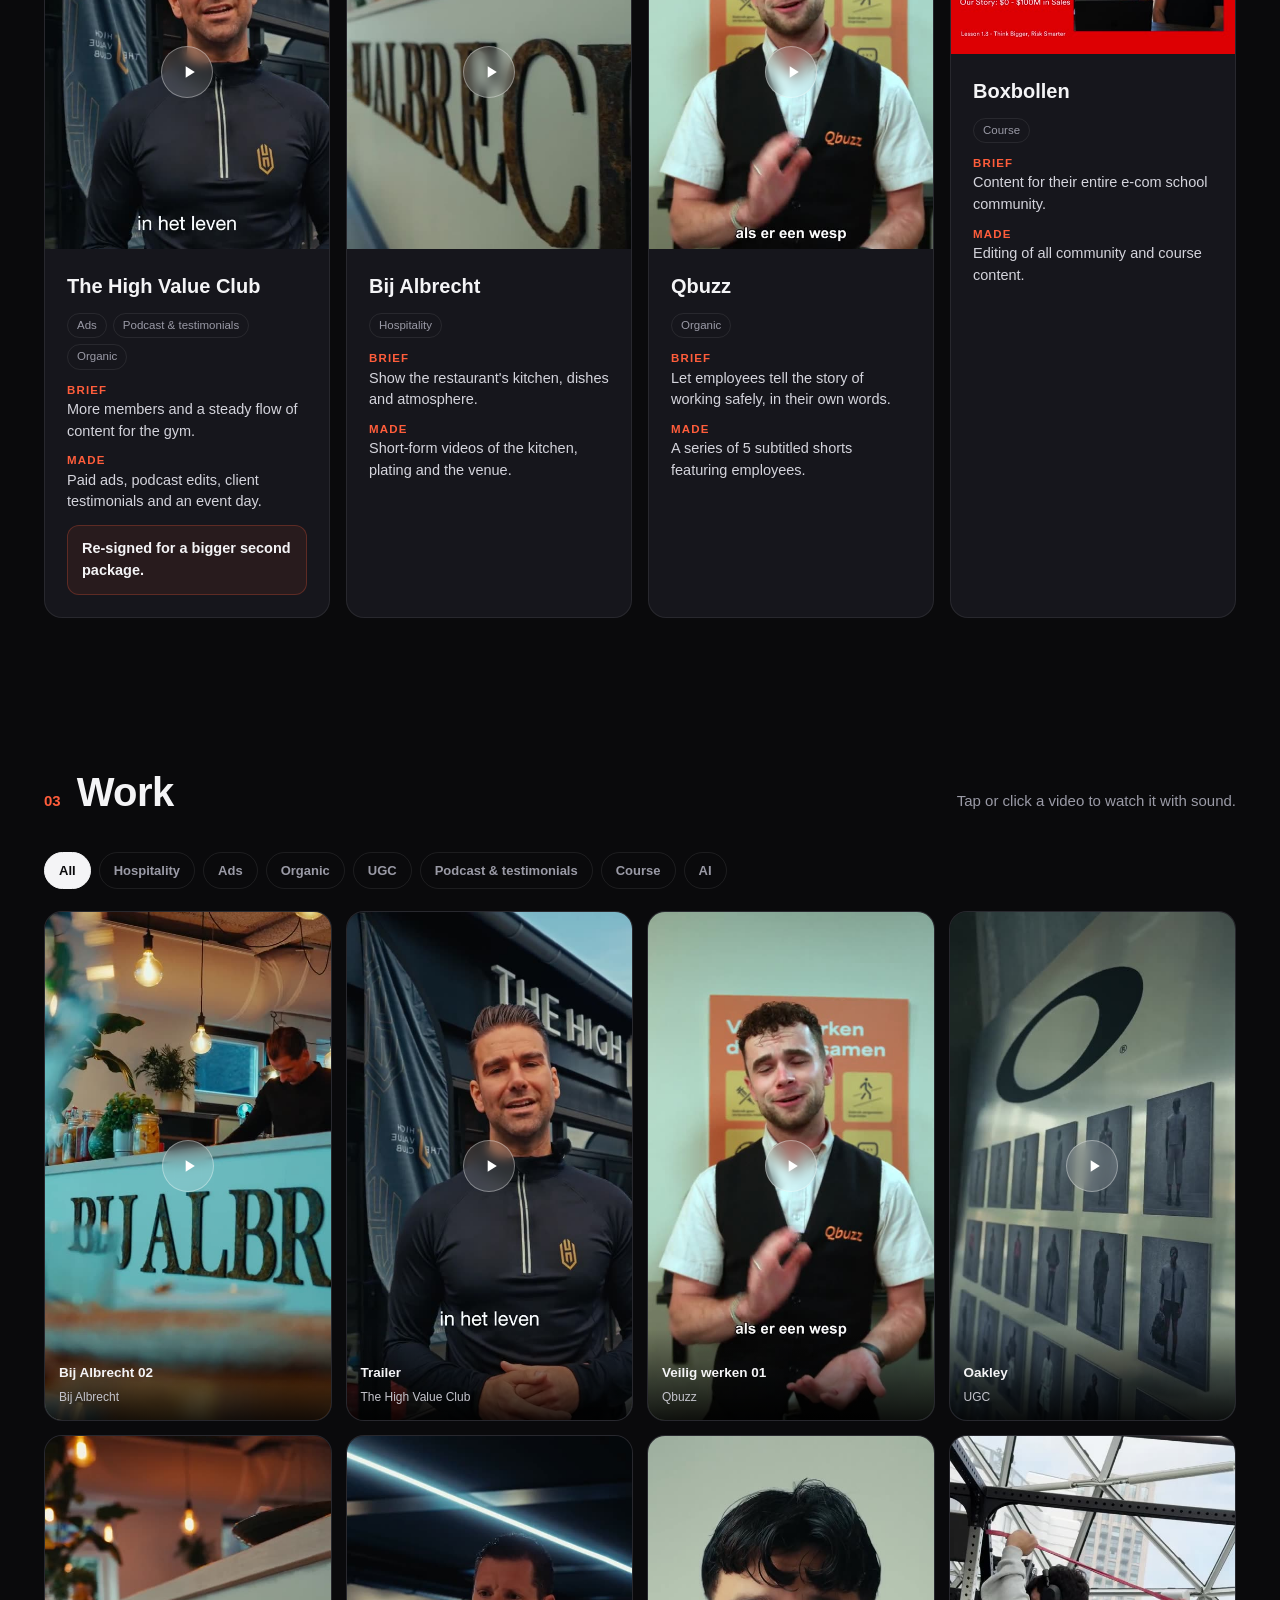
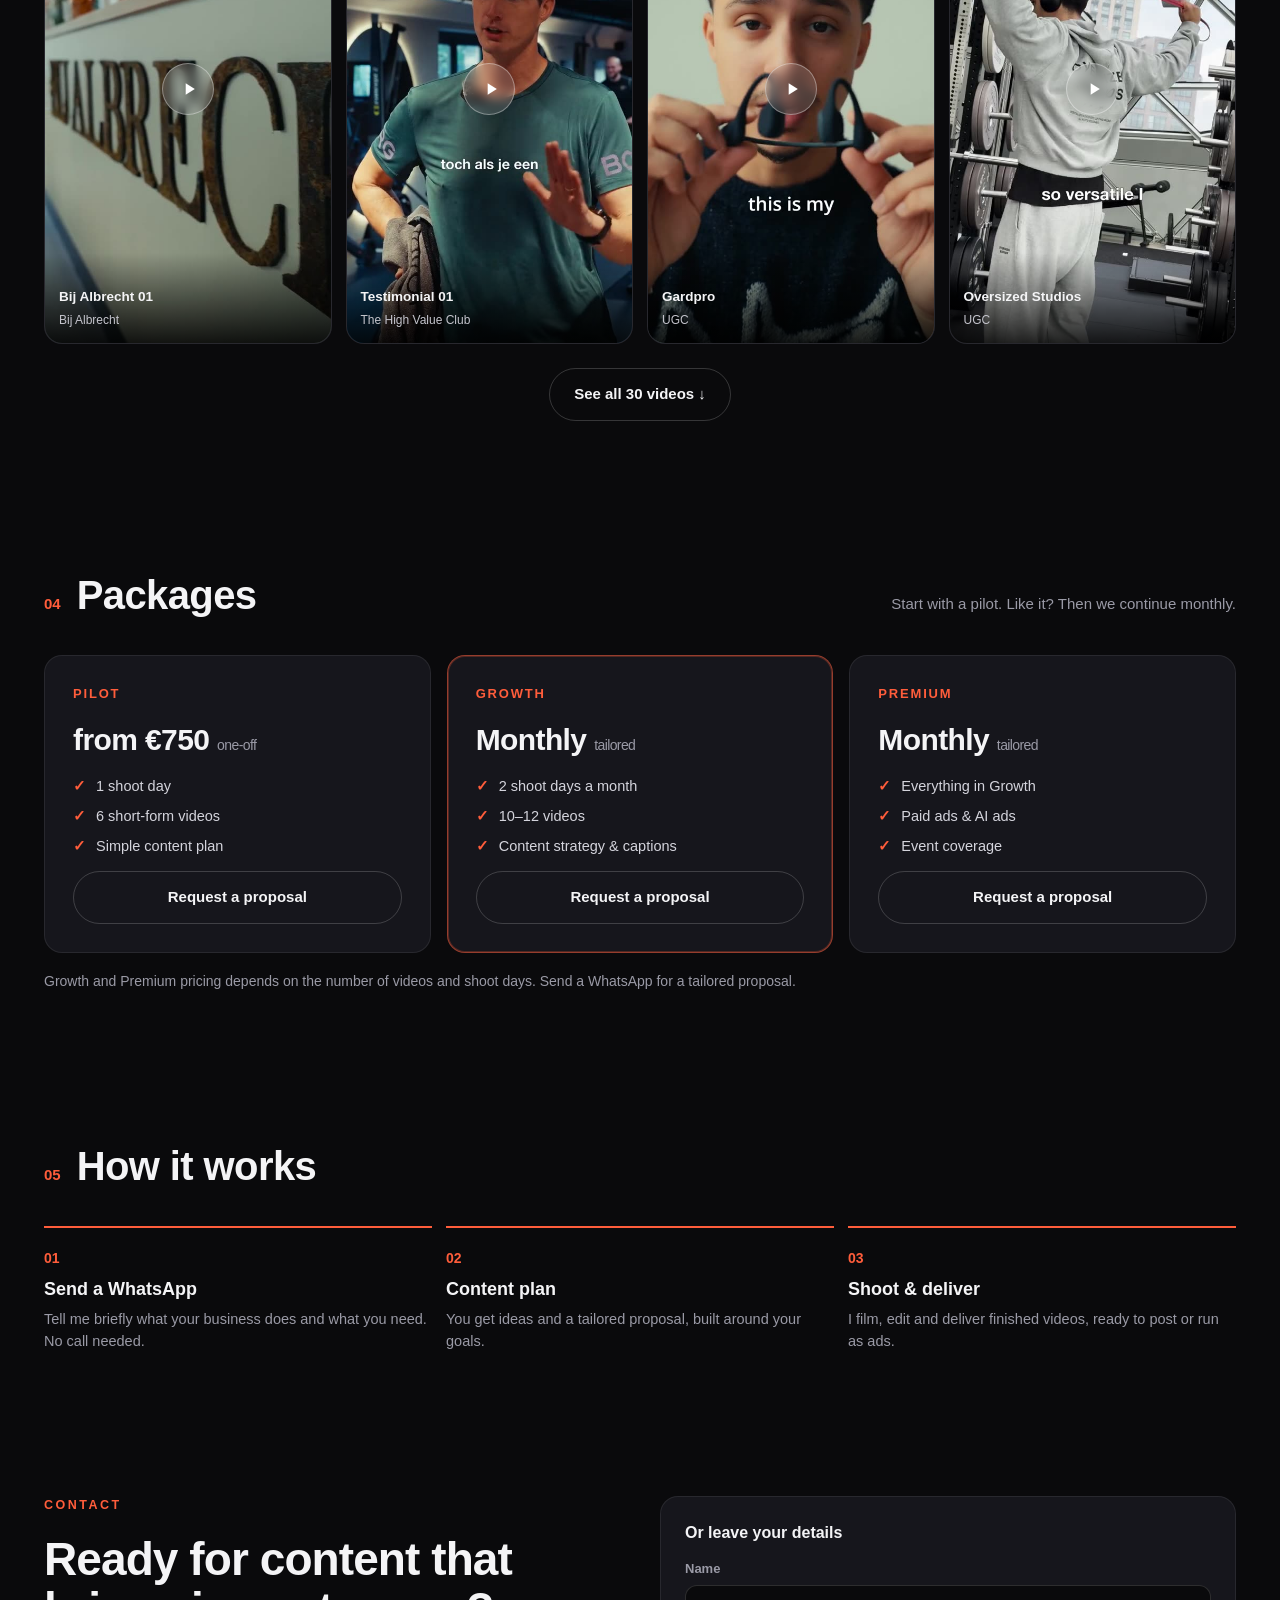
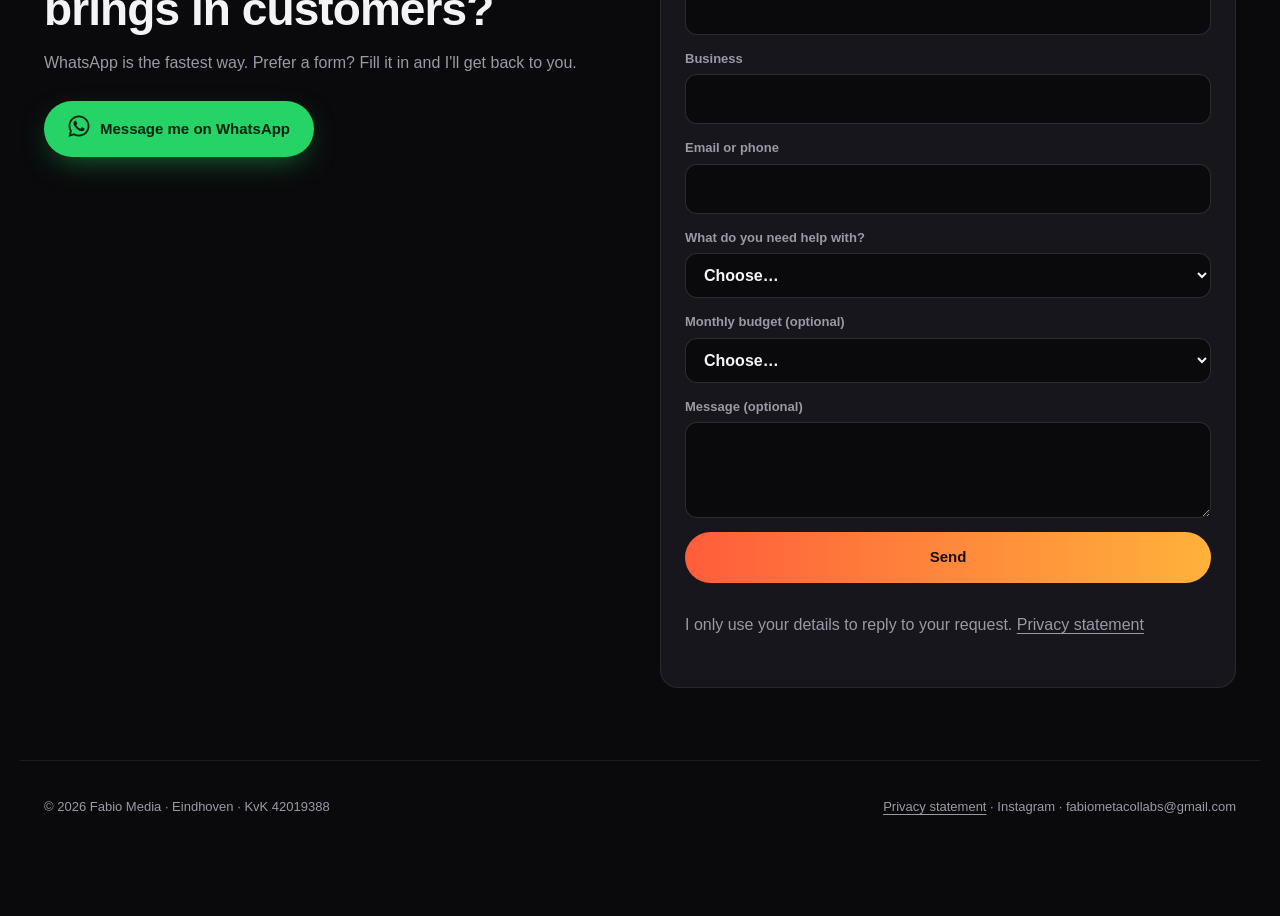
==== commit 6d04cb88: "Add a Dutch and English privacy statement and KvK details The statement covers the contact form, For" ====
--- a/index.html
+++ b/index.html
@@ -248,6 +248,23 @@
   }
   .wa-float:hover{transform:scale(1.06)}
   .wa-float.away{opacity:0;transform:scale(.6);pointer-events:none}
+
+  /* privacy statement */
+  .form-note{font-size:13px;color:var(--muted)}
+  .form-note a,footer a[data-legal]{text-decoration:underline;text-underline-offset:3px}
+  .legal{position:fixed;inset:0;z-index:90;background:rgba(0,0,0,.75);display:none;align-items:center;justify-content:center;padding:16px}
+  .legal.open{display:flex}
+  .legal-panel{
+    position:relative;width:100%;max-width:640px;max-height:min(86vh,86dvh);overflow-y:auto;
+    background:var(--card);border:1px solid var(--line);border-radius:var(--radius);padding:28px 24px 24px;
+  }
+  .legal-close{position:absolute;top:12px;right:12px}
+  .legal-panel h2{font-size:24px;margin:0 48px 4px 0}
+  .legal-panel .updated{color:var(--muted);font-size:13px;margin-bottom:18px}
+  .legal-panel h3{font-size:15px;margin:18px 0 6px}
+  .legal-panel p,.legal-panel li{font-size:14.5px;color:#d4d4dc}
+  .legal-panel ul{padding-left:18px;display:grid;gap:4px}
+  .legal-panel a{color:var(--accent2)}
   .wa-float{transition:transform .2s,opacity .2s}
 
   footer{
@@ -461,14 +478,22 @@
         <label><span data-i18n="form.msg"></span><textarea name="bericht"></textarea></label>
         <button class="btn submit" type="submit" data-i18n="form.send"></button>
         <div class="thanks" id="thanks" data-i18n="form.thanks"></div>
+        <p class="form-note"><span data-i18n="form.privacy"></span> <a href="#privacy" data-legal data-i18n="privacy.link"></a></p>
       </form>
     </div>
   </section>
 
   <footer>
-    <span>© <span id="yr"></span> Fabio Media · Eindhoven</span>
-    <span><a href="https://www.instagram.com/fabiometa_/" target="_blank" rel="noopener">Instagram</a> · <a href="mailto:fabiometacollabs@gmail.com">fabiometacollabs@gmail.com</a></span>
+    <span>© <span id="yr"></span> Fabio Media · Eindhoven · KvK 42019388</span>
+    <span><a href="#privacy" data-legal data-i18n="privacy.link"></a> · <a href="https://www.instagram.com/fabiometa_/" target="_blank" rel="noopener">Instagram</a> · <a href="mailto:fabiometacollabs@gmail.com">fabiometacollabs@gmail.com</a></span>
   </footer>
+
+  <div class="legal" id="legal" role="dialog" aria-modal="true" aria-labelledby="legal-title">
+    <div class="legal-panel">
+      <button type="button" class="lb-btn legal-close" aria-label="Close">✕</button>
+      <div id="legal-body"></div>
+    </div>
+  </div>
 
   <a class="wa-float js-wa" target="_blank" rel="noopener" aria-label="WhatsApp"><span class="wa-ic"></span></a>
 
@@ -597,6 +622,30 @@
       "form.contact":"E-mail of telefoon","form.need":"Waar heb je hulp bij nodig?","form.choose":"Kies…",
       "form.unsure":"Weet ik nog niet","form.budget":"Budget per maand (optioneel)","form.msg":"Bericht (optioneel)",
       "form.send":"Verstuur","form.thanks":"Bedankt! Ik neem zo snel mogelijk contact met je op.",
+      "form.privacy":"Ik gebruik je gegevens alleen om op je aanvraag te reageren.",
+      "privacy.link":"Privacyverklaring",
+      "privacy.html":`
+        <h2 id="legal-title">Privacyverklaring</h2>
+        <div class="updated">Fabio Media · laatst bijgewerkt oktober 2026</div>
+        <h3>Wie ben ik</h3>
+        <p>Fabio Media is een eenmanszaak uit Eindhoven, ingeschreven bij de KvK onder nummer 42019388. Vragen over je gegevens? Mail naar <a href="mailto:fabiometacollabs@gmail.com">fabiometacollabs@gmail.com</a>.</p>
+        <h3>Welke gegevens</h3>
+        <p>Alleen wat je zelf invult in het contactformulier (naam, bedrijf, e-mail of telefoonnummer, waar je hulp bij nodig hebt, budget en je bericht), of wat je stuurt via WhatsApp of e-mail.</p>
+        <h3>Waarvoor</h3>
+        <p>Om op je aanvraag te reageren en je een voorstel te sturen. De grondslag is je eigen verzoek (artikel 6 lid 1 sub b AVG). Ik verkoop je gegevens niet en gebruik ze niet voor reclame.</p>
+        <h3>Wie verwerkt ze nog meer</h3>
+        <ul>
+          <li><b>FormSubmit</b>: de dienst die het formulier naar mijn e-mail doorstuurt.</li>
+          <li><b>Google (Gmail)</b>: waar de e-mail binnenkomt.</li>
+          <li><b>Vimexx</b>: de hosting van deze website. De server bewaart technische logbestanden, met onder meer je IP-adres, voor beveiliging.</li>
+          <li><b>WhatsApp (Meta)</b>: alleen als je via WhatsApp contact opneemt, volgens het privacybeleid van WhatsApp.</li>
+        </ul>
+        <h3>Cookies</h3>
+        <p>Deze website gebruikt geen tracking- of analysecookies. Alleen je taalkeuze (NL/EN) wordt in je eigen browser opgeslagen, zodat de site die onthoudt. Die informatie wordt nergens naartoe gestuurd.</p>
+        <h3>Hoe lang</h3>
+        <p>Word je geen klant, dan verwijder ik je aanvraag na uiterlijk 12 maanden. Word je wel klant, dan bewaar ik je gegevens zolang de samenwerking loopt, en facturen 7 jaar omdat de wet dat verplicht.</p>
+        <h3>Je rechten</h3>
+        <p>Je mag je gegevens inzien, laten aanpassen of laten verwijderen, en bezwaar maken. Stuur daarvoor een mail. Ben je niet tevreden over hoe ik met je gegevens omga, dan kun je een klacht indienen bij de <a href="https://autoriteitpersoonsgegevens.nl" target="_blank" rel="noopener">Autoriteit Persoonsgegevens</a>.</p>`,
       "wa.msg":"Hoi Fabio, ik zag je portfolio en wil graag meer weten over content voor mijn bedrijf.",
     },
     en:{
@@ -650,6 +699,30 @@
       "form.contact":"Email or phone","form.need":"What do you need help with?","form.choose":"Choose…",
       "form.unsure":"Not sure yet","form.budget":"Monthly budget (optional)","form.msg":"Message (optional)",
       "form.send":"Send","form.thanks":"Thanks! I'll get back to you as soon as possible.",
+      "form.privacy":"I only use your details to reply to your request.",
+      "privacy.link":"Privacy statement",
+      "privacy.html":`
+        <h2 id="legal-title">Privacy statement</h2>
+        <div class="updated">Fabio Media · last updated October 2026</div>
+        <h3>Who I am</h3>
+        <p>Fabio Media is a sole trader (eenmanszaak) based in Eindhoven, the Netherlands, registered with the Dutch Chamber of Commerce (KvK) under number 42019388. Questions about your data? Email <a href="mailto:fabiometacollabs@gmail.com">fabiometacollabs@gmail.com</a>.</p>
+        <h3>What I collect</h3>
+        <p>Only what you enter in the contact form (name, business, email or phone, what you need, budget and your message), or what you send me through WhatsApp or email.</p>
+        <h3>Why</h3>
+        <p>To reply to your request and send you a proposal. The legal basis is your own request (Article 6(1)(b) GDPR). I don't sell your data or use it for advertising.</p>
+        <h3>Who else processes it</h3>
+        <ul>
+          <li><b>FormSubmit</b>: the service that forwards the form to my email.</li>
+          <li><b>Google (Gmail)</b>: where the email arrives.</li>
+          <li><b>Vimexx</b>: this website's host. The server keeps technical logs, including your IP address, for security.</li>
+          <li><b>WhatsApp (Meta)</b>: only if you contact me through WhatsApp, under WhatsApp's own privacy policy.</li>
+        </ul>
+        <h3>Cookies</h3>
+        <p>This website uses no tracking or analytics cookies. Only your language choice (NL/EN) is stored in your own browser so the site remembers it. It is never sent anywhere.</p>
+        <h3>How long</h3>
+        <p>If you don't become a client, I delete your request within 12 months. If you do, I keep your details for as long as we work together, and invoices for 7 years because Dutch law requires it.</p>
+        <h3>Your rights</h3>
+        <p>You can ask to see, correct or delete your data, or object to how it is used. Just send me an email. If you're unhappy with how I handle your data, you can complain to the Dutch Data Protection Authority, the <a href="https://autoriteitpersoonsgegevens.nl/en" target="_blank" rel="noopener">Autoriteit Persoonsgegevens</a>.</p>`,
       "wa.msg":"Hi Fabio, I saw your portfolio and I'd like to know more about content for my business.",
     },
   };
@@ -735,6 +808,24 @@
     waFloat.classList.toggle("away", onScreen.size > 0);
   });
   document.querySelectorAll(".btn-wa").forEach(el => waObserver.observe(el));
+
+  /* ---------- privacy statement ---------- */
+  const legal = document.getElementById("legal");
+  function openLegal(){
+    document.getElementById("legal-body").innerHTML = t("privacy.html");
+    legal.classList.add("open");
+    document.body.style.overflow = "hidden";
+  }
+  function closeLegal(){
+    legal.classList.remove("open");
+    document.body.style.overflow = "";
+    if (location.hash === "#privacy") history.replaceState(null, "", location.pathname + location.search);
+  }
+  document.addEventListener("click", e => {
+    if (e.target.closest("[data-legal]")) { e.preventDefault(); openLegal(); }
+    else if (e.target.closest(".legal-close") || e.target === legal) closeLegal();
+  });
+  addEventListener("keydown", e => { if (e.key === "Escape" && legal.classList.contains("open")) closeLegal(); });
 
   /* ---------- full-screen viewer ---------- */
   const lb = document.getElementById("lb");
@@ -952,6 +1043,7 @@
   });
 
   renderReel(); renderGrid(); render();
+  if (location.hash === "#privacy") openLegal();
   document.getElementById("yr").textContent = new Date().getFullYear();
 </script>
 </body>
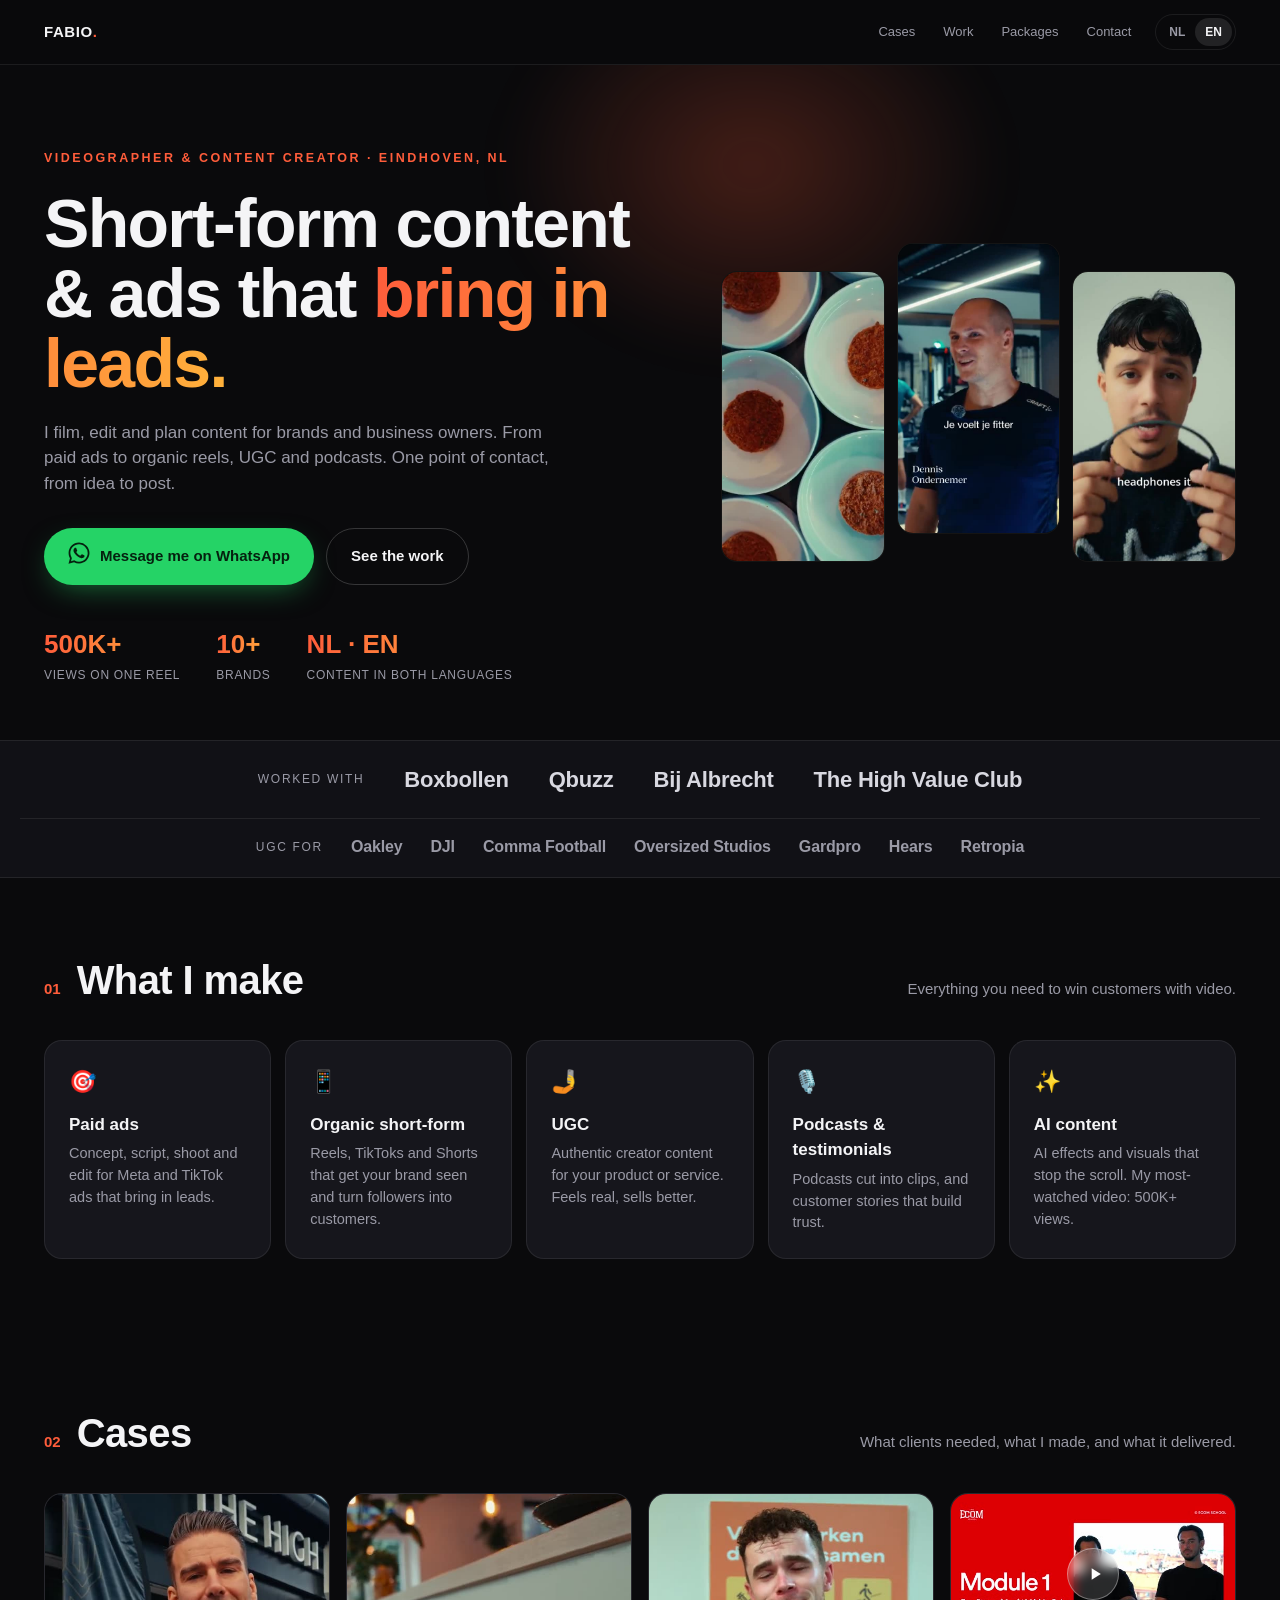
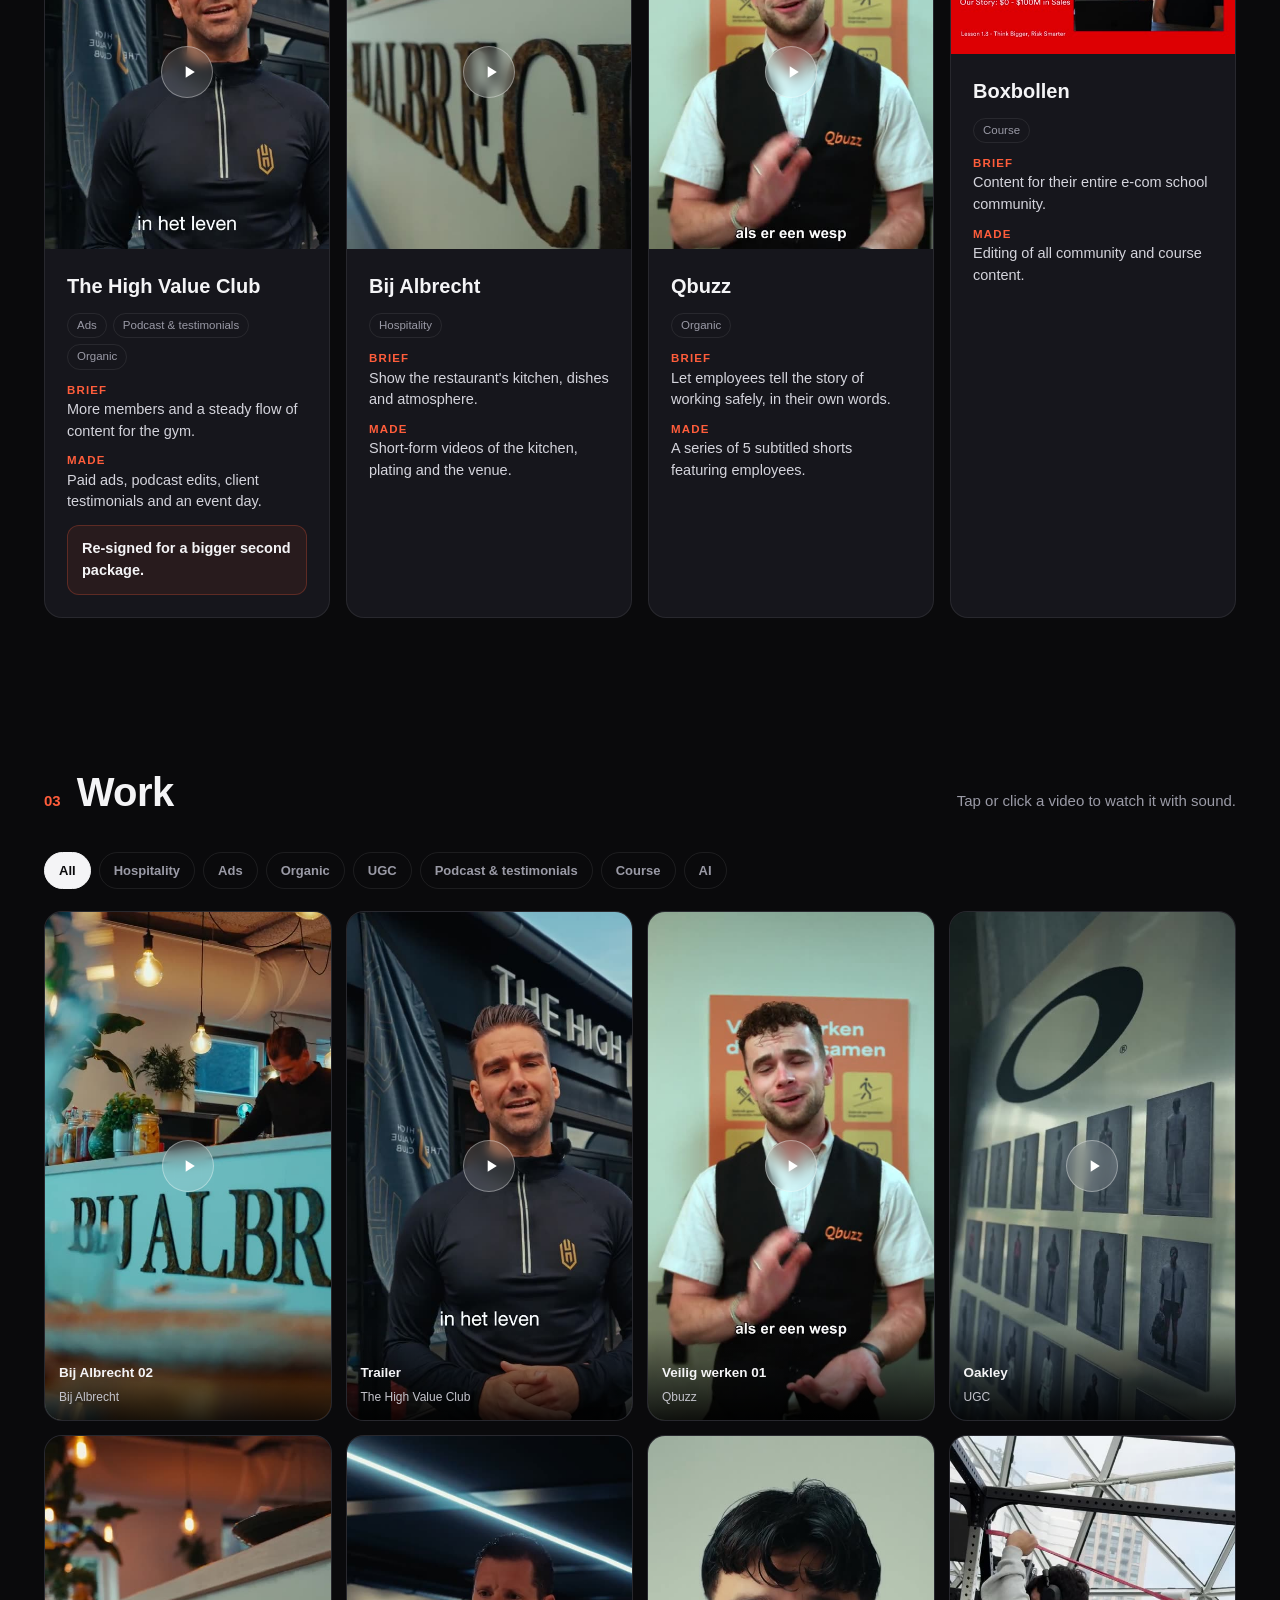
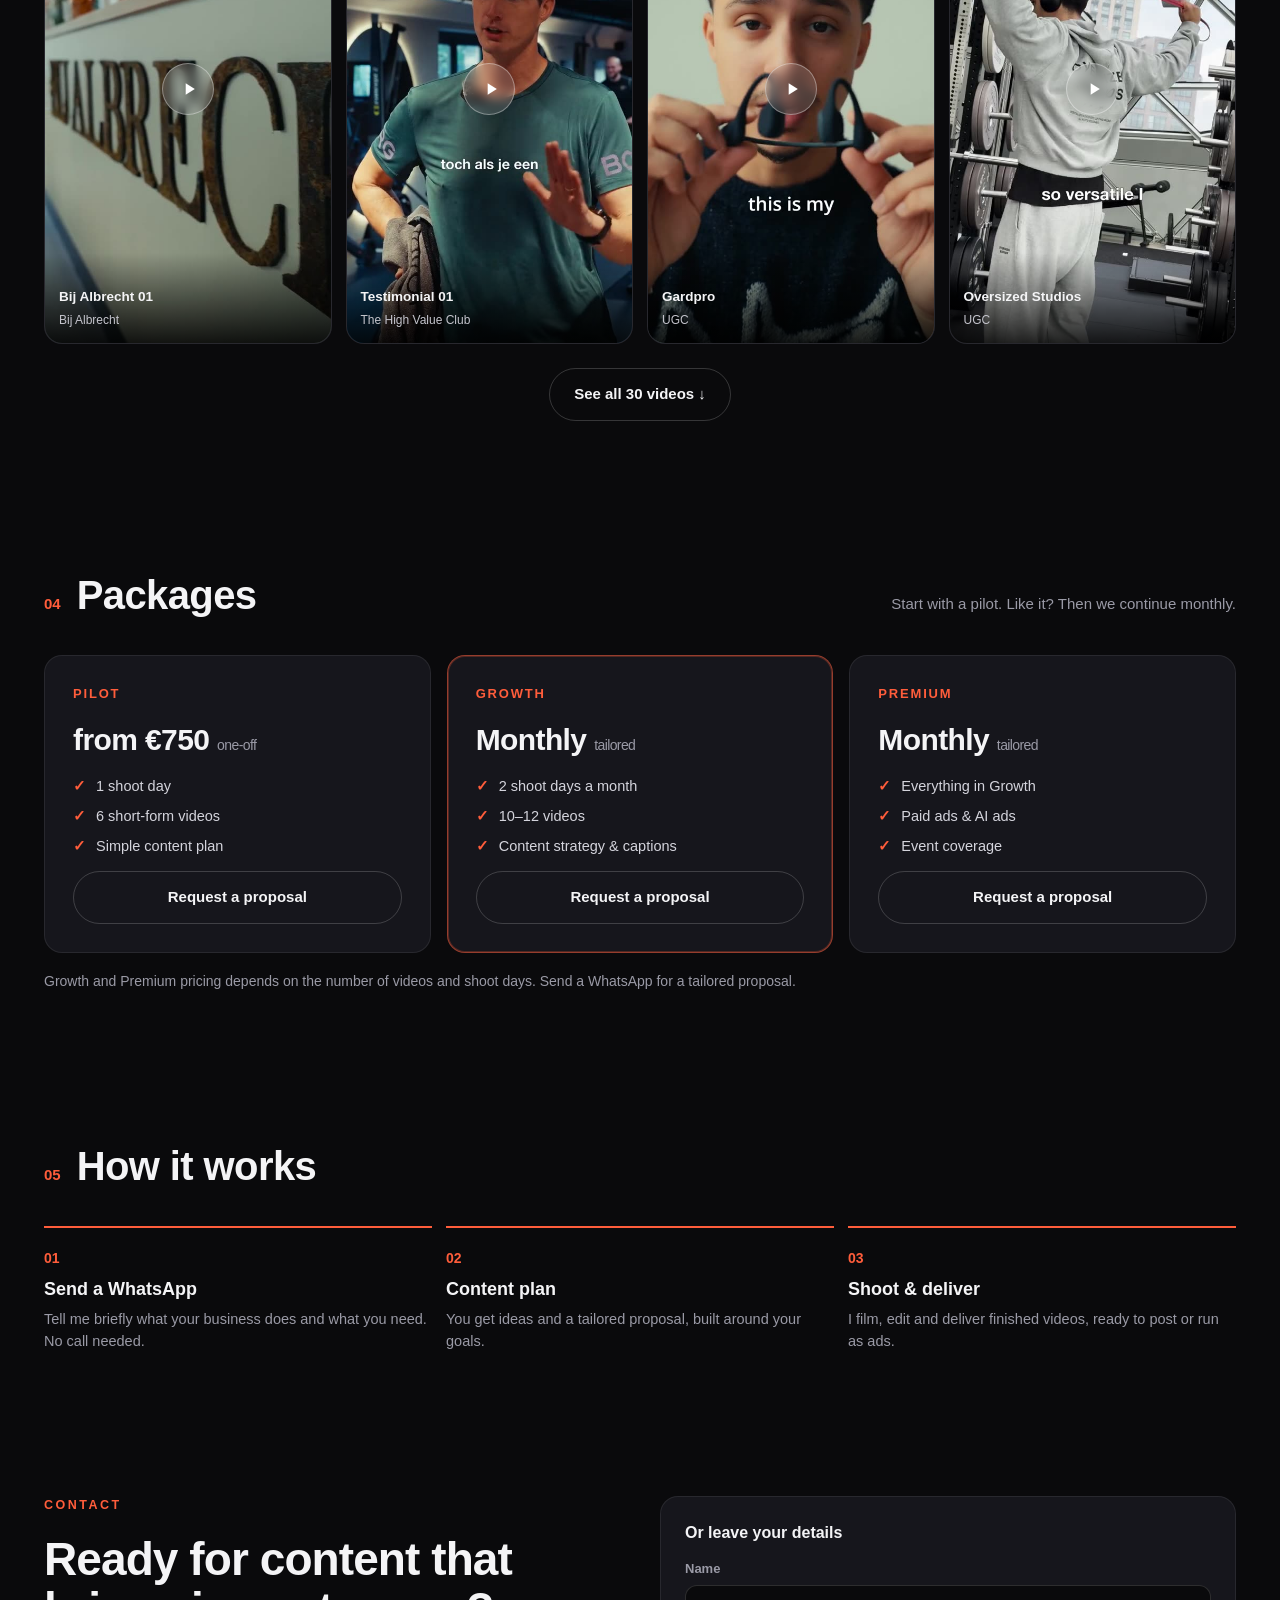
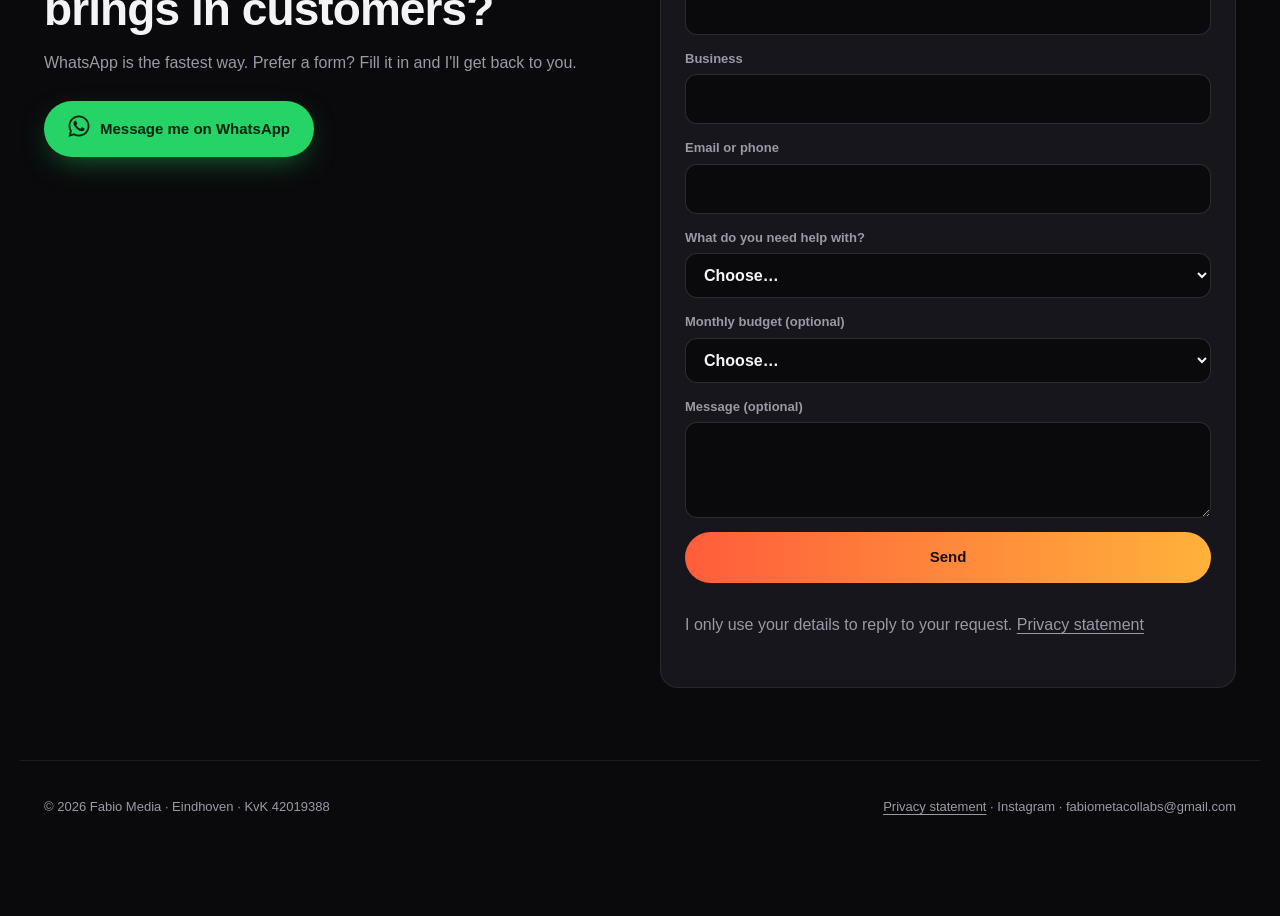
==== commit 504ca054: "Improve search ranking basics and send fabiometa.com to the portfolio - Title, description and eyebr" ====
--- a/index.html
+++ b/index.html
@@ -3,8 +3,55 @@
 <head>
 <meta charset="UTF-8" />
 <meta name="viewport" content="width=device-width, initial-scale=1.0, viewport-fit=cover" />
-<title>Fabio — Short-form content & ads die leads opleveren</title>
-<meta name="description" content="Videograaf in Eindhoven. Paid ads, organische short-form, UGC, podcast- en testimonial-edits voor merken en ondernemers. Gewerkt voor Boxbollen, Qbuzz, The High Value Club en Bij Albrecht." />
+<title>Videograaf Eindhoven | Short-form content & ads die leads opleveren | Fabio Media</title>
+<meta name="description" content="Videograaf in Eindhoven voor merken, horeca en ondernemers. Paid ads, reels, UGC, testimonials en podcast-edits die klanten opleveren. Gewerkt voor Boxbollen, Qbuzz, The High Value Club en Bij Albrecht." />
+<link rel="canonical" href="https://fabiometa.com/portfolio/" />
+<meta name="theme-color" content="#0a0a0c" />
+<link rel="icon" href="data:image/svg+xml,%3Csvg xmlns='http://www.w3.org/2000/svg' viewBox='0 0 64 64'%3E%3Crect width='64' height='64' rx='14' fill='%230a0a0c'/%3E%3Ctext x='14' y='46' font-family='Arial,sans-serif' font-weight='800' font-size='40' fill='%23f4f4f6'%3EF%3C/text%3E%3Ccircle cx='48' cy='44' r='5' fill='%23ff5d3b'/%3E%3C/svg%3E" />
+
+<!-- Link previews (WhatsApp, LinkedIn, Instagram DMs) -->
+<meta property="og:type" content="website" />
+<meta property="og:site_name" content="Fabio Media" />
+<meta property="og:locale" content="nl_NL" />
+<meta property="og:locale:alternate" content="en_GB" />
+<meta property="og:url" content="https://fabiometa.com/portfolio/" />
+<meta property="og:title" content="Fabio Media — Videograaf Eindhoven" />
+<meta property="og:description" content="Short-form content & ads die leads opleveren. Werk voor Boxbollen, Qbuzz, The High Value Club en Bij Albrecht." />
+<meta property="og:image" content="https://fabiometa.com/portfolio/assets/og-image.jpg" />
+<meta property="og:image:width" content="1200" />
+<meta property="og:image:height" content="630" />
+<meta name="twitter:card" content="summary_large_image" />
+
+<!-- Business details for Google -->
+<script type="application/ld+json">
+{
+  "@context": "https://schema.org",
+  "@type": "ProfessionalService",
+  "@id": "https://fabiometa.com/#business",
+  "name": "Fabio Media",
+  "description": "Videograaf en content creator in Eindhoven: paid ads, short-form content, UGC, testimonials en podcast-edits voor merken, horeca en ondernemers.",
+  "url": "https://fabiometa.com/portfolio/",
+  "image": "https://fabiometa.com/portfolio/assets/og-image.jpg",
+  "telephone": "+31682832393",
+  "email": "fabiometacollabs@gmail.com",
+  "address": { "@type": "PostalAddress", "addressLocality": "Eindhoven", "addressRegion": "Noord-Brabant", "addressCountry": "NL" },
+  "areaServed": [
+    { "@type": "City", "name": "Eindhoven" },
+    { "@type": "AdministrativeArea", "name": "Noord-Brabant" },
+    { "@type": "Country", "name": "Nederland" }
+  ],
+  "knowsLanguage": ["nl", "en"],
+  "sameAs": ["https://www.instagram.com/fabiometa_/"],
+  "founder": { "@type": "Person", "name": "Fabio" },
+  "makesOffer": [
+    { "@type": "Offer", "itemOffered": { "@type": "Service", "name": "Paid ads (Meta & TikTok)" } },
+    { "@type": "Offer", "itemOffered": { "@type": "Service", "name": "Organische short-form content" } },
+    { "@type": "Offer", "itemOffered": { "@type": "Service", "name": "UGC" } },
+    { "@type": "Offer", "itemOffered": { "@type": "Service", "name": "Podcast- en testimonialvideo's" } },
+    { "@type": "Offer", "itemOffered": { "@type": "Service", "name": "AI-content" } }
+  ]
+}
+</script>
 <style>
   :root{
     --bg:#0a0a0c;
@@ -338,10 +385,10 @@
     <div class="nav-inner">
       <a class="brand" href="#">FABIO<span>.</span></a>
       <div class="nav-links">
-        <a href="#cases" data-i18n="nav.cases"></a>
-        <a href="#work" data-i18n="nav.work"></a>
-        <a href="#packages" data-i18n="nav.packages"></a>
-        <a href="#contact" data-i18n="nav.contact"></a>
+        <a href="#cases" data-i18n="nav.cases">Cases</a>
+        <a href="#work" data-i18n="nav.work">Werk</a>
+        <a href="#packages" data-i18n="nav.packages">Pakketten</a>
+        <a href="#contact" data-i18n="nav.contact">Contact</a>
         <div class="lang" role="group" aria-label="Language">
           <button type="button" data-lang="nl">NL</button>
           <button type="button" data-lang="en">EN</button>
@@ -353,17 +400,17 @@
   <header class="hero">
     <div class="glow"></div>
     <div class="hero-text">
-      <div class="eyebrow" data-i18n="hero.eyebrow"></div>
-      <h1 data-i18n-html="hero.title"></h1>
-      <p class="lead" data-i18n="hero.lead"></p>
+      <div class="eyebrow" data-i18n="hero.eyebrow">Videograaf &amp; content creator · Eindhoven</div>
+      <h1 data-i18n-html="hero.title">Short-form content & ads die <em>leads opleveren.</em></h1>
+      <p class="lead" data-i18n="hero.lead">Ik film, edit en plan content voor merken en ondernemers. Van paid ads tot organische reels, UGC en podcasts. Eén aanspreekpunt, van idee tot post.</p>
       <div class="ctas">
-        <a class="btn btn-wa js-wa" target="_blank" rel="noopener"><span class="wa-ic"></span><span data-i18n="cta.wa"></span></a>
-        <a class="btn btn-ghost" href="#work" data-i18n="cta.work"></a>
+        <a class="btn btn-wa js-wa" href="https://wa.me/31682832393" target="_blank" rel="noopener"><span class="wa-ic"></span><span data-i18n="cta.wa">Stuur een WhatsApp</span></a>
+        <a class="btn btn-ghost" href="#work" data-i18n="cta.work">Bekijk werk</a>
       </div>
       <div class="stats">
-        <div class="stat"><div class="n">500K+</div><div class="l" data-i18n="stat.views"></div></div>
-        <div class="stat"><div class="n">10+</div><div class="l" data-i18n="stat.brands"></div></div>
-        <div class="stat"><div class="n">NL · EN</div><div class="l" data-i18n="stat.lang"></div></div>
+        <div class="stat"><div class="n">500K+</div><div class="l" data-i18n="stat.views">views op één reel</div></div>
+        <div class="stat"><div class="n">10+</div><div class="l" data-i18n="stat.brands">merken</div></div>
+        <div class="stat"><div class="n">NL · EN</div><div class="l" data-i18n="stat.lang">content in beide talen</div></div>
       </div>
     </div>
     <div class="reel" id="reel" aria-hidden="true"></div>
@@ -371,14 +418,14 @@
 
   <div class="clients">
     <div class="clients-inner">
-      <span class="label" data-i18n="clients.label"></span>
+      <span class="label" data-i18n="clients.label">Gewerkt voor</span>
       <span class="name">Boxbollen</span>
       <span class="name">Qbuzz</span>
       <span class="name">Bij Albrecht</span>
       <span class="name">The High Value Club</span>
     </div>
     <div class="clients-inner ugc-row">
-      <span class="label" data-i18n="clients.ugc"></span>
+      <span class="label" data-i18n="clients.ugc">UGC voor</span>
       <span class="name">Oakley</span>
       <span class="name">DJI</span>
       <span class="name">Comma Football</span>
@@ -392,28 +439,77 @@
   <section class="section" id="services">
     <div class="sec-head">
       <span class="idx">01</span>
-      <h2 data-i18n="services.title"></h2>
-      <span class="desc" data-i18n="services.desc"></span>
-    </div>
-    <div class="services" id="services-list"></div>
-    <p class="swipe-hint" data-i18n="swipe"></p>
+      <h2 data-i18n="services.title">Wat ik maak</h2>
+      <span class="desc" data-i18n="services.desc">Alles wat je nodig hebt om met video klanten binnen te halen.</span>
+    </div>
+    <div class="services" id="services-list"><!--pre--><div class="service"><div class="ic">🎯</div>
+        <h3>Paid ads</h3><p>Concept, script, opname en edit voor Meta- en TikTok-advertenties die leads opleveren.</p></div>
+      <div class="service"><div class="ic">📱</div>
+        <h3>Organische short-form</h3><p>Reels, TikToks en Shorts die je merk zichtbaar maken en volgers omzetten in klanten.</p></div>
+      <div class="service"><div class="ic">🤳</div>
+        <h3>UGC</h3><p>Authentieke creator-content voor je product of dienst. Voelt echt, verkoopt beter.</p></div>
+      <div class="service"><div class="ic">🎙️</div>
+        <h3>Podcasts &amp; testimonials</h3><p>Podcasts geknipt tot clips en klantverhalen die vertrouwen opbouwen.</p></div>
+      <div class="service"><div class="ic">✨</div>
+        <h3>AI-content</h3><p>AI-effecten en visuals die opvallen in de feed. Mijn best bekeken video: 500K+ views.</p></div><!--/pre--></div>
+    <p class="swipe-hint" data-i18n="swipe">Swipe voor meer →</p>
   </section>
 
   <section class="section" id="cases">
     <div class="sec-head">
       <span class="idx">02</span>
-      <h2 data-i18n="cases.title"></h2>
-      <span class="desc" data-i18n="cases.desc"></span>
-    </div>
-    <div class="cases" id="cases-list"></div>
-    <p class="swipe-hint" data-i18n="swipe"></p>
+      <h2 data-i18n="cases.title">Cases</h2>
+      <span class="desc" data-i18n="cases.desc">Wat klanten nodig hadden, wat ik maakte en wat het opleverde.</span>
+    </div>
+    <div class="cases" id="cases-list"><!--pre--><article class="case">
+        <div class="media"><div class="play"><div class="pbtn"><svg width="20" height="20" viewBox="0 0 24 24" fill="#fff"><path d="M8 5v14l11-7z"></path></svg></div></div></div>
+        <div class="body">
+          <div class="client">The High Value Club</div>
+          <div class="tags"><span>Ads</span><span>Podcast &amp; testimonials</span><span>Organisch</span></div>
+          <dl>
+            <div><dt>Vraag</dt><dd>Meer leden en een vaste stroom content voor de gym.</dd></div>
+            <div><dt>Gemaakt</dt><dd>Paid ads, podcast-edits, klanttestimonials en een eventdag.</dd></div>
+          </dl>
+          <div class="result">Verlengd met een groter tweede pakket.</div>
+        </div></article><article class="case">
+        <div class="media"><div class="play"><div class="pbtn"><svg width="20" height="20" viewBox="0 0 24 24" fill="#fff"><path d="M8 5v14l11-7z"></path></svg></div></div></div>
+        <div class="body">
+          <div class="client">Bij Albrecht</div>
+          <div class="tags"><span>Horeca</span></div>
+          <dl>
+            <div><dt>Vraag</dt><dd>De keuken, de gerechten en de sfeer van het restaurant laten zien.</dd></div>
+            <div><dt>Gemaakt</dt><dd>Short-form video's van de keuken, het opmaken van gerechten en de zaak.</dd></div>
+          </dl>
+          
+        </div></article><article class="case">
+        <div class="media"><div class="play"><div class="pbtn"><svg width="20" height="20" viewBox="0 0 24 24" fill="#fff"><path d="M8 5v14l11-7z"></path></svg></div></div></div>
+        <div class="body">
+          <div class="client">Qbuzz</div>
+          <div class="tags"><span>Organisch</span></div>
+          <dl>
+            <div><dt>Vraag</dt><dd>Medewerkers zelf laten vertellen over veilig werken.</dd></div>
+            <div><dt>Gemaakt</dt><dd>Een reeks van 5 ondertitelde shorts met medewerkers.</dd></div>
+          </dl>
+          
+        </div></article><article class="case">
+        <div class="media wide"><div class="play"><div class="pbtn"><svg width="20" height="20" viewBox="0 0 24 24" fill="#fff"><path d="M8 5v14l11-7z"></path></svg></div></div></div>
+        <div class="body">
+          <div class="client">Boxbollen</div>
+          <div class="tags"><span>Cursus</span></div>
+          <dl>
+            <div><dt>Vraag</dt><dd>Content voor hun complete ecom-school community.</dd></div>
+            <div><dt>Gemaakt</dt><dd>Editing van alle community- en cursuscontent.</dd></div>
+          </dl>
+          
+        </div></article><!--/pre--></div>
+    <p class="swipe-hint" data-i18n="swipe">Swipe voor meer →</p>
   </section>
 
   <section class="section" id="work">
     <div class="sec-head">
       <span class="idx">03</span>
-      <h2 data-i18n="work.title"></h2>
-      <span class="desc" data-i18n="work.desc"></span>
+      <h2 data-i18n="work.title">Werk</h2>
+      <span class="desc" data-i18n="work.desc">Tik of klik op een video om hem met geluid te bekijken.</span>
     </div>
     <div class="filters" id="filters"></div>
     <div class="grid" id="grid"></div>
@@ -423,69 +519,88 @@
   <section class="section" id="packages">
     <div class="sec-head">
       <span class="idx">04</span>
-      <h2 data-i18n="pkg.title"></h2>
-      <span class="desc" data-i18n="pkg.desc"></span>
-    </div>
-    <div class="packages" id="pkg-list"></div>
-    <p class="swipe-hint" data-i18n="swipe"></p>
-    <p class="note" data-i18n="pkg.note"></p>
+      <h2 data-i18n="pkg.title">Pakketten</h2>
+      <span class="desc" data-i18n="pkg.desc">Start met een pilot. Bevalt het? Dan gaan we maandelijks verder.</span>
+    </div>
+    <div class="packages" id="pkg-list"><!--pre--><div class="pkg ">
+        <div class="name">Pilot</div>
+        <div class="price">vanaf €750 <small>eenmalig</small></div>
+        <ul><li>1 opnamedag</li><li>6 short-form video's</li><li>Simpel contentplan</li></ul>
+        <a class="btn btn-ghost js-wa" target="_blank" rel="noopener" href="https://wa.me/31682832393?text=Hoi%20Fabio%2C%20ik%20zag%20je%20portfolio%20en%20wil%20graag%20meer%20weten%20over%20content%20voor%20mijn%20bedrijf.">Vraag een voorstel aan</a>
+      </div>
+      <div class="pkg hot">
+        <div class="name">Growth</div>
+        <div class="price">Maandelijks <small>op maat</small></div>
+        <ul><li>2 opnamedagen per maand</li><li>10–12 video's</li><li>Contentstrategie &amp; captions</li></ul>
+        <a class="btn btn-ghost js-wa" target="_blank" rel="noopener" href="https://wa.me/31682832393?text=Hoi%20Fabio%2C%20ik%20zag%20je%20portfolio%20en%20wil%20graag%20meer%20weten%20over%20content%20voor%20mijn%20bedrijf.">Vraag een voorstel aan</a>
+      </div>
+      <div class="pkg ">
+        <div class="name">Premium</div>
+        <div class="price">Maandelijks <small>op maat</small></div>
+        <ul><li>Alles uit Growth</li><li>Paid ads &amp; AI-ads</li><li>Event-coverage</li></ul>
+        <a class="btn btn-ghost js-wa" target="_blank" rel="noopener" href="https://wa.me/31682832393?text=Hoi%20Fabio%2C%20ik%20zag%20je%20portfolio%20en%20wil%20graag%20meer%20weten%20over%20content%20voor%20mijn%20bedrijf.">Vraag een voorstel aan</a>
+      </div><!--/pre--></div>
+    <p class="swipe-hint" data-i18n="swipe">Swipe voor meer →</p>
+    <p class="note" data-i18n="pkg.note">Prijzen voor Growth en Premium hangen af van het aantal video's en opnamedagen. Stuur een WhatsApp voor een voorstel op maat.</p>
   </section>
 
   <section class="section" id="process">
     <div class="sec-head">
       <span class="idx">05</span>
-      <h2 data-i18n="process.title"></h2>
-    </div>
-    <div class="steps" id="steps"></div>
+      <h2 data-i18n="process.title">Zo werkt het</h2>
+    </div>
+    <div class="steps" id="steps"><!--pre--><div class="step"><h3>Stuur een WhatsApp</h3><p>Vertel kort wat je bedrijf doet en wat je nodig hebt. Geen call nodig.</p></div>
+      <div class="step"><h3>Contentplan</h3><p>Je krijgt ideeën en een voorstel op maat, afgestemd op je doelen.</p></div>
+      <div class="step"><h3>Opname &amp; levering</h3><p>Ik film, edit en lever kant-en-klare video's, klaar om te posten of te adverteren.</p></div><!--/pre--></div>
   </section>
 
   <section class="section" id="contact">
     <div class="contact">
       <div>
-        <div class="eyebrow" data-i18n="contact.eyebrow"></div>
-        <h2 data-i18n="contact.title"></h2>
-        <p data-i18n="contact.lead"></p>
-        <a class="btn btn-wa js-wa" target="_blank" rel="noopener"><span class="wa-ic"></span><span data-i18n="cta.wa"></span></a>
+        <div class="eyebrow" data-i18n="contact.eyebrow">Contact</div>
+        <h2 data-i18n="contact.title">Klaar voor content die klanten oplevert?</h2>
+        <p data-i18n="contact.lead">De snelste weg is WhatsApp. Liever een formulier? Vul het in en ik neem contact met je op.</p>
+        <a class="btn btn-wa js-wa" href="https://wa.me/31682832393" target="_blank" rel="noopener"><span class="wa-ic"></span><span data-i18n="cta.wa">Stuur een WhatsApp</span></a>
       </div>
       <form id="lead-form" action="https://formsubmit.co/fabiometacollabs@gmail.com" method="POST">
-        <div class="ttl" data-i18n="form.title"></div>
+        <div class="ttl" data-i18n="form.title">Of laat je gegevens achter</div>
         <input type="hidden" name="_subject" value="Nieuwe aanvraag via portfolio" />
         <input type="hidden" name="_template" value="table" />
         <input type="text" name="_honey" class="hp" tabindex="-1" autocomplete="off" />
-        <label><span data-i18n="form.name"></span><input name="naam" required autocomplete="name" /></label>
-        <label><span data-i18n="form.business"></span><input name="bedrijf" required autocomplete="organization" /></label>
-        <label><span data-i18n="form.contact"></span><input name="email_of_telefoon" required /></label>
-        <label><span data-i18n="form.need"></span>
+        <label><span data-i18n="form.name">Naam</span><input name="naam" required autocomplete="name" /></label>
+        <label><span data-i18n="form.business">Bedrijf</span><input name="bedrijf" required autocomplete="organization" /></label>
+        <label><span data-i18n="form.contact">E-mail of telefoon</span><input name="email_of_telefoon" required /></label>
+        <label><span data-i18n="form.need">Waar heb je hulp bij nodig?</span>
           <select name="behoefte" required>
-            <option value="" data-i18n="form.choose"></option>
-            <option data-i18n="svc.ads.t"></option>
-            <option data-i18n="svc.organic.t"></option>
-            <option data-i18n="svc.ugc.t"></option>
-            <option data-i18n="svc.podcast.t"></option>
-            <option data-i18n="svc.ai.t"></option>
-            <option data-i18n="form.unsure"></option>
+            <option value="" data-i18n="form.choose">Kies…</option>
+            <option data-i18n="svc.ads.t">Paid ads</option>
+            <option data-i18n="svc.organic.t">Organische short-form</option>
+            <option data-i18n="svc.ugc.t">UGC</option>
+            <option data-i18n="svc.podcast.t">Podcasts &amp; testimonials</option>
+            <option data-i18n="svc.ai.t">AI-content</option>
+            <option data-i18n="form.unsure">Weet ik nog niet</option>
           </select>
         </label>
-        <label><span data-i18n="form.budget"></span>
+        <label><span data-i18n="form.budget">Budget per maand (optioneel)</span>
           <select name="budget">
-            <option value="" data-i18n="form.choose"></option>
+            <option value="" data-i18n="form.choose">Kies…</option>
             <option>&lt; €750</option>
             <option>€750 – €1.500</option>
             <option>€1.500 – €3.000</option>
             <option>€3.000+</option>
           </select>
         </label>
-        <label><span data-i18n="form.msg"></span><textarea name="bericht"></textarea></label>
-        <button class="btn submit" type="submit" data-i18n="form.send"></button>
-        <div class="thanks" id="thanks" data-i18n="form.thanks"></div>
-        <p class="form-note"><span data-i18n="form.privacy"></span> <a href="#privacy" data-legal data-i18n="privacy.link"></a></p>
+        <label><span data-i18n="form.msg">Bericht (optioneel)</span><textarea name="bericht"></textarea></label>
+        <button class="btn submit" type="submit" data-i18n="form.send">Verstuur</button>
+        <div class="thanks" id="thanks" data-i18n="form.thanks">Bedankt! Ik neem zo snel mogelijk contact met je op.</div>
+        <p class="form-note"><span data-i18n="form.privacy">Ik gebruik je gegevens alleen om op je aanvraag te reageren.</span> <a href="#privacy" data-legal data-i18n="privacy.link">Privacyverklaring</a></p>
       </form>
     </div>
   </section>
 
   <footer>
     <span>© <span id="yr"></span> Fabio Media · Eindhoven · KvK 42019388</span>
-    <span><a href="#privacy" data-legal data-i18n="privacy.link"></a> · <a href="https://www.instagram.com/fabiometa_/" target="_blank" rel="noopener">Instagram</a> · <a href="mailto:fabiometacollabs@gmail.com">fabiometacollabs@gmail.com</a></span>
+    <span><a href="#privacy" data-legal data-i18n="privacy.link">Privacyverklaring</a> · <a href="https://www.instagram.com/fabiometa_/" target="_blank" rel="noopener">Instagram</a> · <a href="mailto:fabiometacollabs@gmail.com">fabiometacollabs@gmail.com</a></span>
   </footer>
 
   <div class="legal" id="legal" role="dialog" aria-modal="true" aria-labelledby="legal-title">
@@ -495,7 +610,7 @@
     </div>
   </div>
 
-  <a class="wa-float js-wa" target="_blank" rel="noopener" aria-label="WhatsApp"><span class="wa-ic"></span></a>
+  <a class="wa-float js-wa" href="https://wa.me/31682832393" target="_blank" rel="noopener" aria-label="WhatsApp"><span class="wa-ic"></span></a>
 
   <div class="lb" id="lb" role="dialog" aria-modal="true" aria-label="Video">
     <video playsinline controls preload="auto"></video>
@@ -573,7 +688,7 @@
   const T = {
     nl:{
       "nav.cases":"Cases","nav.work":"Werk","nav.packages":"Pakketten","nav.contact":"Contact",
-      "hero.eyebrow":"Videografie & content · Eindhoven",
+      "hero.eyebrow":"Videograaf & content creator · Eindhoven",
       "hero.title":"Short-form content & ads die <em>leads opleveren.</em>",
       "hero.lead":"Ik film, edit en plan content voor merken en ondernemers. Van paid ads tot organische reels, UGC en podcasts. Eén aanspreekpunt, van idee tot post.",
       "cta.wa":"Stuur een WhatsApp","cta.work":"Bekijk werk",
@@ -645,12 +760,12 @@
         <h3>Hoe lang</h3>
         <p>Word je geen klant, dan verwijder ik je aanvraag na uiterlijk 12 maanden. Word je wel klant, dan bewaar ik je gegevens zolang de samenwerking loopt, en facturen 7 jaar omdat de wet dat verplicht.</p>
         <h3>Je rechten</h3>
-        <p>Je mag je gegevens inzien, laten aanpassen of laten verwijderen, en bezwaar maken. Stuur daarvoor een mail. Ben je niet tevreden over hoe ik met je gegevens omga, dan kun je een klacht indienen bij de <a href="https://autoriteitpersoonsgegevens.nl" target="_blank" rel="noopener">Autoriteit Persoonsgegevens</a>.</p>`,
+        <p>Je mag je gegevens inzien, laten aanpassen of laten verwijderen, en bezwaar maken. Stuur daarvoor een mail. Ben je niet tevreden over hoe ik met je gegevens omga, dan kun je een klacht indienen bij de <a href="https://www.autoriteitpersoonsgegevens.nl/" target="_blank" rel="noopener">Autoriteit Persoonsgegevens</a>.</p>`,
       "wa.msg":"Hoi Fabio, ik zag je portfolio en wil graag meer weten over content voor mijn bedrijf.",
     },
     en:{
       "nav.cases":"Cases","nav.work":"Work","nav.packages":"Packages","nav.contact":"Contact",
-      "hero.eyebrow":"Video & content · Eindhoven, NL",
+      "hero.eyebrow":"Videographer & content creator · Eindhoven, NL",
       "hero.title":"Short-form content & ads that <em>bring in leads.</em>",
       "hero.lead":"I film, edit and plan content for brands and business owners. From paid ads to organic reels, UGC and podcasts. One point of contact, from idea to post.",
       "cta.wa":"Message me on WhatsApp","cta.work":"See the work",
@@ -722,7 +837,7 @@
         <h3>How long</h3>
         <p>If you don't become a client, I delete your request within 12 months. If you do, I keep your details for as long as we work together, and invoices for 7 years because Dutch law requires it.</p>
         <h3>Your rights</h3>
-        <p>You can ask to see, correct or delete your data, or object to how it is used. Just send me an email. If you're unhappy with how I handle your data, you can complain to the Dutch Data Protection Authority, the <a href="https://autoriteitpersoonsgegevens.nl/en" target="_blank" rel="noopener">Autoriteit Persoonsgegevens</a>.</p>`,
+        <p>You can ask to see, correct or delete your data, or object to how it is used. Just send me an email. If you're unhappy with how I handle your data, you can complain to the Dutch Data Protection Authority, the <a href="https://www.autoriteitpersoonsgegevens.nl/en" target="_blank" rel="noopener">Autoriteit Persoonsgegevens</a>.</p>`,
       "wa.msg":"Hi Fabio, I saw your portfolio and I'd like to know more about content for my business.",
     },
   };
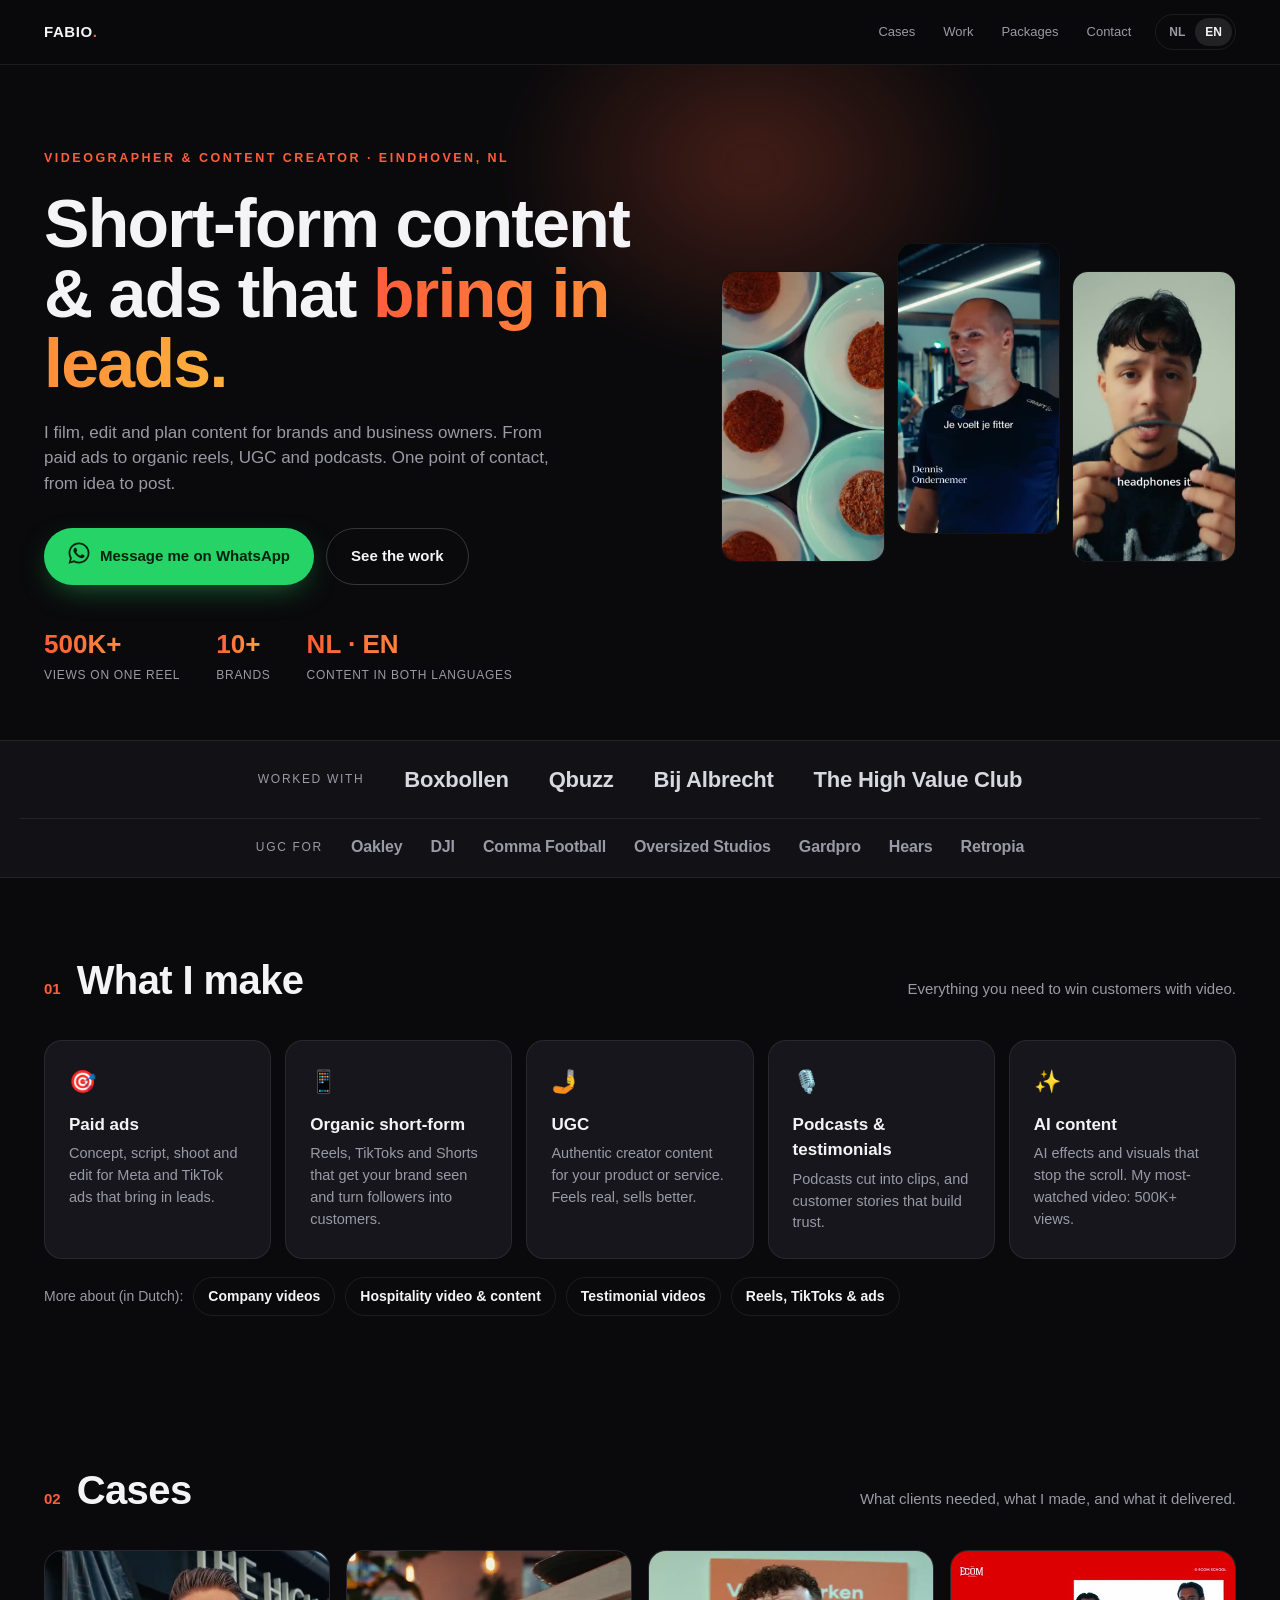
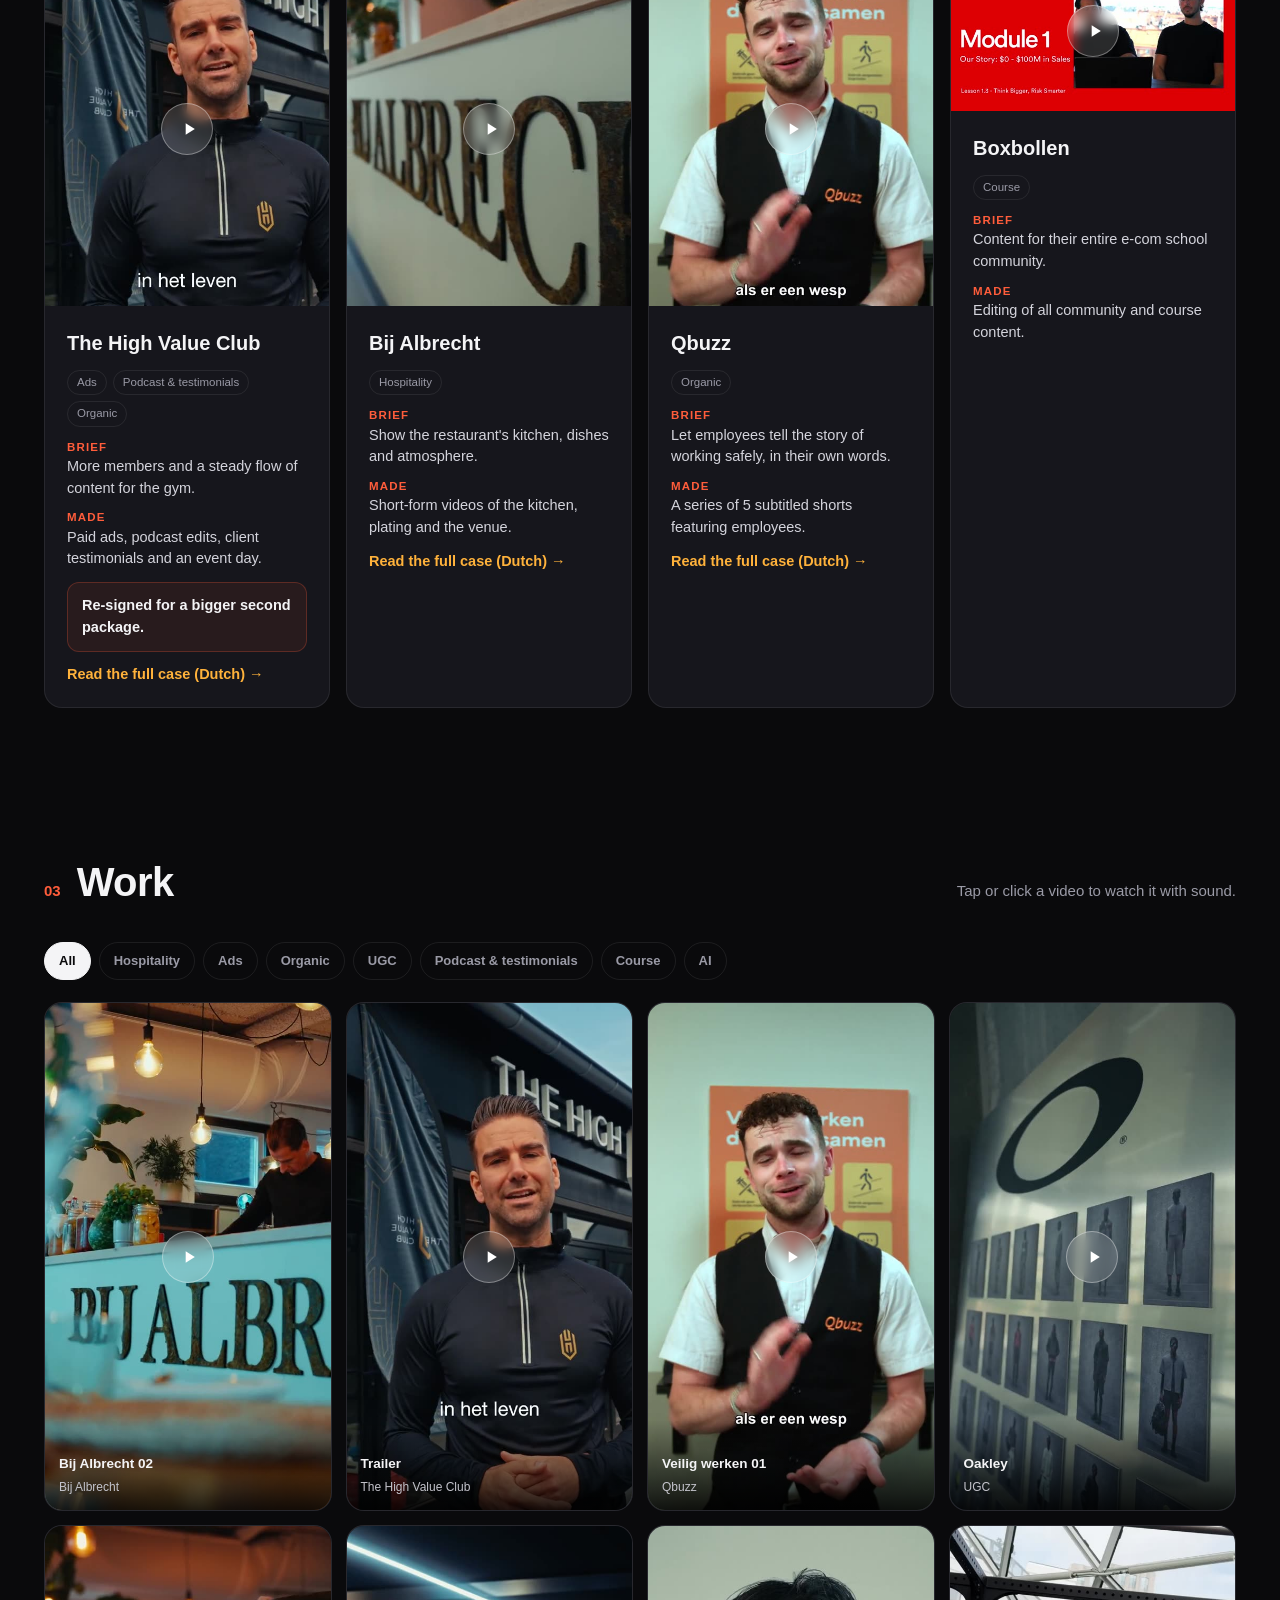
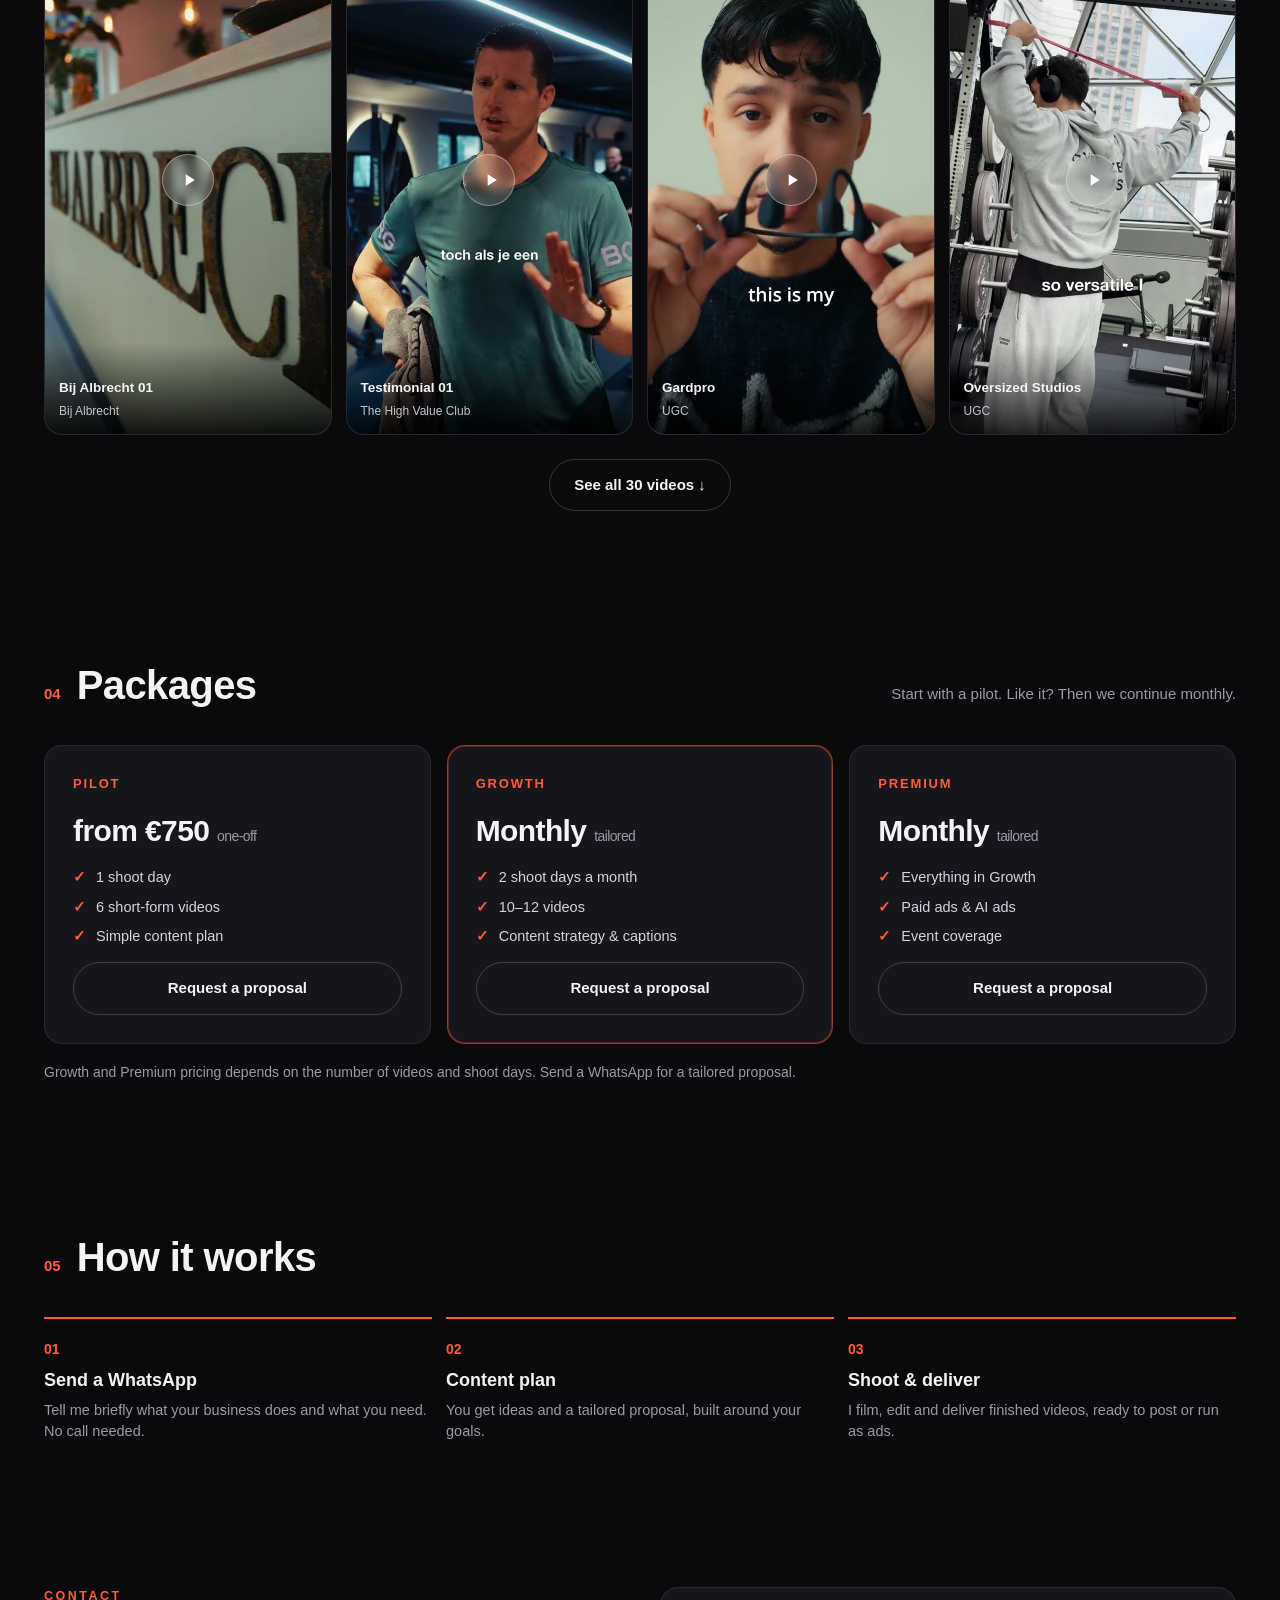
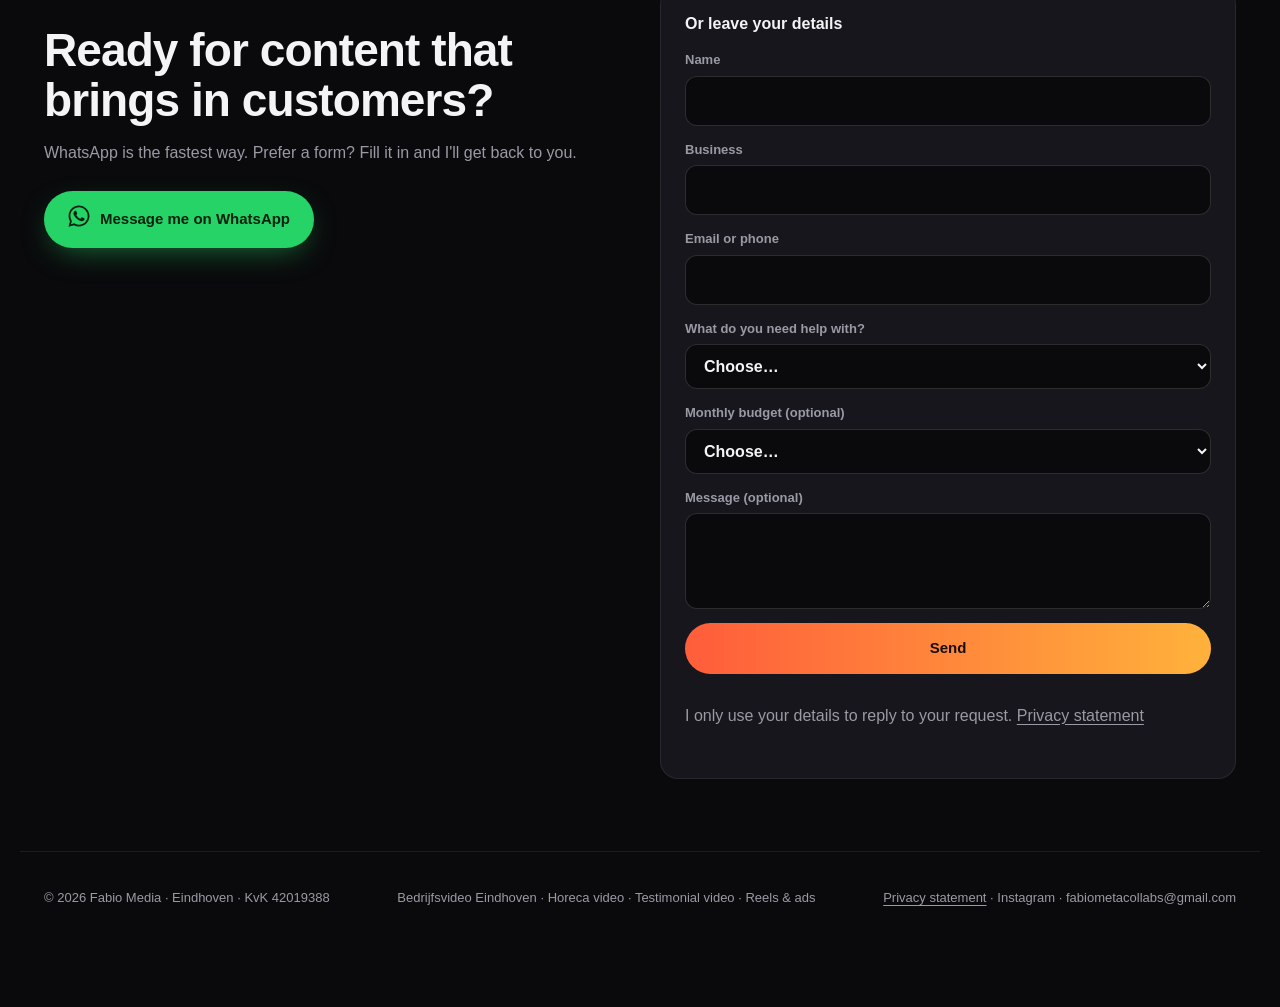
==== commit 9a54299b: "Add Dutch service and case pages for search Four service pages (bedrijfsvideo, horeca, testimonials," ====
--- a/index.html
+++ b/index.html
@@ -201,6 +201,11 @@
   .case dl{display:grid;gap:10px}
   .case dt{font-size:11.5px;color:var(--accent);font-weight:700;letter-spacing:.1em;text-transform:uppercase}
   .case dd{font-size:14.5px;color:#d4d4dc}
+  .case-link{font-weight:700;font-size:14.5px;color:var(--accent2);text-decoration:none}
+  .case-link:hover{text-decoration:underline}
+  .svc-links{display:flex;flex-wrap:wrap;gap:8px 10px;align-items:center;margin-top:18px;font-size:14px;color:var(--muted)}
+  .svc-links a{border:1px solid var(--line);border-radius:999px;padding:8px 14px;text-decoration:none;color:var(--text);font-weight:600}
+  .svc-links a:hover{border-color:rgba(255,93,59,.5)}
   .case .result{
     margin-top:auto;padding:12px 14px;border-radius:12px;
     background:rgba(255,93,59,.08);border:1px solid rgba(255,93,59,.25);font-weight:600;font-size:14.5px;
@@ -453,6 +458,13 @@
       <div class="service"><div class="ic">✨</div>
         <h3>AI-content</h3><p>AI-effecten en visuals die opvallen in de feed. Mijn best bekeken video: 500K+ views.</p></div><!--/pre--></div>
     <p class="swipe-hint" data-i18n="swipe">Swipe voor meer →</p>
+    <nav class="svc-links" aria-label="Diensten">
+      <span data-i18n="svc.more">Meer over:</span>
+      <a href="bedrijfsvideo-eindhoven.html" data-i18n="svc.link.company">Bedrijfsvideo's</a>
+      <a href="horeca-video.html" data-i18n="svc.link.horeca">Horeca video &amp; content</a>
+      <a href="testimonial-video.html" data-i18n="svc.link.testimonial">Testimonial video's</a>
+      <a href="social-media-content.html" data-i18n="svc.link.social">Reels, TikToks &amp; ads</a>
+    </nav>
   </section>
 
   <section class="section" id="cases">
@@ -471,6 +483,7 @@
             <div><dt>Gemaakt</dt><dd>Paid ads, podcast-edits, klanttestimonials en een eventdag.</dd></div>
           </dl>
           <div class="result">Verlengd met een groter tweede pakket.</div>
+          <a class="case-link" href="case-the-high-value-club.html">Lees de hele case →</a>
         </div></article><article class="case">
         <div class="media"><div class="play"><div class="pbtn"><svg width="20" height="20" viewBox="0 0 24 24" fill="#fff"><path d="M8 5v14l11-7z"></path></svg></div></div></div>
         <div class="body">
@@ -481,6 +494,7 @@
             <div><dt>Gemaakt</dt><dd>Short-form video's van de keuken, het opmaken van gerechten en de zaak.</dd></div>
           </dl>
           
+          <a class="case-link" href="case-bij-albrecht.html">Lees de hele case →</a>
         </div></article><article class="case">
         <div class="media"><div class="play"><div class="pbtn"><svg width="20" height="20" viewBox="0 0 24 24" fill="#fff"><path d="M8 5v14l11-7z"></path></svg></div></div></div>
         <div class="body">
@@ -491,6 +505,7 @@
             <div><dt>Gemaakt</dt><dd>Een reeks van 5 ondertitelde shorts met medewerkers.</dd></div>
           </dl>
           
+          <a class="case-link" href="case-qbuzz.html">Lees de hele case →</a>
         </div></article><article class="case">
         <div class="media wide"><div class="play"><div class="pbtn"><svg width="20" height="20" viewBox="0 0 24 24" fill="#fff"><path d="M8 5v14l11-7z"></path></svg></div></div></div>
         <div class="body">
@@ -500,6 +515,7 @@
             <div><dt>Vraag</dt><dd>Content voor hun complete ecom-school community.</dd></div>
             <div><dt>Gemaakt</dt><dd>Editing van alle community- en cursuscontent.</dd></div>
           </dl>
+          
           
         </div></article><!--/pre--></div>
     <p class="swipe-hint" data-i18n="swipe">Swipe voor meer →</p>
@@ -600,6 +616,7 @@
 
   <footer>
     <span>© <span id="yr"></span> Fabio Media · Eindhoven · KvK 42019388</span>
+    <span class="foot-links"><a href="bedrijfsvideo-eindhoven.html">Bedrijfsvideo Eindhoven</a> · <a href="horeca-video.html">Horeca video</a> · <a href="testimonial-video.html">Testimonial video</a> · <a href="social-media-content.html">Reels &amp; ads</a></span>
     <span><a href="#privacy" data-legal data-i18n="privacy.link">Privacyverklaring</a> · <a href="https://www.instagram.com/fabiometa_/" target="_blank" rel="noopener">Instagram</a> · <a href="mailto:fabiometacollabs@gmail.com">fabiometacollabs@gmail.com</a></span>
   </footer>
 
@@ -671,9 +688,9 @@
   ];
 
   const CASES = [
-    { client:"The High Value Club", file:"work/hvc-trailer.mp4",             tags:["ads","podcast","organic"], key:"hvc" },
-    { client:"Bij Albrecht",        file:"work/albrecht-01.mp4",             tags:["food"],                    key:"alb" },
-    { client:"Qbuzz",               file:"work/qbuzz-04.mp4",                tags:["organic"],                 key:"qbuzz" },
+    { client:"The High Value Club", file:"work/hvc-trailer.mp4",             tags:["ads","podcast","organic"], key:"hvc",   page:"case-the-high-value-club.html" },
+    { client:"Bij Albrecht",        file:"work/albrecht-01.mp4",             tags:["food"],                    key:"alb",   page:"case-bij-albrecht.html" },
+    { client:"Qbuzz",               file:"work/qbuzz-04.mp4",                tags:["organic"],                 key:"qbuzz", page:"case-qbuzz.html" },
     { client:"Boxbollen",           file:"work/boxbollen-module-1.mp4",      tags:["course"],                  key:"box", wide:true },
   ];
 
@@ -717,6 +734,8 @@
       "work.title":"Werk","work.desc":"Tik of klik op een video om hem met geluid te bekijken.",
       "swipe":"Swipe voor meer →","lb.count":"van",
       "work.all":"Bekijk alle {n} video's ↓","work.less":"Toon minder ↑",
+      "case.more":"Lees de hele case →","svc.more":"Meer over:",
+      "svc.link.company":"Bedrijfsvideo's","svc.link.horeca":"Horeca video & content","svc.link.testimonial":"Testimonial video's","svc.link.social":"Reels, TikToks & ads",
       "filter.all":"Alles","filter.food":"Horeca","filter.ads":"Ads","filter.organic":"Organisch","filter.course":"Cursus","filter.ugc":"UGC","filter.podcast":"Podcast & testimonials","filter.ai":"AI",
       "pkg.title":"Pakketten","pkg.desc":"Start met een pilot. Bevalt het? Dan gaan we maandelijks verder.",
       "pkg.pilot.n":"Pilot","pkg.pilot.p":"vanaf €750","pkg.pilot.s":"eenmalig",
@@ -794,6 +813,8 @@
       "work.title":"Work","work.desc":"Tap or click a video to watch it with sound.",
       "swipe":"Swipe for more →","lb.count":"of",
       "work.all":"See all {n} videos ↓","work.less":"Show less ↑",
+      "case.more":"Read the full case (Dutch) →","svc.more":"More about (in Dutch):",
+      "svc.link.company":"Company videos","svc.link.horeca":"Hospitality video & content","svc.link.testimonial":"Testimonial videos","svc.link.social":"Reels, TikToks & ads",
       "filter.all":"All","filter.food":"Hospitality","filter.ads":"Ads","filter.organic":"Organic","filter.course":"Course","filter.ugc":"UGC","filter.podcast":"Podcast & testimonials","filter.ai":"AI",
       "pkg.title":"Packages","pkg.desc":"Start with a pilot. Like it? Then we continue monthly.",
       "pkg.pilot.n":"Pilot","pkg.pilot.p":"from €750","pkg.pilot.s":"one-off",
@@ -1030,6 +1051,7 @@
             <div><dt>${t("case.made")}</dt><dd>${t(`case.${c.key}.made`)}</dd></div>
           </dl>
           ${result ? `<div class="result">${result}</div>` : ""}
+          ${c.page ? `<a class="case-link" href="${c.page}">${t("case.more")}</a>` : ""}
         </div>`;
       if (c.file) {
         const media = el.querySelector(".media");
